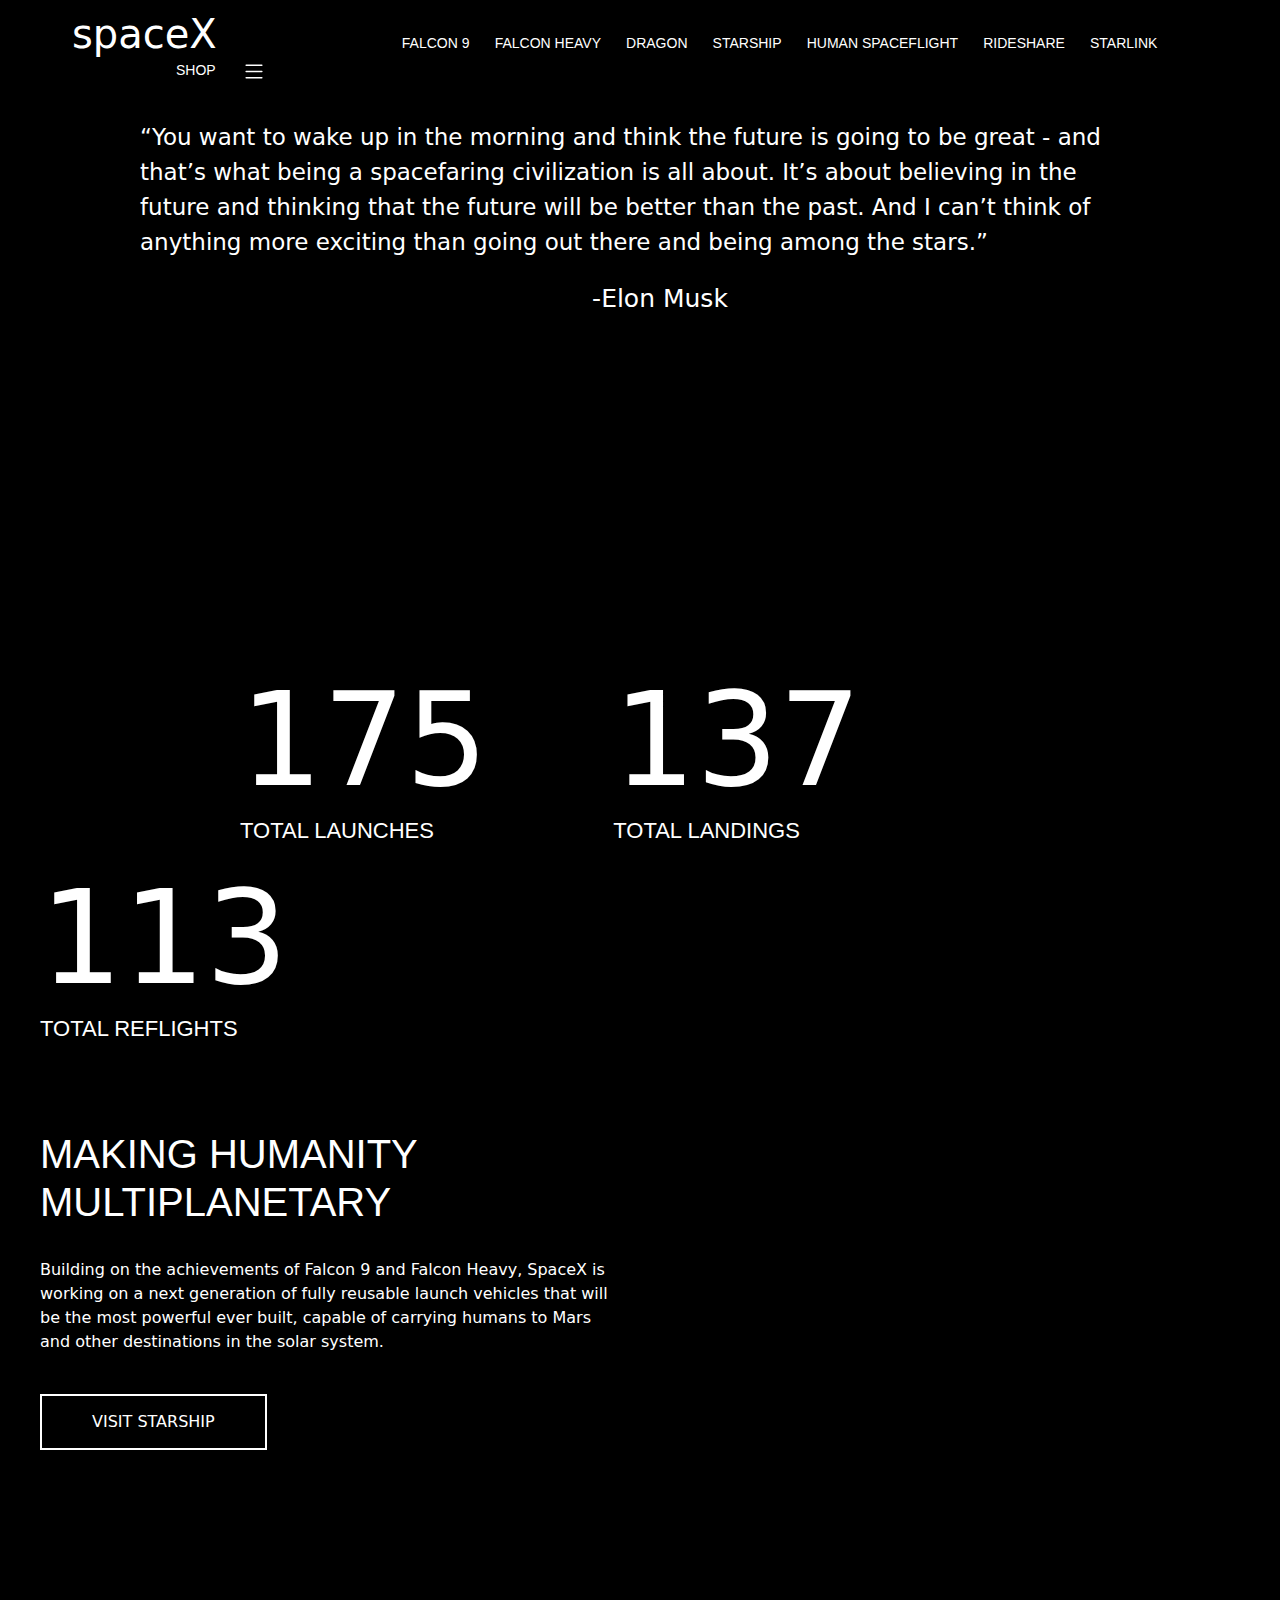
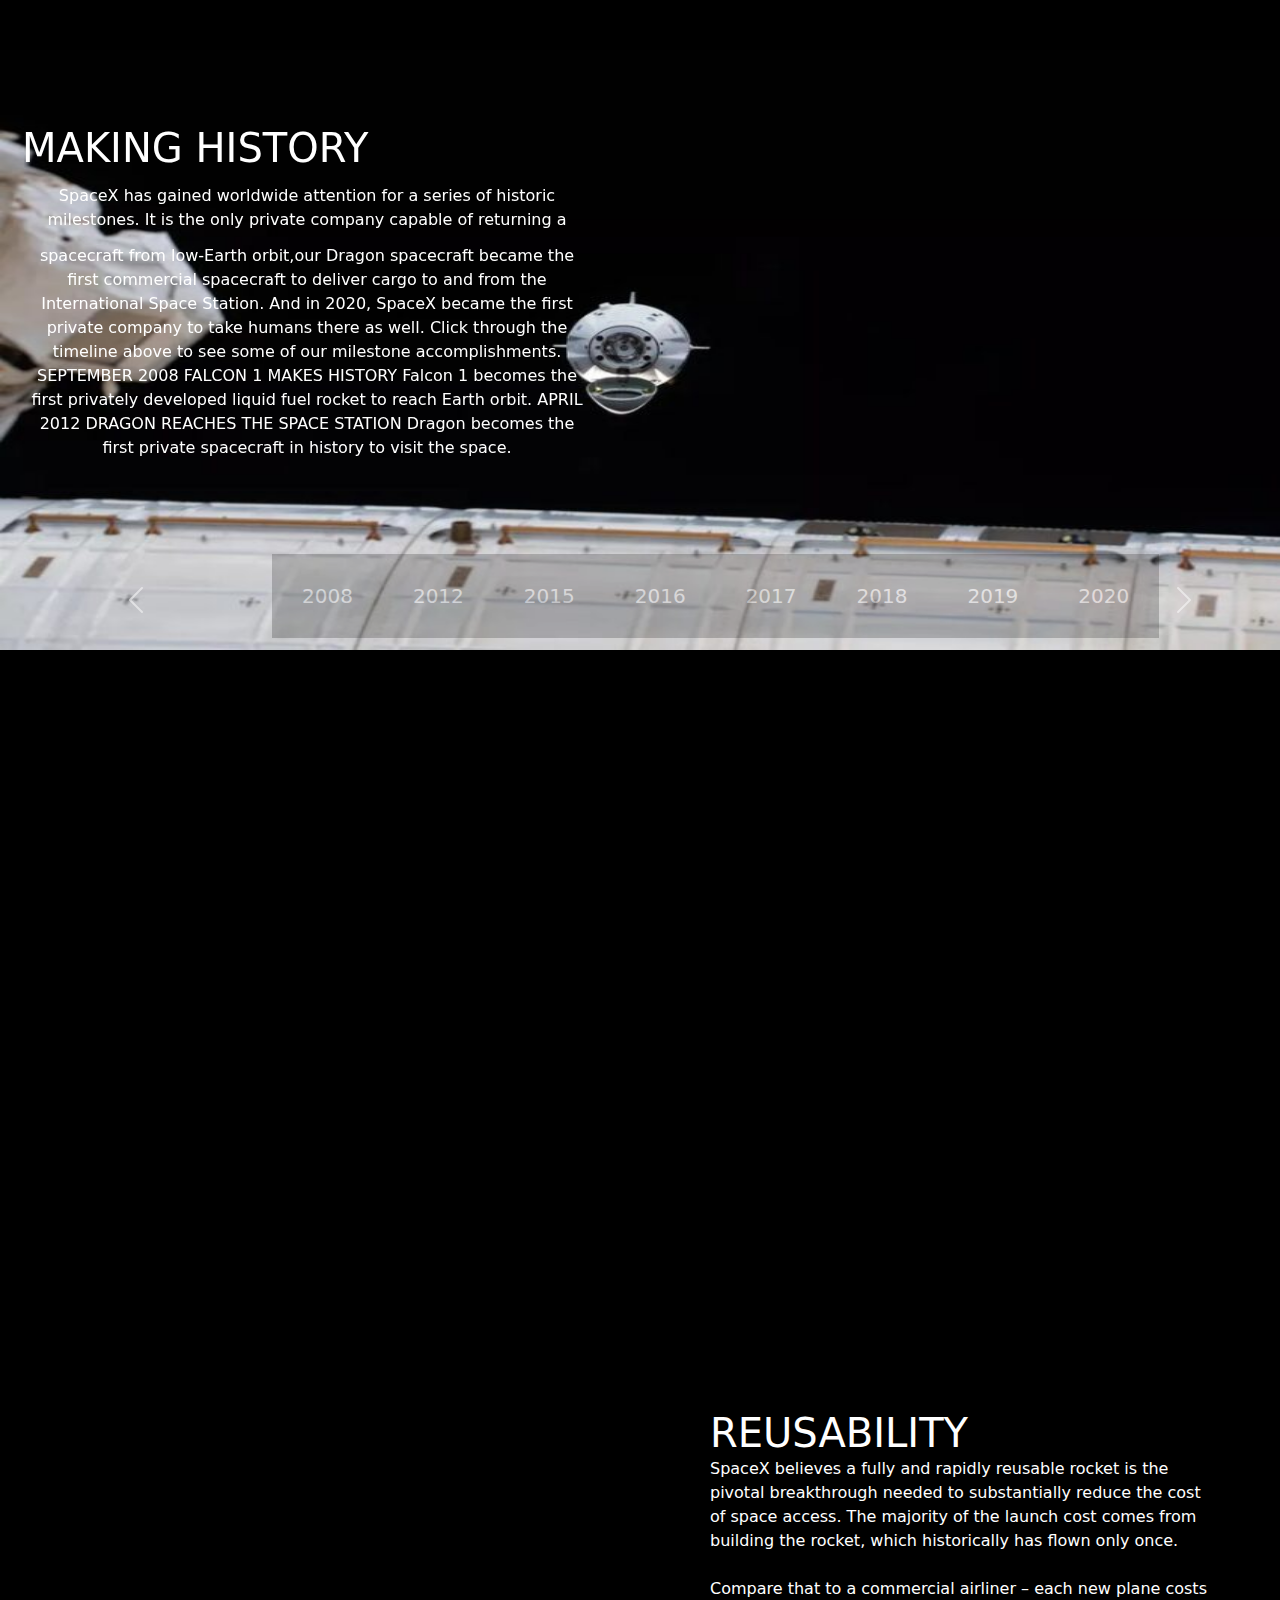
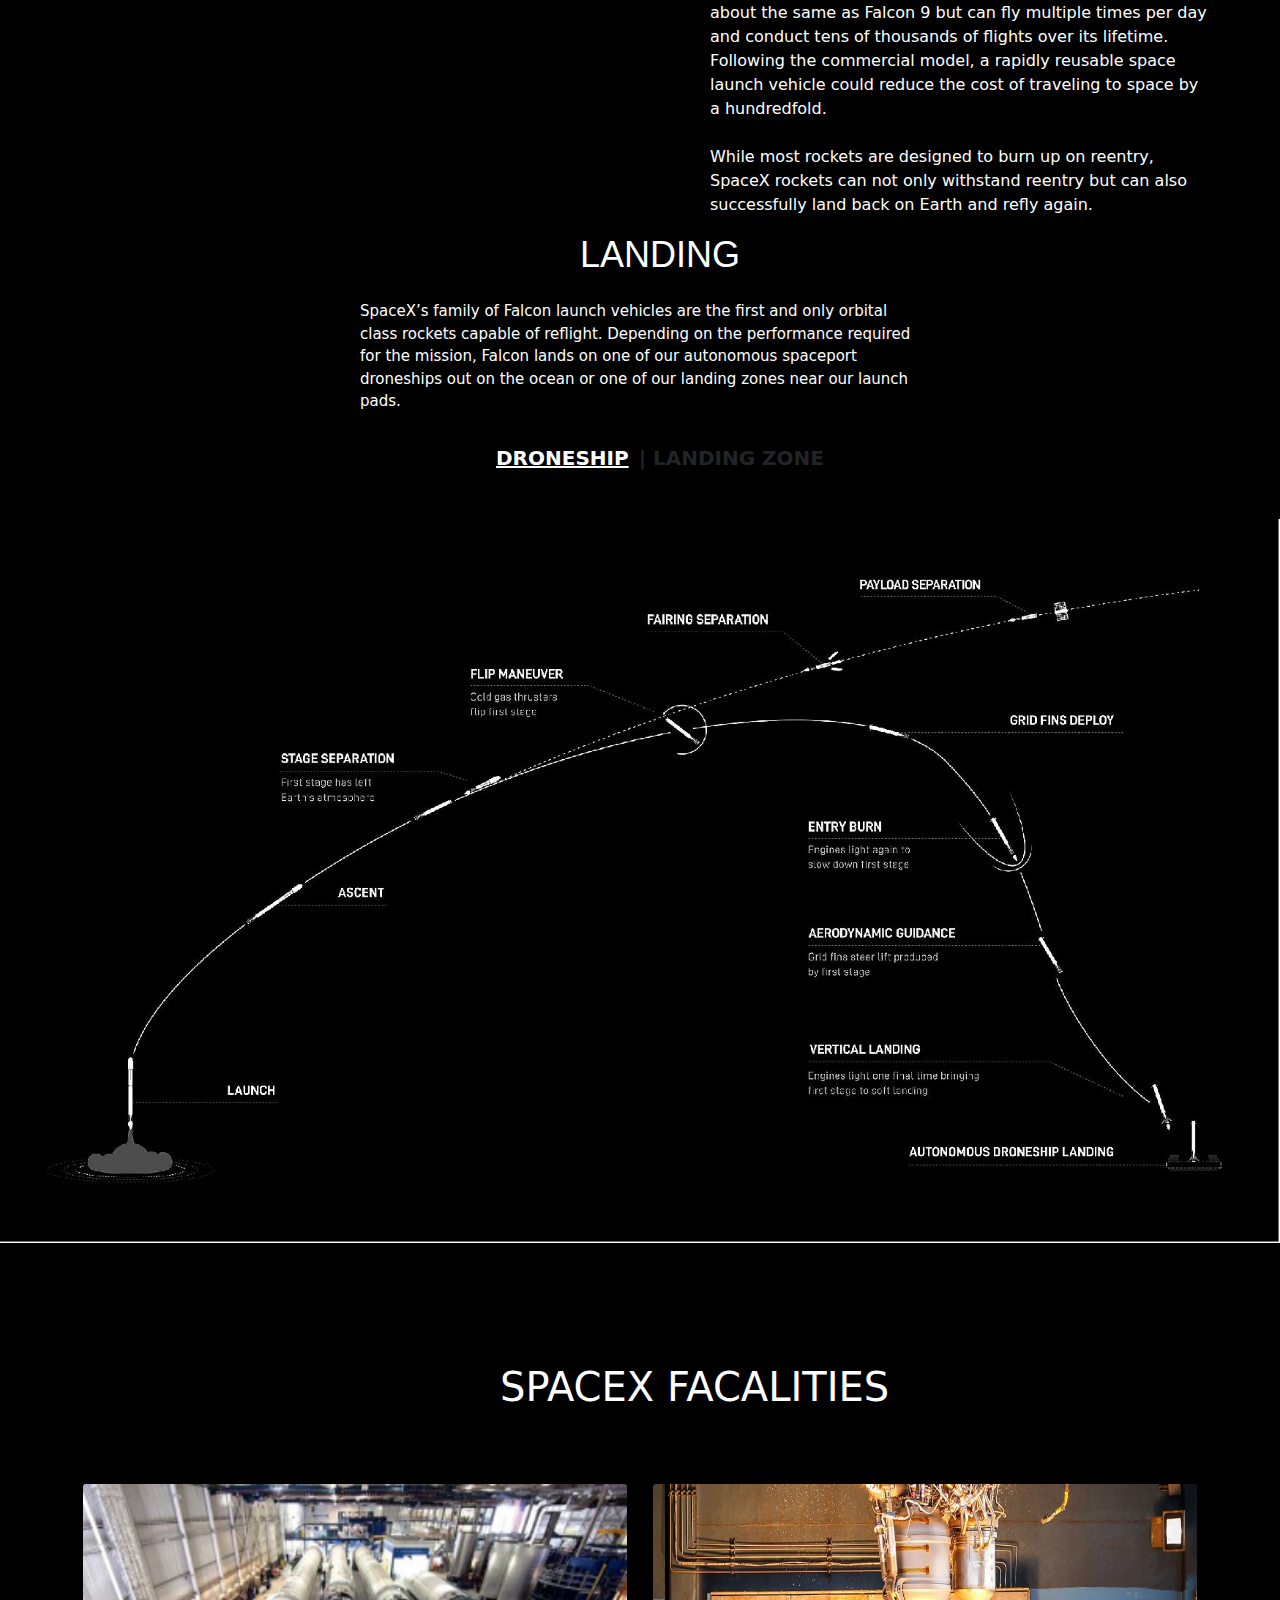
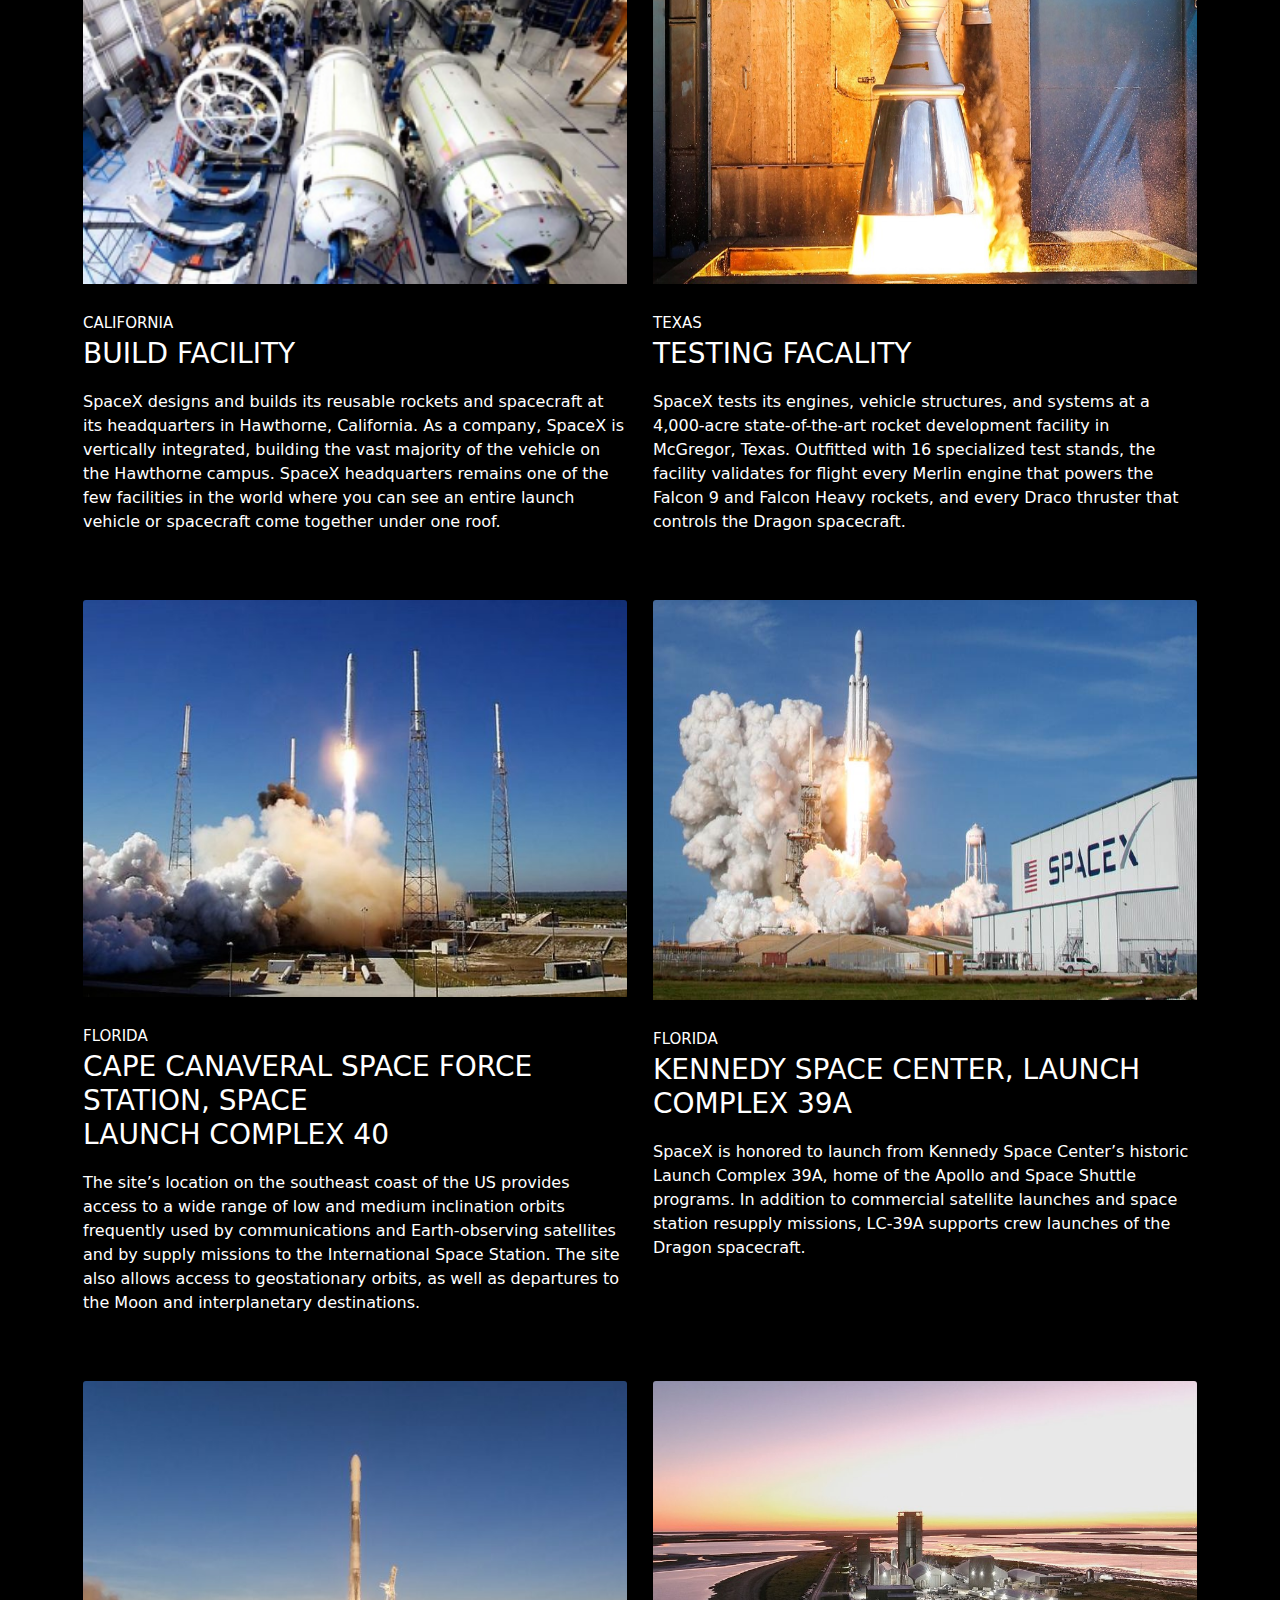
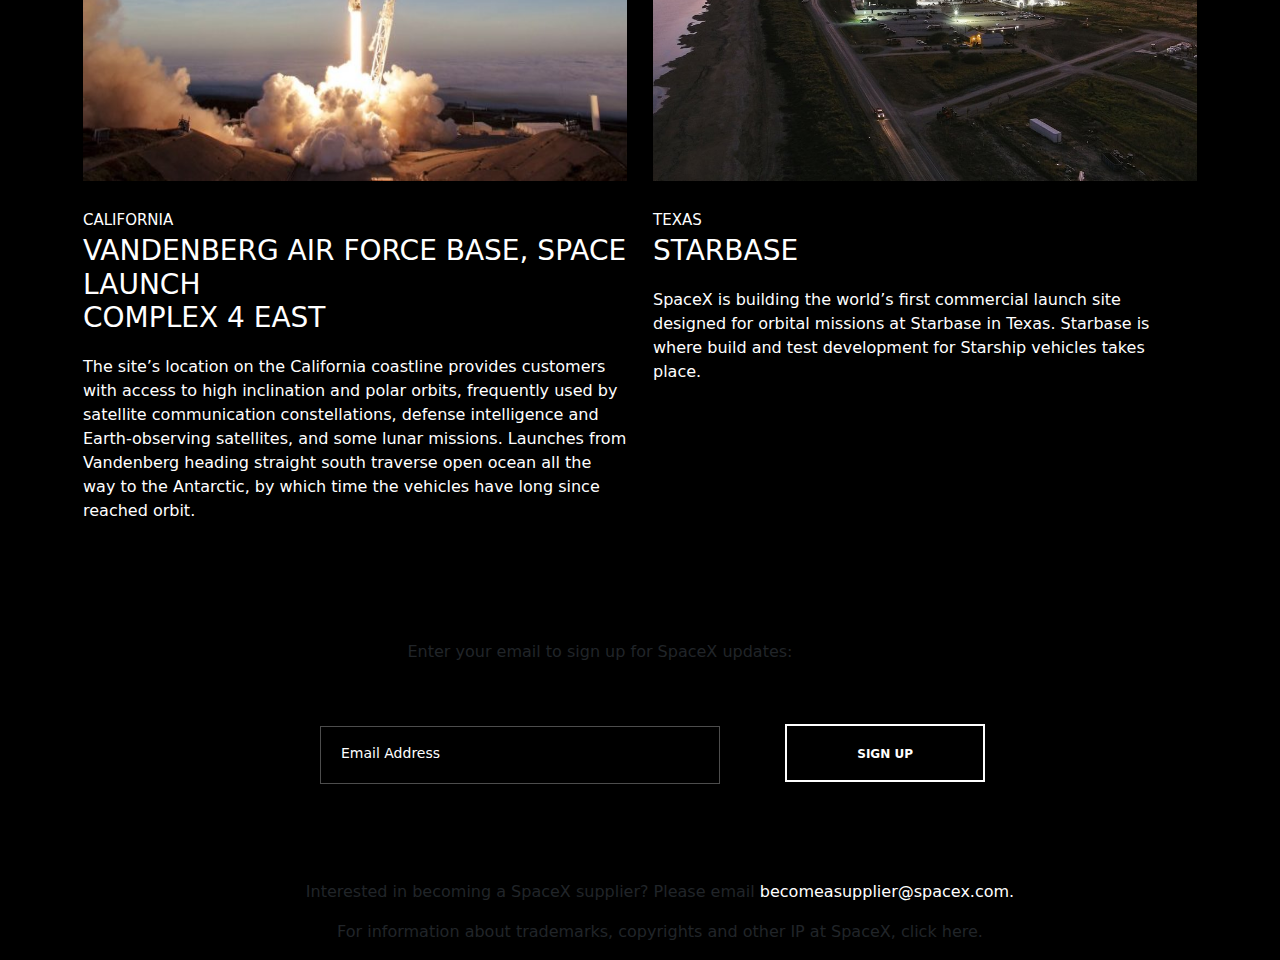
==== space.html @ 30f92484 "add Mission Page" ====
<!DOCTYPE html>
<html lang="en">

<head>
    <meta charset="UTF-8">
    <meta http-equiv="X-UA-Compatible" content="IE=edge">
    <meta name="viewport" content="width=device-width, initial-scale=1.0">
    <title>SpaceX-Mission</title>
    <link rel="stylesheet" href="./css/bootstrap.css">
    <link rel="stylesheet" href="css/styles.css">
    <link rel="icon" href="./img/moon landing.jpg">
    <script src="./js/bootstrap.bundle.js"></script>
</head>

<body class="bla">
    <ul class="sp">
        <h2><a href="./index.html" id="spack">spaceX</a></h2>
        <li>FALCON 9</li>
        <li>FALCON HEAVY</li>
        <li>DRAGON</li>
        <li>STARSHIP</li>
        <li>HUMAN SPACEFLIGHT</li>
        <li>RIDESHARE</li>
        <li>STARLINK</li>
        <li id="me">SHOP</li>
        <li>
        <li id="dropdownMenuButton2" data-bs-toggle="dropdown" aria-expanded="false">
            <svg xmlns="http://www.w3.org/2000/svg" width="16" height="16" fill="currentColor" class="bi bi-list"
                viewBox="0 0 16 16" id="list">
                <path fill-rule="evenodd"
                    d="M2.5 12a.5.5 0 0 1 .5-.5h10a.5.5 0 0 1 0 1H3a.5.5 0 0 1-.5-.5zm0-4a.5.5 0 0 1 .5-.5h10a.5.5 0 0 1 0 1H3a.5.5 0 0 1-.5-.5zm0-4a.5.5 0 0 1 .5-.5h10a.5.5 0 0 1 0 1H3a.5.5 0 0 1-.5-.5z" />
            </svg>
            <div class="dropdown">
        </li>
        <ul class="dropdown-menu dropdown-menu-dark" aria-labelledby="dropdownMenuButton2">
            <li><a class="dropdown-item active" href="space.html">MISSION</a></li>
            <li><a class="dropdown-item" href="#">LAUNNCH</a></li>
            <li><a class="dropdown-item" href="#">CAREER</a></li>
            <li>
                <hr class="dropdown-divider">
            </li>
            <li><a class="dropdown-item" href="#">UPDATED</a></li>
            <li><a class="dropdown-item" href="#">SHOP</a></li>
        </ul>
        </div>
        </li>
    </ul><br><br><br>
    <div class="aa">
        <br><br>
        <h1>“You want to wake up in the morning and think the future is going to be great - and that’s what being a
            spacefaring civilization is all about. It’s about believing in the future and thinking that the future will
            be better than the past. And I can’t think of anything more exciting than going out there and being among
            the stars.”</h1>
        <p>-Elon Musk</p>
        <br><br><br><br><br><br>
    </div>
    <div class="aba">
        <div class="ac" id="left">
            <h2>175</h2>
            <p>TOTAL LAUNCHES</p>
        </div>
        <div class="ac">
            <h2>137</h2>
            <p>TOTAL LANDINGS</p>
        </div>
        <div class="ac">
            <h2>113</h2>
            <p>TOTAL REFLIGHTS</p>
        </div>
    </div>
    <div class="ab">
        <br><br><br>
        <h3 class="ad">MAKING HUMANITY<br>MULTIPLANETARY </h3>
        <br>
        <p class="ae">Building on the achievements of Falcon 9 and Falcon Heavy, SpaceX is working on a next generation
            of fully reusable launch vehicles that will be the most powerful ever built, capable of carrying humans to
            Mars and other destinations in the solar system.</p><br>
        <button>VISIT STARSHIP</button>
    </div>
    <div id="carouselExampleFade" class="carousel slide carousel-fade" data-bs-ride="carousel">
        <div class="carousel-inner">
            <div class="carousel-item active">
                <img src="./img/empty-caro.jpg" class="d-block w-100" alt="..." height="600px">
                <div class="carousel-caption d-none d-md-block">
                    <h2 class="h man">MAKING HISTORY</h2>
                    <p class="ae af">SpaceX has gained worldwide attention for a series of historic milestones. It is
                        the only private company capable of returning a spacecraft from low-Earth orbit,our Dragon
                        spacecraft became the first commercial spacecraft to deliver cargo to and from the International
                        Space Station. And in 2020, SpaceX became the first private company to take humans there as
                        well. Click through the timeline above to see some of our milestone accomplishments.

                        SEPTEMBER 2008
                        FALCON 1 MAKES HISTORY
                        Falcon 1 becomes the first privately developed liquid fuel rocket to reach Earth orbit.

                        APRIL 2012
                        DRAGON REACHES THE SPACE STATION
                        Dragon becomes the first private spacecraft in history to visit the space.
                    </p>
                    <div class="ye">
                        <h5 class="ah">2008</h5>
                        <h5 class="ah">2012</h5>
                        <h5 class="ah">2015</h5>
                        <h5 class="ah">2016</h5>
                        <h5 class="ah">2017</h5>
                        <h5 class="ah">2018</h5>
                        <h5 class="ah">2019</h5>
                        <h5 class="ah">2020</h5>
                    </div>
                </div>
            </div>
            <div class="carousel-item fb">
                <img src="./img/fbcaro.jpg" class="d-block w-100" alt="..." height="600px">
                <div class="carousel-caption d-none d-md-block">
                    <p class="ak">SEPTEMBER 2008</p>
                    <h2 class="ai">FALCON 1 MAKES <br> <span class="aj">HISTORY</span></h2>
                    <p class="ae al">Falcon 1 becomes the first privately developed liquid fuel rocket to <br> reach
                        Earth orbit.</p>
                    <div class="ye">
                        <h5 class="ag">2008</h5>
                        <h5 class="ah">2012</h5>
                        <h5 class="ah">2015</h5>
                        <h5 class="ah">2016</h5>
                        <h5 class="ah">2017</h5>
                        <h5 class="ah">2018</h5>
                        <h5 class="ah">2019</h5>
                        <h5 class="ah">2020</h5>
                    </div>
                </div>
            </div>
            <div class="carousel-item">
                <img src="./img/sbcaro.webp" class="d-block w-100" alt="..." height="600px
            ">
                <div class="carousel-caption d-none d-md-block">
                    <p class="ak" id="ak">APRIL 2012</p>
                    <h2 class="ai">DRAGON REACHES THE <br><span class="aj aja">SPACE STATION</span></h2>
                    <p class="ae al" id="ajb">Dragon becomes the first private spacecraft in history to visit <br> space
                        station.</p>
                    <div class="ye">
                        <h5 class="ah">2008</h5>
                        <h5 class="ag">2012</h5>
                        <h5 class="ah">2015</h5>
                        <h5 class="ah">2016</h5>
                        <h5 class="ah">2017</h5>
                        <h5 class="ah">2018</h5>
                        <h5 class="ah">2019</h5>
                        <h5 class="ah">2020</h5>
                    </div>
                </div>
            </div>
            <div class="carousel-item">
                <img src="./img/tbcaro.jpg" class="d-block w-100" alt="..." height="600px
            ">
                <div class="carousel-caption d-none d-md-block">
                    <p class="ak">DECEMBER 2015</p>
                    <h2 class="ai">FIRST LAND LANDING</h2>
                    <p class="ae al" id="ajc">On December 21, 2015, the Falcon 9 rocket delivered 11 communications
                        satellites to orbit, and the first stage returned and landed at Landing Zone 1 — the first-ever
                        orbital class rocket landing.</p>
                    <div class="ye">
                        <h5 class="ah">2008</h5>
                        <h5 class="ah">2012</h5>
                        <h5 class="ag">2015</h5>
                        <h5 class="ah">2016</h5>
                        <h5 class="ah">2017</h5>
                        <h5 class="ah">2018</h5>
                        <h5 class="ah">2019</h5>
                        <h5 class="ah">2020</h5>
                    </div>
                </div>
            </div>
            <div class="carousel-item">
                <img src="./img/uni.jpg" class="d-block w-100" alt="..." height="600px ">
                <div class="carousel-caption d-none d-md-block">
                    <p class="ak aka">APRIL 2016</p>
                    <h2 class="ai">STUDY AND DISCOVER <br><span class="aj ajd">THE SEEN AND UNSEEN</span><br>world</h2>
                    <p class="ae al aje">APRIL 2016
                        DRONESHIP LANDING
                        On April 8, 2016, the Falcon 9 rocket launched the Dragon spacecraft to the International Space
                        Station, and the first stage returned and landed on the “Of Course I Still Love You” droneship,
                        and discovered the unseen world of star capturing image of a star dying.</p>
                    <div class="ye">
                        <h5 class="ah">2008</h5>
                        <h5 class="ah">2012</h5>
                        <h5 class="ah">2015</h5>
                        <h5 class="ag">2016</h5>
                        <h5 class="ah">2017</h5>
                        <h5 class="ah">2018</h5>
                        <h5 class="ah">2019</h5>
                        <h5 class="ah">2020</h5>
                    </div>
                </div>
            </div>
            <div class="carousel-item">
                <img src="./img/scaro.webp" class="d-block w-100" alt="..." height="600px">
                <div class="carousel-caption d-none d-md-block">
                    <p class="ak aka">MARCH 2017</p>
                    <h2 class="ai">FIRST REFLIGHT</h2>
                    <p class="ae al aje" id="aje">MARCH 2017
                        FIRST REFLIGHT
                        On March 30, 2017, SpaceX achieved the world’s first reflight of an orbital class rocket.
                        Following delivery of the payload, the Falcon 9 first stage returned to Earth for the second
                        time.</p>
                    <div class="ye">
                        <h5 class="ah">2008</h5>
                        <h5 class="ah">2012</h5>
                        <h5 class="ah">2015</h5>
                        <h5 class="ah">2016</h5>
                        <h5 class="ag">2017</h5>
                        <h5 class="ah">2018</h5>
                        <h5 class="ah">2019</h5>
                        <h5 class="ah">2020</h5>
                    </div>
                </div>
            </div>
            <div class="carousel-item">
                <img src="./img/ebcaro.jpg" class="d-block w-100" alt="..." height="600px">
                <div class="carousel-caption d-none d-md-block">
                    <p class="ak akb">FEBRUARY 2018</p>
                    <h2 class="ai">FALCON HEAVY FIRST <br><span class="aj ajf">FLIGHT</span></h2>
                    <p class="ae al aje ajee">Falcon Heavy is the world’s most powerful operational rocket by a factor
                        of two, capable of carrying large payloads to orbit and supporting missions as far as the Moon
                        or Mars. On February 7, 2018, Falcon Heavy made its first launch to orbit, successfully landing
                        2 of its 3 boosters and launching its payload to space.</p>
                    <div class="ye">
                        <h5 class="ah">2008</h5>
                        <h5 class="ah">2012</h5>
                        <h5 class="ah">2015</h5>
                        <h5 class="ah">2016</h5>
                        <h5 class="ah">2017</h5>
                        <h5 class="ag">2018</h5>
                        <h5 class="ah">2019</h5>
                        <h5 class="ah">2020</h5>
                    </div>
                </div>
            </div>
            <div class="carousel-item">
                <img src="./img/tebcaro.jpg" class="d-block w-100" alt="..." height="600px">
                <div class="carousel-caption d-none d-md-block">
                    <p class="ak akb">MARCH 2019</p>
                    <h2 class="ai">DRAGON DOCKS WITH <br><span class="aj aji">ISS</span></h2>
                    <p class="ae al aje ajee">Dragon docked with the International Space Station on March 3 at 3:02 a.m.
                        <br> PST, becoming the first American spacecraft to autonomously dock with the orbiting
                        laboratory.
                    </p>
                    <div class="ye">
                        <h5 class="ah">2008</h5>
                        <h5 class="ah">2012</h5>
                        <h5 class="ah">2015</h5>
                        <h5 class="ah">2016</h5>
                        <h5 class="ah">2017</h5>
                        <h5 class="ah">2018</h5>
                        <h5 class="ag">2019</h5>
                        <h5 class="ah">2020</h5>
                    </div>
                </div>
            </div>
            <div class="carousel-item">
                <img src="./img/astronaunt.jpg" class="d-block w-100" alt="..." height="600px">
                <div class="carousel-caption d-none d-md-block">
                    <p class="ak aka">MAY 2020</p>
                    <h2 class="ai aii ">SPACEX RETURNS <br><span class="aj ajj">HUMAN SPACEFLIGHT</span>
                        <br><span class="aj ajj">TO THE UNITED STATES</span>
                    </h2>
                    <p class="ae al ala">Launched atop Falcon 9 on May 30, 2020, Dragon's second demonstration mission
                        to and from the International Space Station, with NASA astronauts onboard the spacecraft,
                        restored human spaceflight to the United States. Later that year, NASA certified SpaceX’s Falcon
                        9 and Crew Dragon human spaceflight system for crew missions to and from the space station –
                        becoming the first commercial system in history to achieve such designation.</p>
                    <div class="ye">
                        <h5 class="ah">2008</h5>
                        <h5 class="ah">2012</h5>
                        <h5 class="ah">2015</h5>
                        <h5 class="ah">2016</h5>
                        <h5 class="ah">2017</h5>
                        <h5 class="ah">2018</h5>
                        <h5 class="ah">2019</h5>
                        <h5 class="ag">2020</h5>
                    </div>
                </div>
            </div>
            <button class="carousel-control-prev to" type="button" data-bs-target="#carouselExampleFade"
                data-bs-slide="prev">
                <span class="carousel-control-prev-icon" aria-hidden="true"></span>
                <span class="visually-hidden">Previous</span>
            </button>
            <button class="carousel-control-next to" type="button" data-bs-target="#carouselExampleFade"
                data-bs-slide="next">
                <span class="carousel-control-next-icon" aria-hidden="true"></span>
                <span class="visually-hidden">Next</span>
            </button>
        </div>
        <iframe src="./img/mission_reusability.webm" frameborder="0" class="br"></iframe>
        <div class="bu"><br><br><br>
            <h2 class="bs">REUSABILITY</h2>
            <p class="bt">SpaceX believes a fully and rapidly reusable rocket is the pivotal breakthrough needed to
                substantially reduce the cost of space access. The majority of the launch cost comes from building the
                rocket, which historically has flown only once. <br><br>

                Compare that to a commercial airliner – each new plane costs about the same as Falcon 9 but can fly
                multiple times per day and conduct tens of thousands of flights over its lifetime. Following the
                commercial model, a rapidly reusable space launch vehicle could reduce the cost of traveling to space by
                a hundredfold. <br><br>

                While most rockets are designed to burn up on reentry, SpaceX rockets can not only withstand reentry but
                can also successfully land back on Earth and refly again.</p></div>
            <br><br><br>
            <h2 class="bl">LANDING</h2><br><br>
            <p class="bm">SpaceX’s family of Falcon launch vehicles are the first and only orbital class rockets capable
                of
                reflight. Depending on the performance required for the mission, Falcon lands on one of our autonomous
                spaceport droneships out on the ocean or one of our landing zones near our launch pads.</p>
    
        <div class="bo">
            <p class="bp">DRONESHIP</p>
            <p class="bq">| LANDING ZONE</p>
        </div>
        <img src="./img/land.jpeg" alt="" class="bn">
    </div><br><br><br><br><br>
    <h2 class="bb">SPACEX FACALITIES</h2><br><br><br><br>
    <div class="container">
        <div class="row"><br><br>
            <div class="col-6">
                <div class="card ba">
                    <img src="./img/Fac.jpg" alt="" class="card-img-top" height="400px">
                    <h5 class="bc">CALIFORNIA</h5>
                    <h3 class="bd">BUILD FACILITY</h3>
                    <p class="be">SpaceX designs and builds its reusable rockets and spacecraft at its headquarters in
                        Hawthorne, California. As a company, SpaceX is vertically integrated, building the vast majority
                        of the vehicle on the Hawthorne campus. SpaceX headquarters remains one of the few facilities in
                        the world where you can see an entire launch vehicle or spacecraft come together under one roof.
                    </p>
                </div>
            </div>
            <div class="col-6">
                <div class="card ba">
                    <img src="./img/FIRE.jpg" alt="" class="card-img-top" height="400px">
                    <h5 class="bc">TEXAS</h5>
                    <h3 class="bd">TESTING FACALITY</h3>
                    <p class="be">SpaceX tests its engines, vehicle structures, and systems at a 4,000-acre
                        state-of-the-art rocket development facility in McGregor, Texas. Outfitted with 16 specialized
                        test stands, the facility validates for flight every Merlin engine that powers the Falcon 9 and
                        Falcon Heavy rockets, and every Draco thruster that controls the Dragon spacecraft.</p>
                </div>
            </div>
        </div>
    </div><br><br>
    <div class="container">
        <div class="row">
            <div class="col-6">
                <div class="card ba">
                    <img src="./img/CAPE.jpg" alt="..." class="card-img-top">
                    <h5 class="bc">FLORIDA</h5>
                    <h3 class="bd">CAPE CANAVERAL SPACE FORCE STATION, SPACE <br>LAUNCH COMPLEX 40</h3>
                    <p class="be">The site’s location on the southeast coast of the US provides access to a wide range
                        of low and medium inclination orbits frequently used by communications and Earth-observing
                        satellites and by supply missions to the International Space Station. The site also allows
                        access to geostationary orbits, as well as departures to the Moon and interplanetary
                        destinations.</p>
                </div>
            </div>
            <div class="col-6">
                <div class="card ba">
                    <img src="./img/spaceX1.jpg" alt="" class="card-img-top" height="400px">
                    <h5 class="bc">FLORIDA</h5>
                    <h3 class="bd">KENNEDY SPACE CENTER, LAUNCH COMPLEX 39A</h3>
                    <p class="be">SpaceX is honored to launch from Kennedy Space Center’s historic Launch Complex 39A,
                        home of the Apollo and Space Shuttle programs. In addition to commercial satellite launches and
                        space station resupply missions, LC-39A supports crew launches of the Dragon spacecraft.</p>
                </div>
            </div>
        </div>
    </div><br><br>
    <div class="container">
        <div class="row">
            <div class="col-6">
                <div class="card ba">
                    <img src="./img/VANDEN.jpg" alt="" class="card-img-top" height="400px">
                    <h5 class="bc">CALIFORNIA</h5>
                    <h3 class="bd">VANDENBERG AIR FORCE BASE, SPACE LAUNCH <br>COMPLEX 4 EAST</h3>
                    <p class="be">The site’s location on the California coastline provides customers with access to high
                        inclination and polar orbits, frequently used by satellite communication constellations, defense
                        intelligence and Earth-observing satellites, and some lunar missions. Launches from Vandenberg
                        heading straight south traverse open ocean all the way to the Antarctic, by which time the
                        vehicles have long since reached orbit.</p>
                </div>
            </div>
            <div class="col-6">
                <div class="card ba">
                    <img src="./img/STARB.jpg" alt="" class="card-img-top" height="400px">
                    <h5 class="bc">TEXAS</h5>
                    <h3 class="bd">STARBASE</h3>
                    <p class="be">SpaceX is building the world’s first commercial launch site designed for orbital
                        missions at Starbase in Texas. Starbase is where build and test development for Starship
                        vehicles takes place.</p>
                </div>
            </div>
        </div>
    </div>
    <div class="bf">
        <p id="bk">Enter your email to sign up for SpaceX updates:</p>
        <div class="bg">
            <input type="text" value="Email Address" class="bh">
            <input type="text" value="SIGN UP" class="bii"><br><br><br><br><br>
            <p>Interested in becoming a SpaceX supplier? Please email <span class="bji">
                    becomeasupplier@spacex.com.</span></p>
            <p>For information about trademarks, copyrights and other IP at SpaceX, click here.</p>
        </div>
    </div>
</body>

</html>
---- css/styles.css ----
/*FirstPage*/
.hav {
    position: absolute;
    top: 0px;
    bottom: 0px;
    left: 0px;
    right: 0px;
}

.fir {
    background-image: url(../img/space3.jpg);
    background-repeat: no-repeat;
    background-size: cover;
    padding-bottom: 100px;
    height: 20cm;
}

.sp {
    background-color: black;
    width: 100%;
    height: 2.6cm;
    position: fixed;
    top: 0px;
    right: 0px;
    left: 0px;
    padding-top: 10px;
    z-index: 2;
}

li,
h2 {
    display: inline;
}

h2 {
    color: white;
    font-style: var();
    font-size: 40px;
    margin-right: 180px;
    text-decoration: none;
}

li {
    color: white;
    font-size: 14px;
    margin-right: 20px;
    font-family: 'Franklin Gothic Medium', 'Arial Narrow', Arial, sans-serif;
}

.m {
    width: 20px;
    height: 2px;
    background-color: white;
    margin: 6px 0;
    display: flex;
    margin-left: 92%;
    margin-top: -4px;
    align-items: center;
}

#me {
    margin-left: 1.5in;
    margin-right: -2px;
}

#list {
    width: 30px;
    height: 25px;
}

.p {
    color: white;
    font-size: 20px;
    margin-bottom: 5px;
    margin-top: 12cm;
}

.h {
    color: white;
    font-size: 40px;
    margin-top: 0%;
    margin-bottom: 20px;
    top: 0px;
}

.ha {
    font-size: 40px;
    margin-left: 40px;
    color: white;
}

button {
    background-color: transparent;
    padding: 14px 50px;
    border: 2px solid white;
    color: white;
    display: block;
}

button:hover {
    background-color: white;
    color: black;
}

p,
h2,
button {
    margin-left: 40px;
}

/*SecondPage*/
.da {
    background-image: url(../img/spaceX1.jpg);
    background-repeat: no-repeat;
    background-size: cover;
}

.pa {
    margin-top: 10cm;
    font-family: 'Franklin Gothic Medium', 'Arial Narrow', Arial, sans-serif;
    color: white;
    font-size: 40px;
    margin-left: 40px;
}

/*ThirdPage*/
.dav {
    background-image: url(../img/mars\ landing.jpeg);
}

/*FourthPage*/
.davi {
    background-image: url(../img/nasa.jpg);
    background-repeat: no-repeat;
    background-size: cover;
}

h5 {
    color: white;
    opacity: 0.2;
    margin-left: 200px;
}

h5,
.url {
    display: inline;
}

.footer {
    background-color: black;
    font-family: 'Franklin Gothic Medium', 'Arial Narrow', Arial, sans-serif;
}

.url {
    margin-right: 40px;
    font-size: 12px;
}

/*dropdown section*/
.mem {
    background-color: white;
    width: 10%;
}

#ma {
    margin-left: 91%;
    background-color: yellow;
    display: none;
}

.m:hover #ma {
    display: block;
    position: absolute;
    right: 0px;
    background-color: red;
}

/* Mission Page */
.bla{
    background-color: black;
    background-size: cover;
}
#spack {
    color: white;
    text-decoration: none;
}

.aa {
    background-image: url("https://www.spacex.com/static/images/backgrounds/mission_feature.webp");
    background-size: cover;
}

.aa h1 {
    margin-bottom: 15px;
    width: 1000px;
    font-size: 23px;
    margin: auto;
    line-height: 35px;
    color: white;
}

.aa p {
    font-size: 25px;
    text-align: center;
    margin-top: 20px;
    margin-bottom: 200px;
    color: white;
}

.ab {
    background-image: url(https://www.spacex.com/static/images/backgrounds/mission_humans.webp);
    background-size: cover;
    margin-top: -75px;
    padding-bottom: 200px;
}

.aba {
    background-color: black;
    background-size: cover;
}

.ac {
    display: inline-block;
    margin-right: -100px;
}

#left {
    margin-left: 200px;
}

.ac h2 {
    font-size: 130px;
    color: white;
}

.ac p {
    font: 22px D-DIN-Medium, Arial, Verdana, sans-serif;
    font-weight: 400;
    color: white;
}

.ad {
    margin-top: 2cm;
    font-family: 'Franklin Gothic Medium', 'Arial Narrow', Arial, sans-serif;
    color: white;
    font-size: 40px;
    margin-left: 40px;
}

.ae {
    color: white;
    width: 570px;
}

.fb {
    background-image: url(../img/fbcaro.jpg);
    background-size: cover;
}

.man {
    margin-top: -120px;
    float: left;
    margin-left: -170px;
}

.to {
    margin-top: 500px;
    background-color: transparent;
}

.af {
    margin-left: -170px;
    margin-top: -60px;
}

.ye {
    width: 800px;
    display: flex;
    height: 80px;
    align-items: center;
    margin-bottom: -30px;
    margin-left: 80px;
    margin-top: 100px;
}

.ag {
    margin-left: 0px;
    background-color: black;
    padding: 30px;
    opacity: 1;
}

.ah {
    background-color: black;
    color: white;
    opacity: 0.2;
    margin-left: 0px;
    padding: 30px;
}

.ai {
    float: left;
    margin-top: -250px;
    margin-left: -170px;
}
.aj{
    margin-left: -160px;
}
.aja{
    margin-left: -150px;
}
.ak{
    margin-bottom: 250px;
    margin-left: -1110px;
    font-size: 22px;
}
#ak{
    margin-left: -1165px;
}
.al{
    margin-left: -220px;
    margin-top: -150px;
}
#ajb{
    margin-left: -240px; 
}
#ajc{
    margin-left: -190px;
    margin-top: -190px;
}
.ajd{
    margin-left: 10px;
}
.aka{
    margin-left: -1145px; 
}
.aje{
  margin-left: -180px;
  padding-top: 50px;
}
#aje{
    margin-left: -180px;
    margin-top: -250px; 
}
.akb{
    margin-left: -1130px; 
}
.ajf{
    margin-left: -270px;
}
.ajee{
    margin-top: -200px;
}
.aji{
    margin-left: -360px;
}
.aii::first-letter{
    margin-left: -80px;
}
.ajj{
    margin-left: 10px;
}
.ala{
    margin-top: -70px;
    margin-left: -170px;
}
.ba{
    background-color: black;
}
.bb{
    margin-left: 500px;
}
.bc{
    margin-left: 0px;
    opacity: 1;
    font-size: 15px;
    margin-top: 30px;
    font-weight: 300;
    margin-bottom: 5px;
}
.bd{
    margin-left: 0px;
    opacity: 1;
    color: white;
    margin-bottom: 20px;
}
.be{
    opacity: 1;
    color: white;
    margin-left: 0px;
}
.bf{
    display: flex;
    flex-direction: column;
    margin-top: 100px;
}
.bf p{
    text-align: center;
}
.bh{
    font-size: 14px;
    width: 400px;
    background: none;
    padding: 16px 20px 19px;
    color: white;
    border: 1px solid rgba(255,255,255,.3);
    box-sizing: border-box;
    margin-left: 25%;
}
.bii{
    background-color: transparent;
    border: 2px solid white;
    font-weight: 600;
    text-transform: uppercase;
    padding: 19px 25px 17px;
    color: #ffffff;
    font-size: 12px;
    width: 200px;
    text-align: center;
    margin-left: 60px;
}
.bji{
    color: white;
}
.bi:hover{
    background-color: white;
    border: transparent;
    cursor: pointer;
    caret-color: yellow;
    color: black;
    text-align: center;
}
#bk{
    margin-left: -80px;
    margin-bottom: 60px;
}
.bl{
    opacity: 1;
    visibility: visible;
    font-size: 36px;
    font-family: D-DIN-Bold,Arial,Verdana,sans-serif;
    margin-left: 580px;
    margin-bottom: 20px;
}
.bm{
    color: white;
    width: 560px;
    margin: auto;
    font-size: 15px;
}
.bn{
    width: 100%;
}
.bo{
  display: flex;
  flex-direction: row;
  justify-content: center;
  margin-top: 30px;
  margin-bottom: 30px;
}
.bp{
    font-size: 20px;
    font-weight: 800;
    color: white;
    text-decoration: underline;
}
.bq{
    font-size: 20px;
    font-weight: 800;
    margin-left: 10px;
}
.br{
 height: 600px;
 width: 700px;
 margin-top: 80px;
}
.bt{
    color: white;
    width: 500px;
}
.bu{
    float: right;
    margin-right: 70px;
}
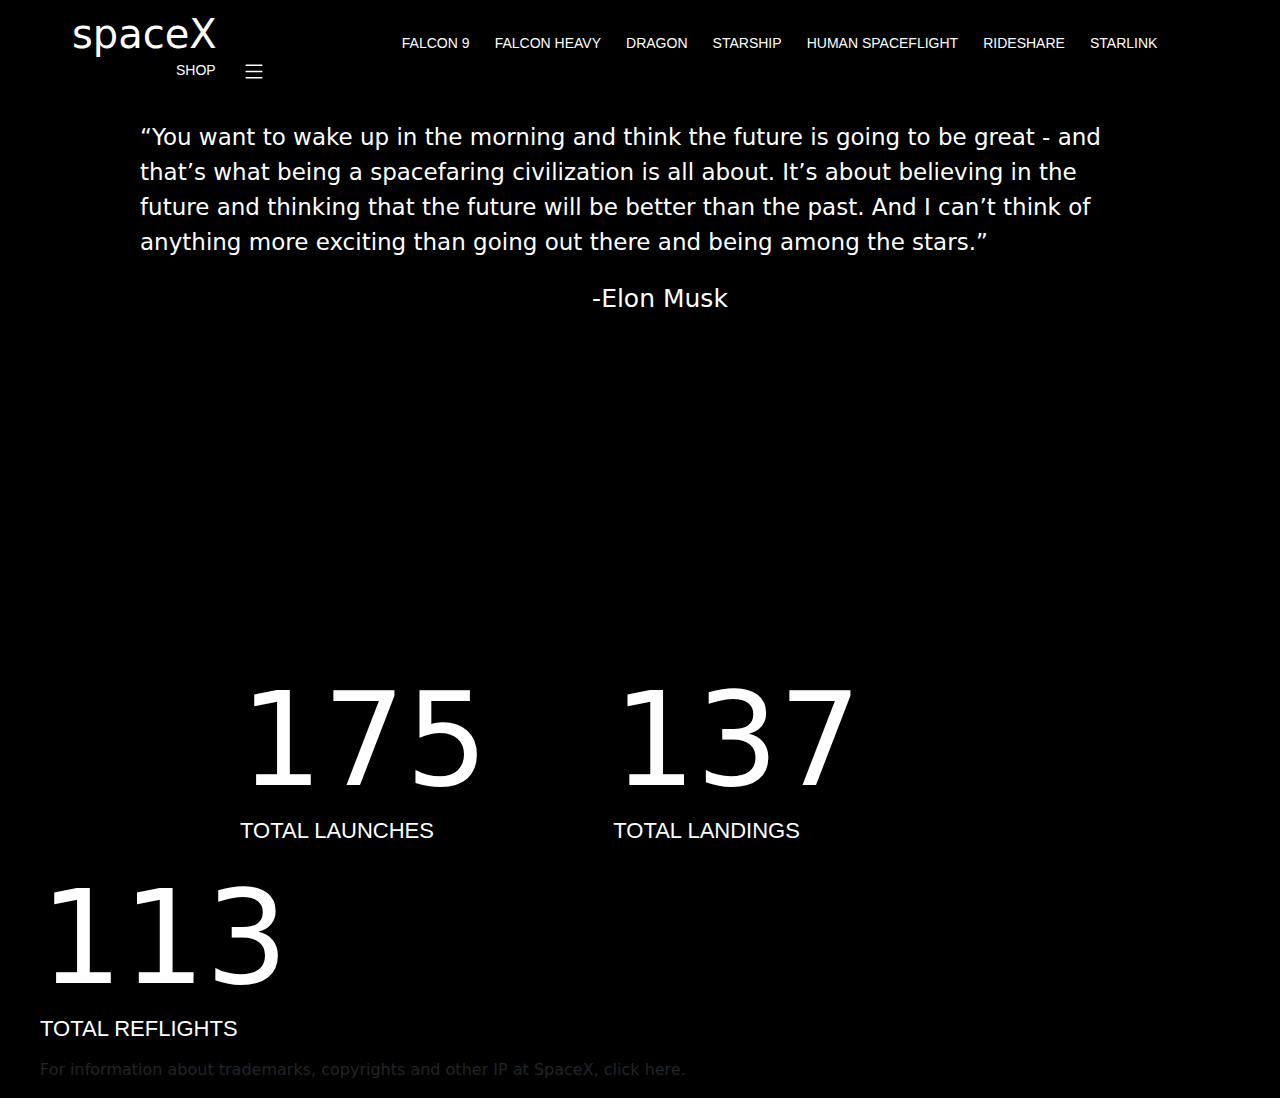
==== commit 2a083c60: "add motivation launches" ====
--- a/space.html
+++ b/space.html
@@ -68,342 +68,7 @@
             <p>TOTAL REFLIGHTS</p>
         </div>
     </div>
-    <div class="ab">
-        <br><br><br>
-        <h3 class="ad">MAKING HUMANITY<br>MULTIPLANETARY </h3>
-        <br>
-        <p class="ae">Building on the achievements of Falcon 9 and Falcon Heavy, SpaceX is working on a next generation
-            of fully reusable launch vehicles that will be the most powerful ever built, capable of carrying humans to
-            Mars and other destinations in the solar system.</p><br>
-        <button>VISIT STARSHIP</button>
-    </div>
-    <div id="carouselExampleFade" class="carousel slide carousel-fade" data-bs-ride="carousel">
-        <div class="carousel-inner">
-            <div class="carousel-item active">
-                <img src="./img/empty-caro.jpg" class="d-block w-100" alt="..." height="600px">
-                <div class="carousel-caption d-none d-md-block">
-                    <h2 class="h man">MAKING HISTORY</h2>
-                    <p class="ae af">SpaceX has gained worldwide attention for a series of historic milestones. It is
-                        the only private company capable of returning a spacecraft from low-Earth orbit,our Dragon
-                        spacecraft became the first commercial spacecraft to deliver cargo to and from the International
-                        Space Station. And in 2020, SpaceX became the first private company to take humans there as
-                        well. Click through the timeline above to see some of our milestone accomplishments.
-
-                        SEPTEMBER 2008
-                        FALCON 1 MAKES HISTORY
-                        Falcon 1 becomes the first privately developed liquid fuel rocket to reach Earth orbit.
-
-                        APRIL 2012
-                        DRAGON REACHES THE SPACE STATION
-                        Dragon becomes the first private spacecraft in history to visit the space.
-                    </p>
-                    <div class="ye">
-                        <h5 class="ah">2008</h5>
-                        <h5 class="ah">2012</h5>
-                        <h5 class="ah">2015</h5>
-                        <h5 class="ah">2016</h5>
-                        <h5 class="ah">2017</h5>
-                        <h5 class="ah">2018</h5>
-                        <h5 class="ah">2019</h5>
-                        <h5 class="ah">2020</h5>
-                    </div>
-                </div>
-            </div>
-            <div class="carousel-item fb">
-                <img src="./img/fbcaro.jpg" class="d-block w-100" alt="..." height="600px">
-                <div class="carousel-caption d-none d-md-block">
-                    <p class="ak">SEPTEMBER 2008</p>
-                    <h2 class="ai">FALCON 1 MAKES <br> <span class="aj">HISTORY</span></h2>
-                    <p class="ae al">Falcon 1 becomes the first privately developed liquid fuel rocket to <br> reach
-                        Earth orbit.</p>
-                    <div class="ye">
-                        <h5 class="ag">2008</h5>
-                        <h5 class="ah">2012</h5>
-                        <h5 class="ah">2015</h5>
-                        <h5 class="ah">2016</h5>
-                        <h5 class="ah">2017</h5>
-                        <h5 class="ah">2018</h5>
-                        <h5 class="ah">2019</h5>
-                        <h5 class="ah">2020</h5>
-                    </div>
-                </div>
-            </div>
-            <div class="carousel-item">
-                <img src="./img/sbcaro.webp" class="d-block w-100" alt="..." height="600px
-            ">
-                <div class="carousel-caption d-none d-md-block">
-                    <p class="ak" id="ak">APRIL 2012</p>
-                    <h2 class="ai">DRAGON REACHES THE <br><span class="aj aja">SPACE STATION</span></h2>
-                    <p class="ae al" id="ajb">Dragon becomes the first private spacecraft in history to visit <br> space
-                        station.</p>
-                    <div class="ye">
-                        <h5 class="ah">2008</h5>
-                        <h5 class="ag">2012</h5>
-                        <h5 class="ah">2015</h5>
-                        <h5 class="ah">2016</h5>
-                        <h5 class="ah">2017</h5>
-                        <h5 class="ah">2018</h5>
-                        <h5 class="ah">2019</h5>
-                        <h5 class="ah">2020</h5>
-                    </div>
-                </div>
-            </div>
-            <div class="carousel-item">
-                <img src="./img/tbcaro.jpg" class="d-block w-100" alt="..." height="600px
-            ">
-                <div class="carousel-caption d-none d-md-block">
-                    <p class="ak">DECEMBER 2015</p>
-                    <h2 class="ai">FIRST LAND LANDING</h2>
-                    <p class="ae al" id="ajc">On December 21, 2015, the Falcon 9 rocket delivered 11 communications
-                        satellites to orbit, and the first stage returned and landed at Landing Zone 1 — the first-ever
-                        orbital class rocket landing.</p>
-                    <div class="ye">
-                        <h5 class="ah">2008</h5>
-                        <h5 class="ah">2012</h5>
-                        <h5 class="ag">2015</h5>
-                        <h5 class="ah">2016</h5>
-                        <h5 class="ah">2017</h5>
-                        <h5 class="ah">2018</h5>
-                        <h5 class="ah">2019</h5>
-                        <h5 class="ah">2020</h5>
-                    </div>
-                </div>
-            </div>
-            <div class="carousel-item">
-                <img src="./img/uni.jpg" class="d-block w-100" alt="..." height="600px ">
-                <div class="carousel-caption d-none d-md-block">
-                    <p class="ak aka">APRIL 2016</p>
-                    <h2 class="ai">STUDY AND DISCOVER <br><span class="aj ajd">THE SEEN AND UNSEEN</span><br>world</h2>
-                    <p class="ae al aje">APRIL 2016
-                        DRONESHIP LANDING
-                        On April 8, 2016, the Falcon 9 rocket launched the Dragon spacecraft to the International Space
-                        Station, and the first stage returned and landed on the “Of Course I Still Love You” droneship,
-                        and discovered the unseen world of star capturing image of a star dying.</p>
-                    <div class="ye">
-                        <h5 class="ah">2008</h5>
-                        <h5 class="ah">2012</h5>
-                        <h5 class="ah">2015</h5>
-                        <h5 class="ag">2016</h5>
-                        <h5 class="ah">2017</h5>
-                        <h5 class="ah">2018</h5>
-                        <h5 class="ah">2019</h5>
-                        <h5 class="ah">2020</h5>
-                    </div>
-                </div>
-            </div>
-            <div class="carousel-item">
-                <img src="./img/scaro.webp" class="d-block w-100" alt="..." height="600px">
-                <div class="carousel-caption d-none d-md-block">
-                    <p class="ak aka">MARCH 2017</p>
-                    <h2 class="ai">FIRST REFLIGHT</h2>
-                    <p class="ae al aje" id="aje">MARCH 2017
-                        FIRST REFLIGHT
-                        On March 30, 2017, SpaceX achieved the world’s first reflight of an orbital class rocket.
-                        Following delivery of the payload, the Falcon 9 first stage returned to Earth for the second
-                        time.</p>
-                    <div class="ye">
-                        <h5 class="ah">2008</h5>
-                        <h5 class="ah">2012</h5>
-                        <h5 class="ah">2015</h5>
-                        <h5 class="ah">2016</h5>
-                        <h5 class="ag">2017</h5>
-                        <h5 class="ah">2018</h5>
-                        <h5 class="ah">2019</h5>
-                        <h5 class="ah">2020</h5>
-                    </div>
-                </div>
-            </div>
-            <div class="carousel-item">
-                <img src="./img/ebcaro.jpg" class="d-block w-100" alt="..." height="600px">
-                <div class="carousel-caption d-none d-md-block">
-                    <p class="ak akb">FEBRUARY 2018</p>
-                    <h2 class="ai">FALCON HEAVY FIRST <br><span class="aj ajf">FLIGHT</span></h2>
-                    <p class="ae al aje ajee">Falcon Heavy is the world’s most powerful operational rocket by a factor
-                        of two, capable of carrying large payloads to orbit and supporting missions as far as the Moon
-                        or Mars. On February 7, 2018, Falcon Heavy made its first launch to orbit, successfully landing
-                        2 of its 3 boosters and launching its payload to space.</p>
-                    <div class="ye">
-                        <h5 class="ah">2008</h5>
-                        <h5 class="ah">2012</h5>
-                        <h5 class="ah">2015</h5>
-                        <h5 class="ah">2016</h5>
-                        <h5 class="ah">2017</h5>
-                        <h5 class="ag">2018</h5>
-                        <h5 class="ah">2019</h5>
-                        <h5 class="ah">2020</h5>
-                    </div>
-                </div>
-            </div>
-            <div class="carousel-item">
-                <img src="./img/tebcaro.jpg" class="d-block w-100" alt="..." height="600px">
-                <div class="carousel-caption d-none d-md-block">
-                    <p class="ak akb">MARCH 2019</p>
-                    <h2 class="ai">DRAGON DOCKS WITH <br><span class="aj aji">ISS</span></h2>
-                    <p class="ae al aje ajee">Dragon docked with the International Space Station on March 3 at 3:02 a.m.
-                        <br> PST, becoming the first American spacecraft to autonomously dock with the orbiting
-                        laboratory.
-                    </p>
-                    <div class="ye">
-                        <h5 class="ah">2008</h5>
-                        <h5 class="ah">2012</h5>
-                        <h5 class="ah">2015</h5>
-                        <h5 class="ah">2016</h5>
-                        <h5 class="ah">2017</h5>
-                        <h5 class="ah">2018</h5>
-                        <h5 class="ag">2019</h5>
-                        <h5 class="ah">2020</h5>
-                    </div>
-                </div>
-            </div>
-            <div class="carousel-item">
-                <img src="./img/astronaunt.jpg" class="d-block w-100" alt="..." height="600px">
-                <div class="carousel-caption d-none d-md-block">
-                    <p class="ak aka">MAY 2020</p>
-                    <h2 class="ai aii ">SPACEX RETURNS <br><span class="aj ajj">HUMAN SPACEFLIGHT</span>
-                        <br><span class="aj ajj">TO THE UNITED STATES</span>
-                    </h2>
-                    <p class="ae al ala">Launched atop Falcon 9 on May 30, 2020, Dragon's second demonstration mission
-                        to and from the International Space Station, with NASA astronauts onboard the spacecraft,
-                        restored human spaceflight to the United States. Later that year, NASA certified SpaceX’s Falcon
-                        9 and Crew Dragon human spaceflight system for crew missions to and from the space station –
-                        becoming the first commercial system in history to achieve such designation.</p>
-                    <div class="ye">
-                        <h5 class="ah">2008</h5>
-                        <h5 class="ah">2012</h5>
-                        <h5 class="ah">2015</h5>
-                        <h5 class="ah">2016</h5>
-                        <h5 class="ah">2017</h5>
-                        <h5 class="ah">2018</h5>
-                        <h5 class="ah">2019</h5>
-                        <h5 class="ag">2020</h5>
-                    </div>
-                </div>
-            </div>
-            <button class="carousel-control-prev to" type="button" data-bs-target="#carouselExampleFade"
-                data-bs-slide="prev">
-                <span class="carousel-control-prev-icon" aria-hidden="true"></span>
-                <span class="visually-hidden">Previous</span>
-            </button>
-            <button class="carousel-control-next to" type="button" data-bs-target="#carouselExampleFade"
-                data-bs-slide="next">
-                <span class="carousel-control-next-icon" aria-hidden="true"></span>
-                <span class="visually-hidden">Next</span>
-            </button>
-        </div>
-        <iframe src="./img/mission_reusability.webm" frameborder="0" class="br"></iframe>
-        <div class="bu"><br><br><br>
-            <h2 class="bs">REUSABILITY</h2>
-            <p class="bt">SpaceX believes a fully and rapidly reusable rocket is the pivotal breakthrough needed to
-                substantially reduce the cost of space access. The majority of the launch cost comes from building the
-                rocket, which historically has flown only once. <br><br>
-
-                Compare that to a commercial airliner – each new plane costs about the same as Falcon 9 but can fly
-                multiple times per day and conduct tens of thousands of flights over its lifetime. Following the
-                commercial model, a rapidly reusable space launch vehicle could reduce the cost of traveling to space by
-                a hundredfold. <br><br>
-
-                While most rockets are designed to burn up on reentry, SpaceX rockets can not only withstand reentry but
-                can also successfully land back on Earth and refly again.</p></div>
-            <br><br><br>
-            <h2 class="bl">LANDING</h2><br><br>
-            <p class="bm">SpaceX’s family of Falcon launch vehicles are the first and only orbital class rockets capable
-                of
-                reflight. Depending on the performance required for the mission, Falcon lands on one of our autonomous
-                spaceport droneships out on the ocean or one of our landing zones near our launch pads.</p>
     
-        <div class="bo">
-            <p class="bp">DRONESHIP</p>
-            <p class="bq">| LANDING ZONE</p>
-        </div>
-        <img src="./img/land.jpeg" alt="" class="bn">
-    </div><br><br><br><br><br>
-    <h2 class="bb">SPACEX FACALITIES</h2><br><br><br><br>
-    <div class="container">
-        <div class="row"><br><br>
-            <div class="col-6">
-                <div class="card ba">
-                    <img src="./img/Fac.jpg" alt="" class="card-img-top" height="400px">
-                    <h5 class="bc">CALIFORNIA</h5>
-                    <h3 class="bd">BUILD FACILITY</h3>
-                    <p class="be">SpaceX designs and builds its reusable rockets and spacecraft at its headquarters in
-                        Hawthorne, California. As a company, SpaceX is vertically integrated, building the vast majority
-                        of the vehicle on the Hawthorne campus. SpaceX headquarters remains one of the few facilities in
-                        the world where you can see an entire launch vehicle or spacecraft come together under one roof.
-                    </p>
-                </div>
-            </div>
-            <div class="col-6">
-                <div class="card ba">
-                    <img src="./img/FIRE.jpg" alt="" class="card-img-top" height="400px">
-                    <h5 class="bc">TEXAS</h5>
-                    <h3 class="bd">TESTING FACALITY</h3>
-                    <p class="be">SpaceX tests its engines, vehicle structures, and systems at a 4,000-acre
-                        state-of-the-art rocket development facility in McGregor, Texas. Outfitted with 16 specialized
-                        test stands, the facility validates for flight every Merlin engine that powers the Falcon 9 and
-                        Falcon Heavy rockets, and every Draco thruster that controls the Dragon spacecraft.</p>
-                </div>
-            </div>
-        </div>
-    </div><br><br>
-    <div class="container">
-        <div class="row">
-            <div class="col-6">
-                <div class="card ba">
-                    <img src="./img/CAPE.jpg" alt="..." class="card-img-top">
-                    <h5 class="bc">FLORIDA</h5>
-                    <h3 class="bd">CAPE CANAVERAL SPACE FORCE STATION, SPACE <br>LAUNCH COMPLEX 40</h3>
-                    <p class="be">The site’s location on the southeast coast of the US provides access to a wide range
-                        of low and medium inclination orbits frequently used by communications and Earth-observing
-                        satellites and by supply missions to the International Space Station. The site also allows
-                        access to geostationary orbits, as well as departures to the Moon and interplanetary
-                        destinations.</p>
-                </div>
-            </div>
-            <div class="col-6">
-                <div class="card ba">
-                    <img src="./img/spaceX1.jpg" alt="" class="card-img-top" height="400px">
-                    <h5 class="bc">FLORIDA</h5>
-                    <h3 class="bd">KENNEDY SPACE CENTER, LAUNCH COMPLEX 39A</h3>
-                    <p class="be">SpaceX is honored to launch from Kennedy Space Center’s historic Launch Complex 39A,
-                        home of the Apollo and Space Shuttle programs. In addition to commercial satellite launches and
-                        space station resupply missions, LC-39A supports crew launches of the Dragon spacecraft.</p>
-                </div>
-            </div>
-        </div>
-    </div><br><br>
-    <div class="container">
-        <div class="row">
-            <div class="col-6">
-                <div class="card ba">
-                    <img src="./img/VANDEN.jpg" alt="" class="card-img-top" height="400px">
-                    <h5 class="bc">CALIFORNIA</h5>
-                    <h3 class="bd">VANDENBERG AIR FORCE BASE, SPACE LAUNCH <br>COMPLEX 4 EAST</h3>
-                    <p class="be">The site’s location on the California coastline provides customers with access to high
-                        inclination and polar orbits, frequently used by satellite communication constellations, defense
-                        intelligence and Earth-observing satellites, and some lunar missions. Launches from Vandenberg
-                        heading straight south traverse open ocean all the way to the Antarctic, by which time the
-                        vehicles have long since reached orbit.</p>
-                </div>
-            </div>
-            <div class="col-6">
-                <div class="card ba">
-                    <img src="./img/STARB.jpg" alt="" class="card-img-top" height="400px">
-                    <h5 class="bc">TEXAS</h5>
-                    <h3 class="bd">STARBASE</h3>
-                    <p class="be">SpaceX is building the world’s first commercial launch site designed for orbital
-                        missions at Starbase in Texas. Starbase is where build and test development for Starship
-                        vehicles takes place.</p>
-                </div>
-            </div>
-        </div>
-    </div>
-    <div class="bf">
-        <p id="bk">Enter your email to sign up for SpaceX updates:</p>
-        <div class="bg">
-            <input type="text" value="Email Address" class="bh">
-            <input type="text" value="SIGN UP" class="bii"><br><br><br><br><br>
-            <p>Interested in becoming a SpaceX supplier? Please email <span class="bji">
-                    becomeasupplier@spacex.com.</span></p>
             <p>For information about trademarks, copyrights and other IP at SpaceX, click here.</p>
         </div>
     </div>
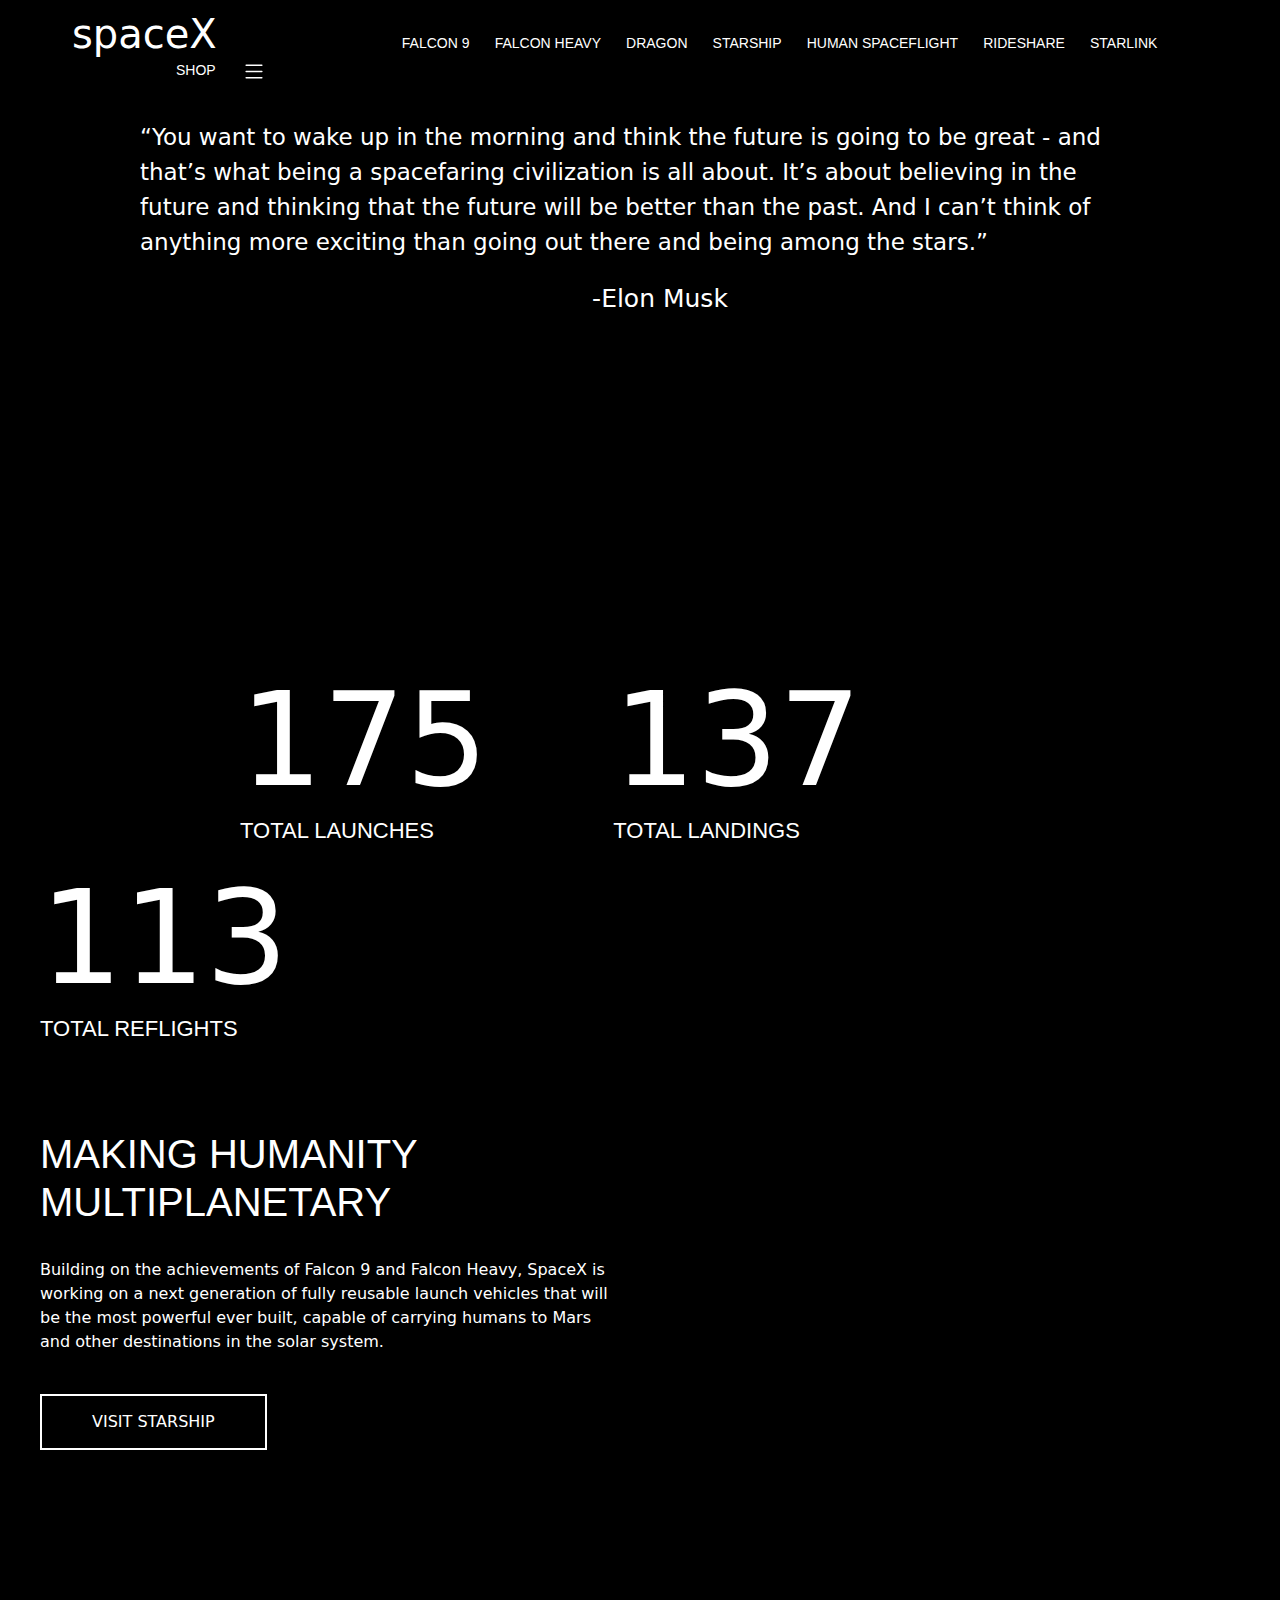
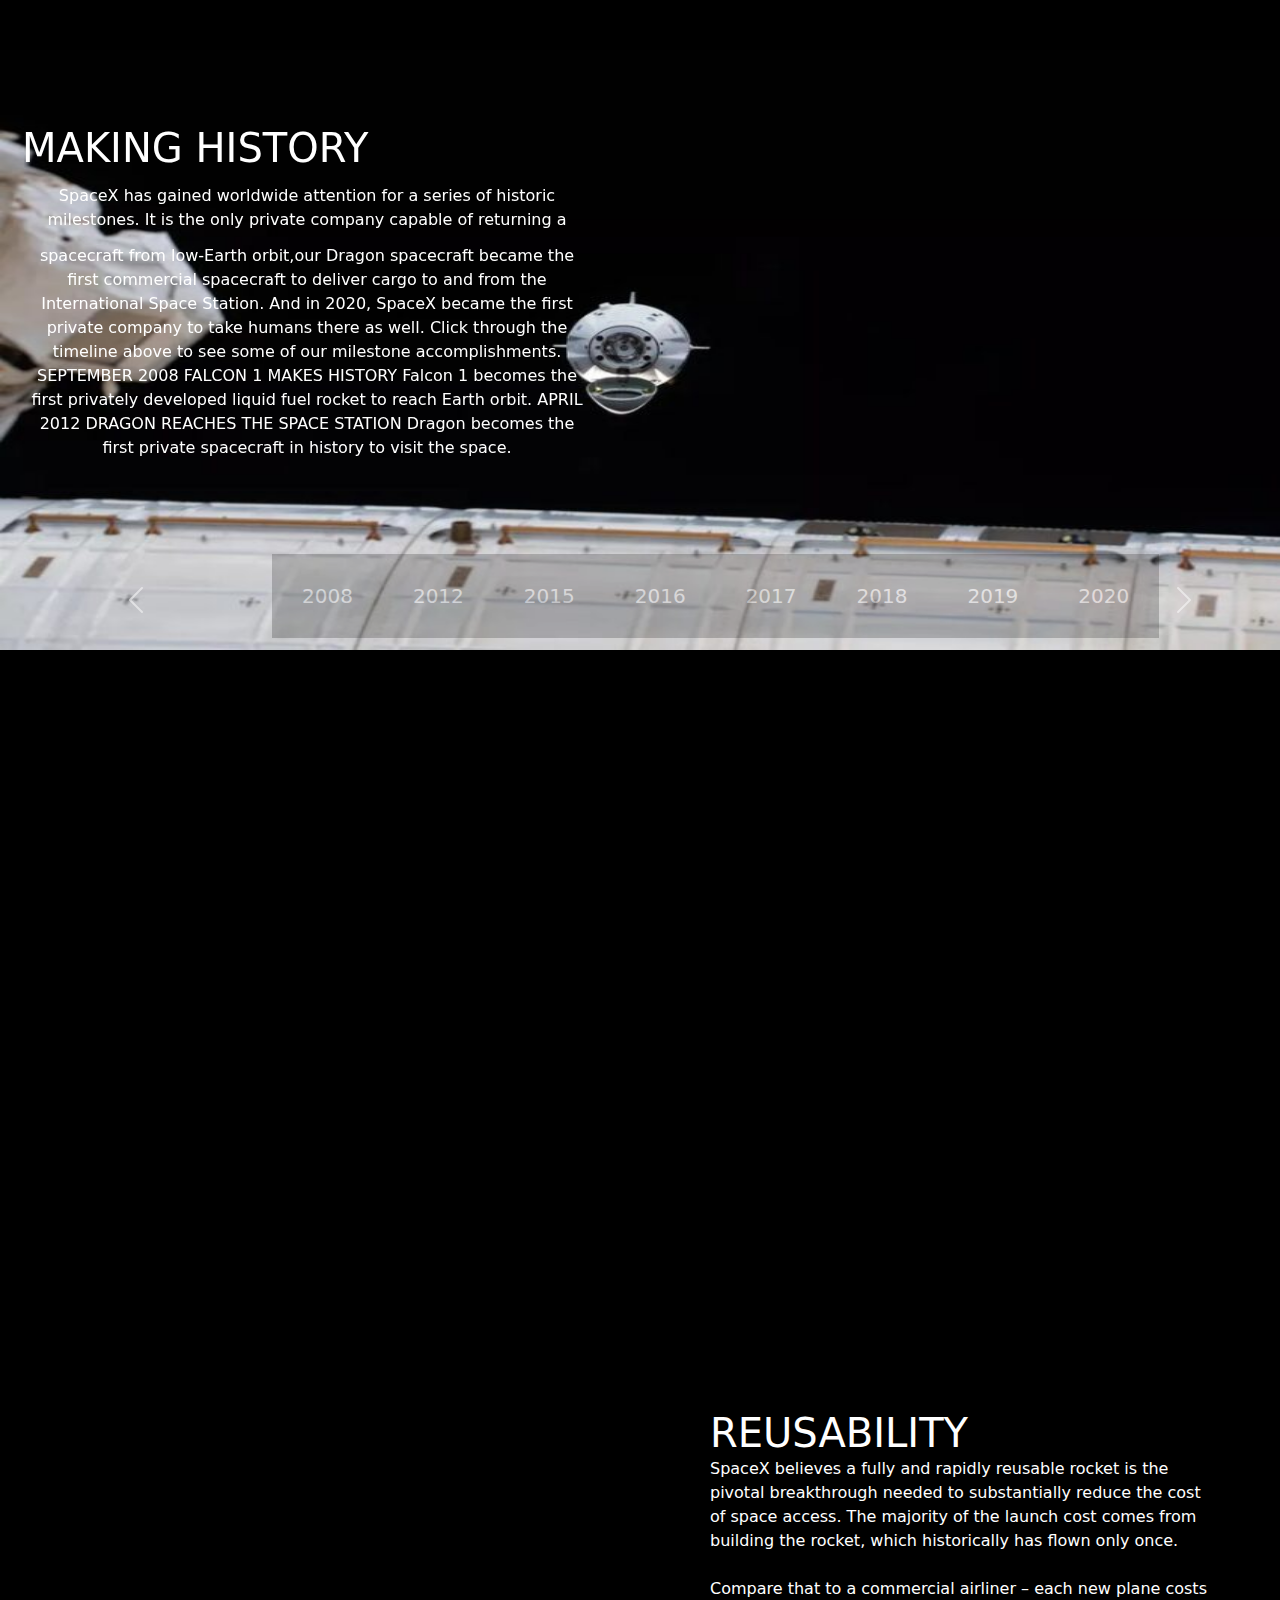
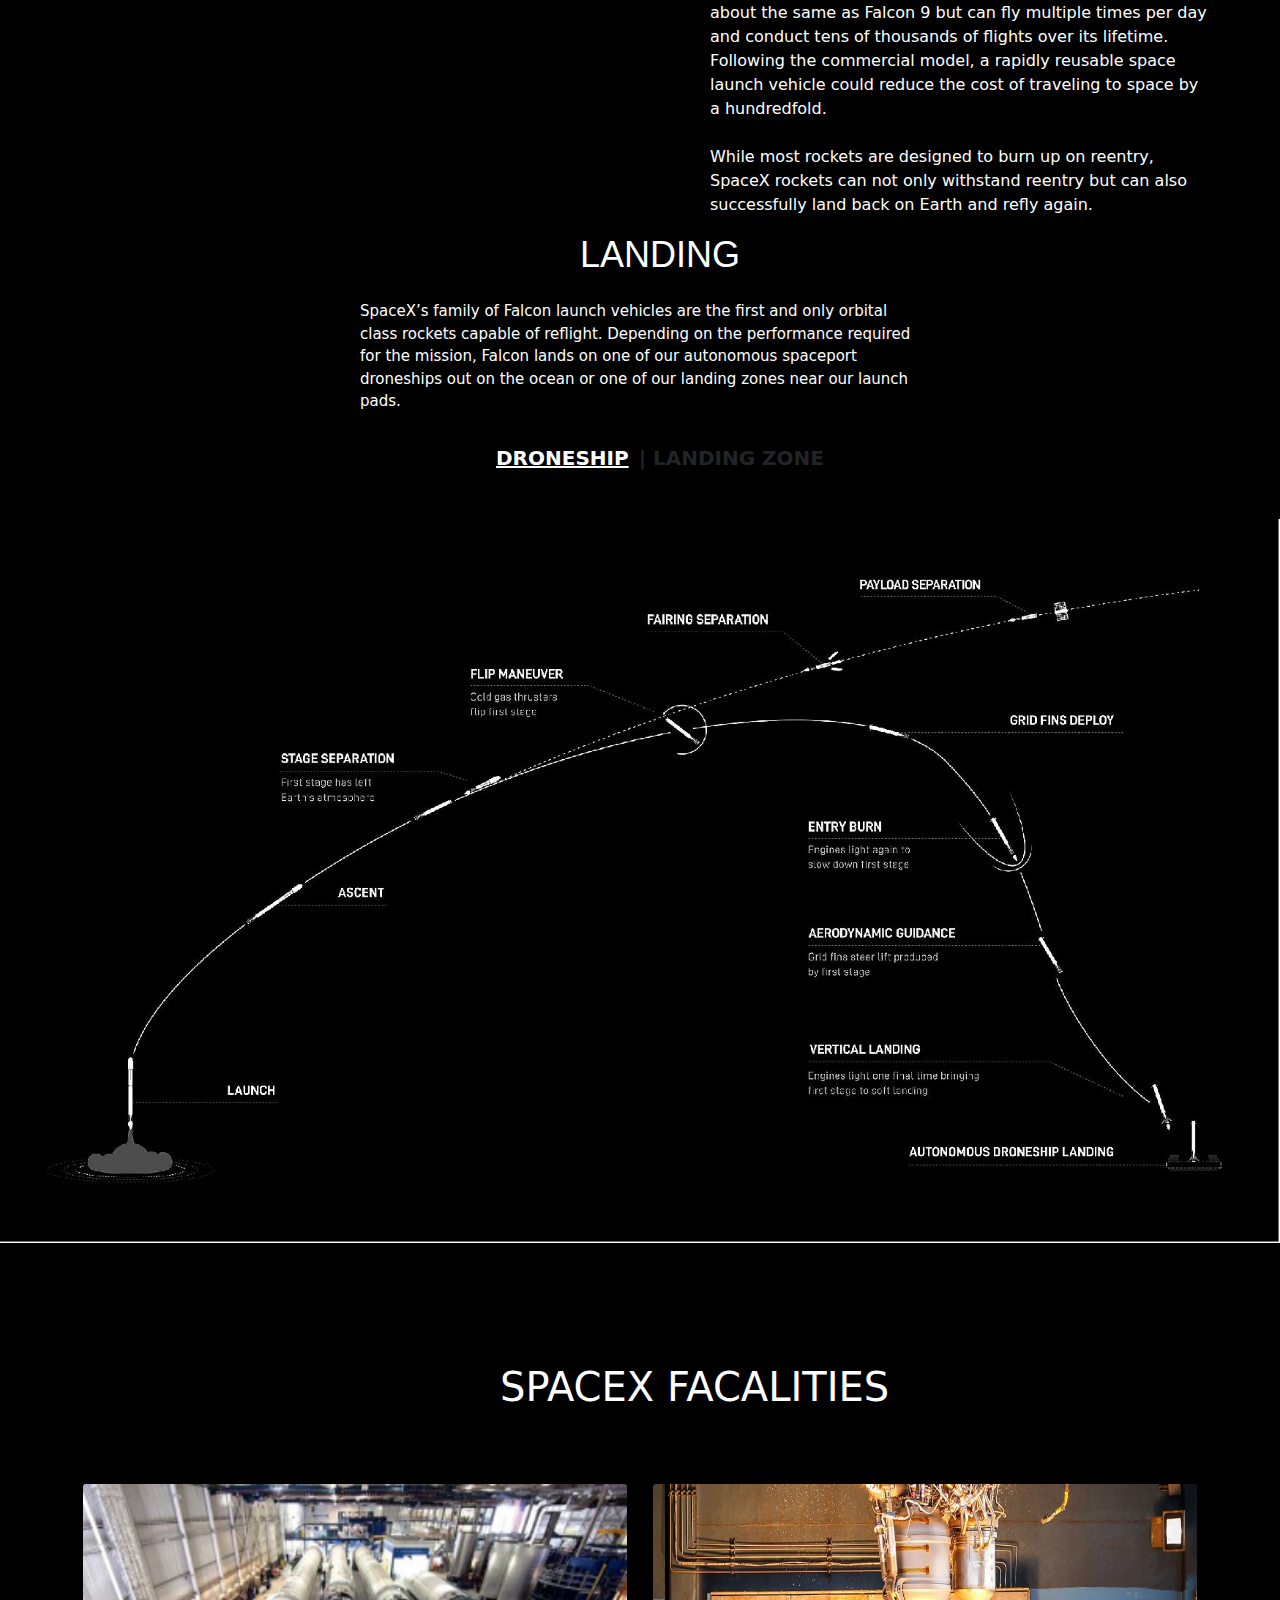
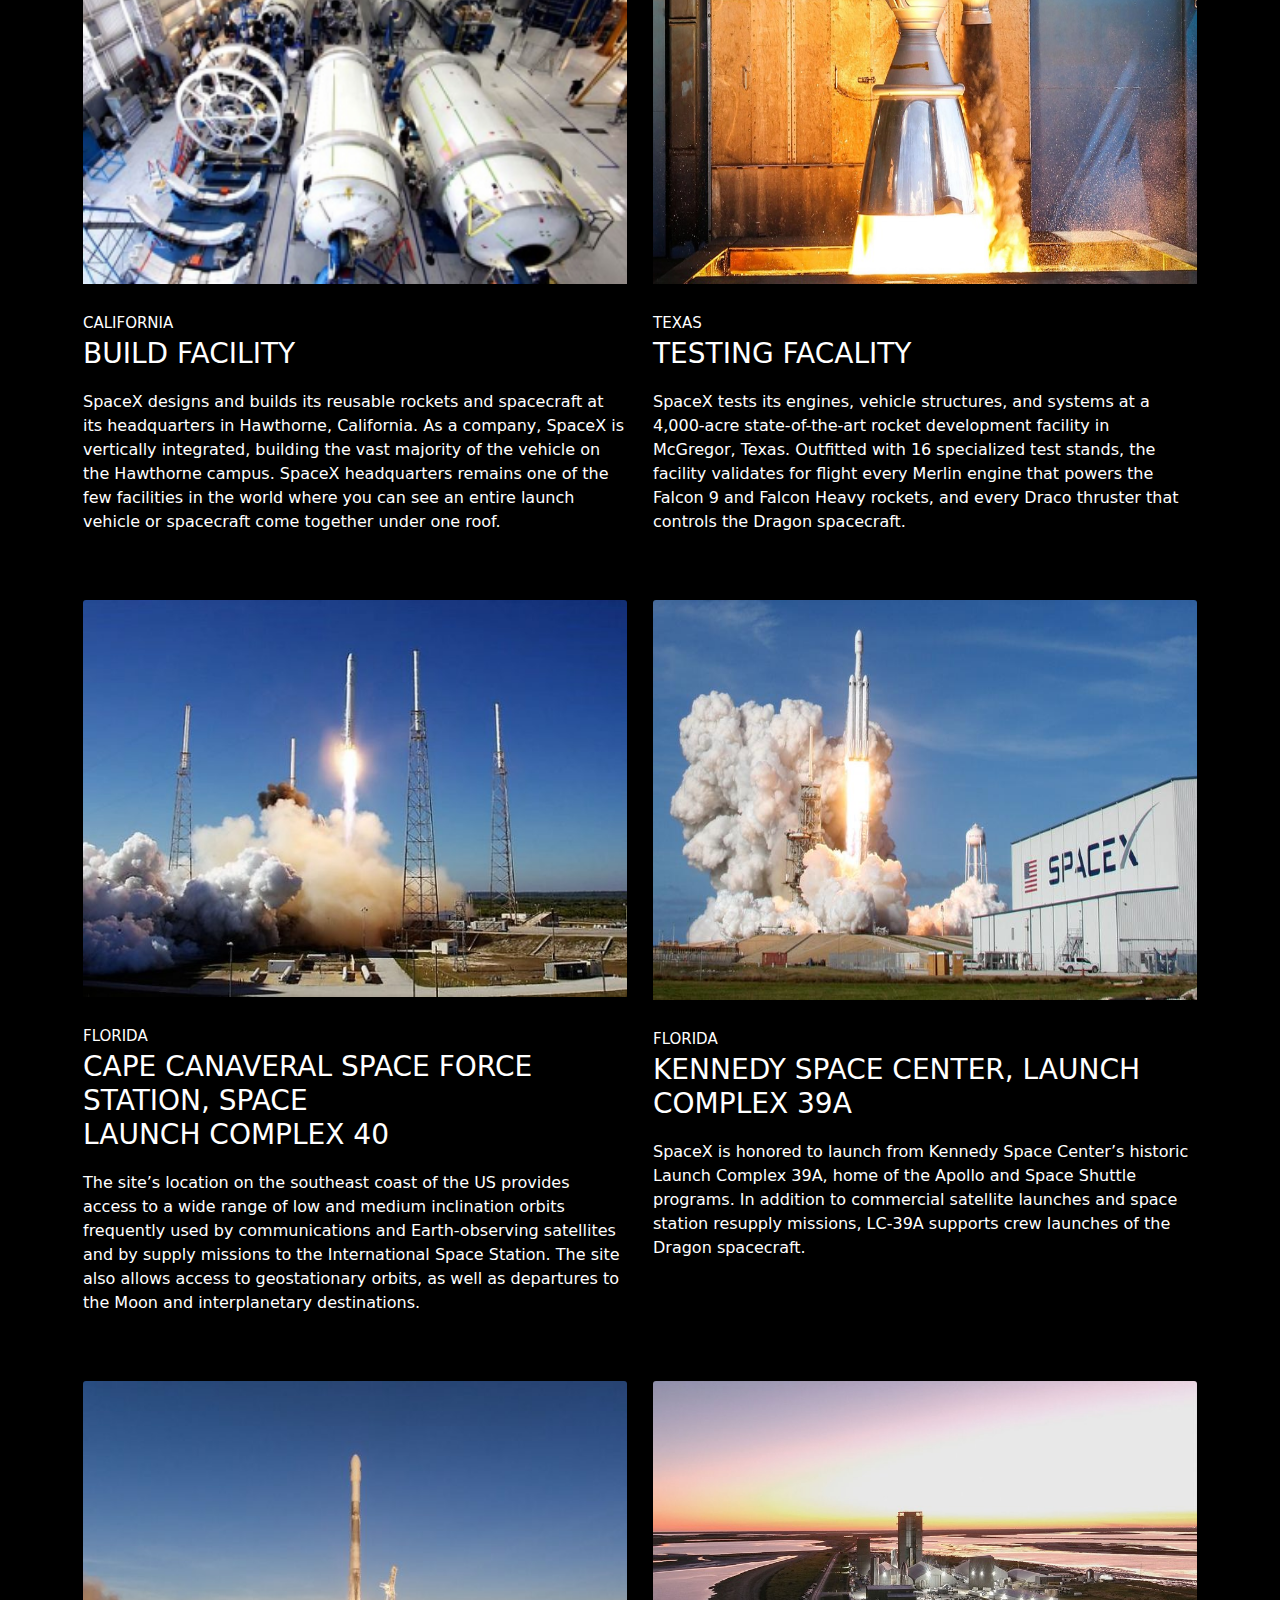
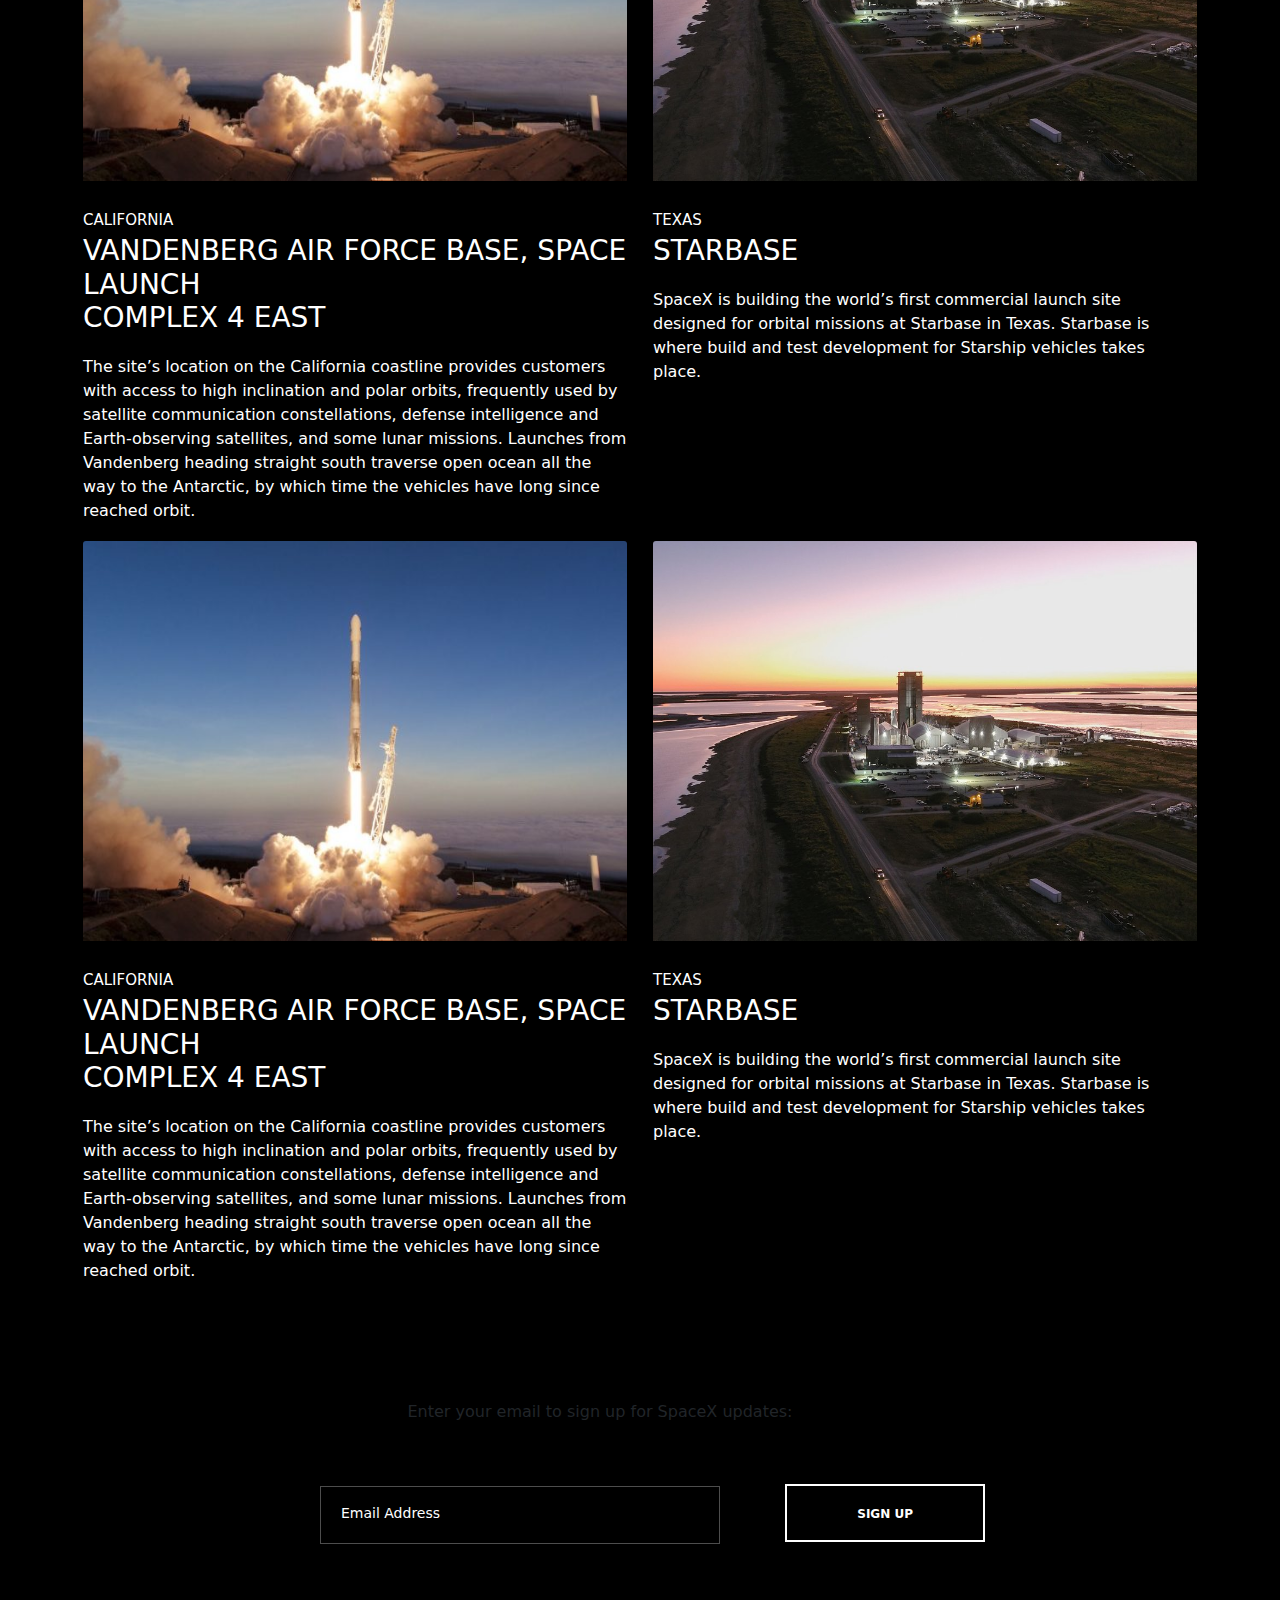
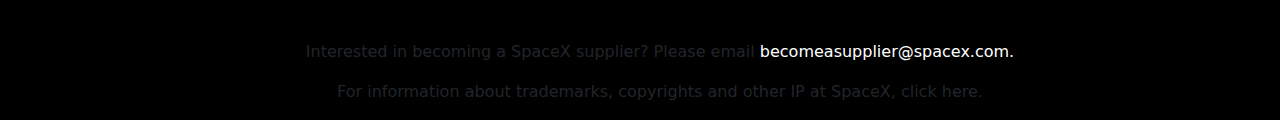
==== commit d616d48c: "add carousel" ====
--- a/space.html
+++ b/space.html
@@ -68,7 +68,368 @@
             <p>TOTAL REFLIGHTS</p>
         </div>
     </div>
+    <div class="ab">
+        <br><br><br>
+        <h3 class="ad">MAKING HUMANITY<br>MULTIPLANETARY </h3>
+        <br>
+        <p class="ae">Building on the achievements of Falcon 9 and Falcon Heavy, SpaceX is working on a next generation
+            of fully reusable launch vehicles that will be the most powerful ever built, capable of carrying humans to
+            Mars and other destinations in the solar system.</p><br>
+        <button>VISIT STARSHIP</button>
+    </div>
+    <div id="carouselExampleFade" class="carousel slide carousel-fade" data-bs-ride="carousel">
+        <div class="carousel-inner">
+            <div class="carousel-item active">
+                <img src="./img/empty-caro.jpg" class="d-block w-100" alt="..." height="600px">
+                <div class="carousel-caption d-none d-md-block">
+                    <h2 class="h man">MAKING HISTORY</h2>
+                    <p class="ae af">SpaceX has gained worldwide attention for a series of historic milestones. It is
+                        the only private company capable of returning a spacecraft from low-Earth orbit,our Dragon
+                        spacecraft became the first commercial spacecraft to deliver cargo to and from the International
+                        Space Station. And in 2020, SpaceX became the first private company to take humans there as
+                        well. Click through the timeline above to see some of our milestone accomplishments.
+
+                        SEPTEMBER 2008
+                        FALCON 1 MAKES HISTORY
+                        Falcon 1 becomes the first privately developed liquid fuel rocket to reach Earth orbit.
+
+                        APRIL 2012
+                        DRAGON REACHES THE SPACE STATION
+                        Dragon becomes the first private spacecraft in history to visit the space.
+                    </p>
+                    <div class="ye">
+                        <h5 class="ah">2008</h5>
+                        <h5 class="ah">2012</h5>
+                        <h5 class="ah">2015</h5>
+                        <h5 class="ah">2016</h5>
+                        <h5 class="ah">2017</h5>
+                        <h5 class="ah">2018</h5>
+                        <h5 class="ah">2019</h5>
+                        <h5 class="ah">2020</h5>
+                    </div>
+                </div>
+            </div>
+            <div class="carousel-item fb">
+                <img src="./img/fbcaro.jpg" class="d-block w-100" alt="..." height="600px">
+                <div class="carousel-caption d-none d-md-block">
+                    <p class="ak">SEPTEMBER 2008</p>
+                    <h2 class="ai">FALCON 1 MAKES <br> <span class="aj">HISTORY</span></h2>
+                    <p class="ae al">Falcon 1 becomes the first privately developed liquid fuel rocket to <br> reach
+                        Earth orbit.</p>
+                    <div class="ye">
+                        <h5 class="ag">2008</h5>
+                        <h5 class="ah">2012</h5>
+                        <h5 class="ah">2015</h5>
+                        <h5 class="ah">2016</h5>
+                        <h5 class="ah">2017</h5>
+                        <h5 class="ah">2018</h5>
+                        <h5 class="ah">2019</h5>
+                        <h5 class="ah">2020</h5>
+                    </div>
+                </div>
+            </div>
+            <div class="carousel-item">
+                <img src="./img/sbcaro.webp" class="d-block w-100" alt="..." height="600px
+            ">
+                <div class="carousel-caption d-none d-md-block">
+                    <p class="ak" id="ak">APRIL 2012</p>
+                    <h2 class="ai">DRAGON REACHES THE <br><span class="aj aja">SPACE STATION</span></h2>
+                    <p class="ae al" id="ajb">Dragon becomes the first private spacecraft in history to visit <br> space
+                        station.</p>
+                    <div class="ye">
+                        <h5 class="ah">2008</h5>
+                        <h5 class="ag">2012</h5>
+                        <h5 class="ah">2015</h5>
+                        <h5 class="ah">2016</h5>
+                        <h5 class="ah">2017</h5>
+                        <h5 class="ah">2018</h5>
+                        <h5 class="ah">2019</h5>
+                        <h5 class="ah">2020</h5>
+                    </div>
+                </div>
+            </div>
+            <div class="carousel-item">
+                <img src="./img/tbcaro.jpg" class="d-block w-100" alt="..." height="600px
+            ">
+                <div class="carousel-caption d-none d-md-block">
+                    <p class="ak">DECEMBER 2015</p>
+                    <h2 class="ai">FIRST LAND LANDING</h2>
+                    <p class="ae al" id="ajc">On December 21, 2015, the Falcon 9 rocket delivered 11 communications
+                        satellites to orbit, and the first stage returned and landed at Landing Zone 1 — the first-ever
+                        orbital class rocket landing.</p>
+                    <div class="ye">
+                        <h5 class="ah">2008</h5>
+                        <h5 class="ah">2012</h5>
+                        <h5 class="ag">2015</h5>
+                        <h5 class="ah">2016</h5>
+                        <h5 class="ah">2017</h5>
+                        <h5 class="ah">2018</h5>
+                        <h5 class="ah">2019</h5>
+                        <h5 class="ah">2020</h5>
+                    </div>
+                </div>
+            </div>
+            <div class="carousel-item">
+                <img src="./img/uni.jpg" class="d-block w-100" alt="..." height="600px ">
+                <div class="carousel-caption d-none d-md-block">
+                    <p class="ak aka">APRIL 2016</p>
+                    <h2 class="ai">STUDY AND DISCOVER <br><span class="aj ajd">THE SEEN AND UNSEEN</span><br>world</h2>
+                    <p class="ae al aje">APRIL 2016
+                        DRONESHIP LANDING
+                        On April 8, 2016, the Falcon 9 rocket launched the Dragon spacecraft to the International Space
+                        Station, and the first stage returned and landed on the “Of Course I Still Love You” droneship,
+                        and discovered the unseen world of star capturing image of a star dying.</p>
+                    <div class="ye">
+                        <h5 class="ah">2008</h5>
+                        <h5 class="ah">2012</h5>
+                        <h5 class="ah">2015</h5>
+                        <h5 class="ag">2016</h5>
+                        <h5 class="ah">2017</h5>
+                        <h5 class="ah">2018</h5>
+                        <h5 class="ah">2019</h5>
+                        <h5 class="ah">2020</h5>
+                    </div>
+                </div>
+            </div>
+            <div class="carousel-item">
+                <img src="./img/scaro.webp" class="d-block w-100" alt="..." height="600px">
+                <div class="carousel-caption d-none d-md-block">
+                    <p class="ak aka">MARCH 2017</p>
+                    <h2 class="ai">FIRST REFLIGHT</h2>
+                    <p class="ae al aje" id="aje">MARCH 2017
+                        FIRST REFLIGHT
+                        On March 30, 2017, SpaceX achieved the world’s first reflight of an orbital class rocket.
+                        Following delivery of the payload, the Falcon 9 first stage returned to Earth for the second
+                        time.</p>
+                    <div class="ye">
+                        <h5 class="ah">2008</h5>
+                        <h5 class="ah">2012</h5>
+                        <h5 class="ah">2015</h5>
+                        <h5 class="ah">2016</h5>
+                        <h5 class="ag">2017</h5>
+                        <h5 class="ah">2018</h5>
+                        <h5 class="ah">2019</h5>
+                        <h5 class="ah">2020</h5>
+                    </div>
+                </div>
+            </div>
+            <div class="carousel-item">
+                <img src="./img/ebcaro.jpg" class="d-block w-100" alt="..." height="600px">
+                <div class="carousel-caption d-none d-md-block">
+                    <p class="ak akb">FEBRUARY 2018</p>
+                    <h2 class="ai">FALCON HEAVY FIRST <br><span class="aj ajf">FLIGHT</span></h2>
+                    <p class="ae al aje ajee">Falcon Heavy is the world’s most powerful operational rocket by a factor
+                        of two, capable of carrying large payloads to orbit and supporting missions as far as the Moon
+                        or Mars. On February 7, 2018, Falcon Heavy made its first launch to orbit, successfully landing
+                        2 of its 3 boosters and launching its payload to space.</p>
+                    <div class="ye">
+                        <h5 class="ah">2008</h5>
+                        <h5 class="ah">2012</h5>
+                        <h5 class="ah">2015</h5>
+                        <h5 class="ah">2016</h5>
+                        <h5 class="ah">2017</h5>
+                        <h5 class="ag">2018</h5>
+                        <h5 class="ah">2019</h5>
+                        <h5 class="ah">2020</h5>
+                    </div>
+                </div>
+            </div>
+            <div class="carousel-item">
+                <img src="./img/tebcaro.jpg" class="d-block w-100" alt="..." height="600px">
+                <div class="carousel-caption d-none d-md-block">
+                    <p class="ak akb">MARCH 2019</p>
+                    <h2 class="ai">DRAGON DOCKS WITH <br><span class="aj aji">ISS</span></h2>
+                    <p class="ae al aje ajee">Dragon docked with the International Space Station on March 3 at 3:02 a.m.
+                        <br> PST, becoming the first American spacecraft to autonomously dock with the orbiting
+                        laboratory.
+                    </p>
+                    <div class="ye">
+                        <h5 class="ah">2008</h5>
+                        <h5 class="ah">2012</h5>
+                        <h5 class="ah">2015</h5>
+                        <h5 class="ah">2016</h5>
+                        <h5 class="ah">2017</h5>
+                        <h5 class="ah">2018</h5>
+                        <h5 class="ag">2019</h5>
+                        <h5 class="ah">2020</h5>
+                    </div>
+                </div>
+            </div>
+            <div class="carousel-item">
+                <img src="./img/astronaunt.jpg" class="d-block w-100" alt="..." height="600px">
+                <div class="carousel-caption d-none d-md-block">
+                    <p class="ak aka">MAY 2020</p>
+                    <h2 class="ai aii ">SPACEX RETURNS <br><span class="aj ajj">HUMAN SPACEFLIGHT</span>
+                        <br><span class="aj ajj">TO THE UNITED STATES</span>
+                    </h2>
+                    <p class="ae al ala">Launched atop Falcon 9 on May 30, 2020, Dragon's second demonstration mission
+                        to and from the International Space Station, with NASA astronauts onboard the spacecraft,
+                        restored human spaceflight to the United States. Later that year, NASA certified SpaceX’s Falcon
+                        9 and Crew Dragon human spaceflight system for crew missions to and from the space station –
+                        becoming the first commercial system in history to achieve such designation.</p>
+                    <div class="ye">
+                        <h5 class="ah">2008</h5>
+                        <h5 class="ah">2012</h5>
+                        <h5 class="ah">2015</h5>
+                        <h5 class="ah">2016</h5>
+                        <h5 class="ah">2017</h5>
+                        <h5 class="ah">2018</h5>
+                        <h5 class="ah">2019</h5>
+                        <h5 class="ag">2020</h5>
+                    </div>
+                </div>
+            </div>
+            <button class="carousel-control-prev to" type="button" data-bs-target="#carouselExampleFade"
+                data-bs-slide="prev">
+                <span class="carousel-control-prev-icon" aria-hidden="true"></span>
+                <span class="visually-hidden">Previous</span>
+            </button>
+            <button class="carousel-control-next to" type="button" data-bs-target="#carouselExampleFade"
+                data-bs-slide="next">
+                <span class="carousel-control-next-icon" aria-hidden="true"></span>
+                <span class="visually-hidden">Next</span>
+            </button>
+        </div>
+        <iframe src="./img/mission_reusability.webm" frameborder="0" class="br"></iframe>
+        <div class="bu"><br><br><br>
+            <h2 class="bs">REUSABILITY</h2>
+            <p class="bt">SpaceX believes a fully and rapidly reusable rocket is the pivotal breakthrough needed to
+                substantially reduce the cost of space access. The majority of the launch cost comes from building the
+                rocket, which historically has flown only once. <br><br>
+
+                Compare that to a commercial airliner – each new plane costs about the same as Falcon 9 but can fly
+                multiple times per day and conduct tens of thousands of flights over its lifetime. Following the
+                commercial model, a rapidly reusable space launch vehicle could reduce the cost of traveling to space by
+                a hundredfold. <br><br>
+
+                While most rockets are designed to burn up on reentry, SpaceX rockets can not only withstand reentry but
+                can also successfully land back on Earth and refly again.</p></div>
+            <br><br><br>
+            <h2 class="bl">LANDING</h2><br><br>
+            <p class="bm">SpaceX’s family of Falcon launch vehicles are the first and only orbital class rockets capable
+                of
+                reflight. Depending on the performance required for the mission, Falcon lands on one of our autonomous
+                spaceport droneships out on the ocean or one of our landing zones near our launch pads.</p>
     
+        <div class="bo">
+            <p class="bp">DRONESHIP</p>
+            <p class="bq">| LANDING ZONE</p>
+        </div>
+        <img src="./img/land.jpeg" alt="" class="bn">
+    </div><br><br><br><br><br>
+    <h2 class="bb">SPACEX FACALITIES</h2><br><br><br><br>
+    <div class="container">
+        <div class="row"><br><br>
+            <div class="col-6">
+                <div class="card ba">
+                    <img src="./img/Fac.jpg" alt="" class="card-img-top" height="400px">
+                    <h5 class="bc">CALIFORNIA</h5>
+                    <h3 class="bd">BUILD FACILITY</h3>
+                    <p class="be">SpaceX designs and builds its reusable rockets and spacecraft at its headquarters in
+                        Hawthorne, California. As a company, SpaceX is vertically integrated, building the vast majority
+                        of the vehicle on the Hawthorne campus. SpaceX headquarters remains one of the few facilities in
+                        the world where you can see an entire launch vehicle or spacecraft come together under one roof.
+                    </p>
+                </div>
+            </div>
+            <div class="col-6">
+                <div class="card ba">
+                    <img src="./img/FIRE.jpg" alt="" class="card-img-top" height="400px">
+                    <h5 class="bc">TEXAS</h5>
+                    <h3 class="bd">TESTING FACALITY</h3>
+                    <p class="be">SpaceX tests its engines, vehicle structures, and systems at a 4,000-acre
+                        state-of-the-art rocket development facility in McGregor, Texas. Outfitted with 16 specialized
+                        test stands, the facility validates for flight every Merlin engine that powers the Falcon 9 and
+                        Falcon Heavy rockets, and every Draco thruster that controls the Dragon spacecraft.</p>
+                </div>
+            </div>
+        </div>
+    </div><br><br>
+    <div class="container">
+        <div class="row">
+            <div class="col-6">
+                <div class="card ba">
+                    <img src="./img/CAPE.jpg" alt="..." class="card-img-top">
+                    <h5 class="bc">FLORIDA</h5>
+                    <h3 class="bd">CAPE CANAVERAL SPACE FORCE STATION, SPACE <br>LAUNCH COMPLEX 40</h3>
+                    <p class="be">The site’s location on the southeast coast of the US provides access to a wide range
+                        of low and medium inclination orbits frequently used by communications and Earth-observing
+                        satellites and by supply missions to the International Space Station. The site also allows
+                        access to geostationary orbits, as well as departures to the Moon and interplanetary
+                        destinations.</p>
+                </div>
+            </div>
+            <div class="col-6">
+                <div class="card ba">
+                    <img src="./img/spaceX1.jpg" alt="" class="card-img-top" height="400px">
+                    <h5 class="bc">FLORIDA</h5>
+                    <h3 class="bd">KENNEDY SPACE CENTER, LAUNCH COMPLEX 39A</h3>
+                    <p class="be">SpaceX is honored to launch from Kennedy Space Center’s historic Launch Complex 39A,
+                        home of the Apollo and Space Shuttle programs. In addition to commercial satellite launches and
+                        space station resupply missions, LC-39A supports crew launches of the Dragon spacecraft.</p>
+                </div>
+            </div>
+        </div>
+    </div><br><br>
+    <div class="container">
+        <div class="row">
+            <div class="col-6">
+                <div class="card ba">
+                    <img src="./img/VANDEN.jpg" alt="" class="card-img-top" height="400px">
+                    <h5 class="bc">CALIFORNIA</h5>
+                    <h3 class="bd">VANDENBERG AIR FORCE BASE, SPACE LAUNCH <br>COMPLEX 4 EAST</h3>
+                    <p class="be">The site’s location on the California coastline provides customers with access to high
+                        inclination and polar orbits, frequently used by satellite communication constellations, defense
+                        intelligence and Earth-observing satellites, and some lunar missions. Launches from Vandenberg
+                        heading straight south traverse open ocean all the way to the Antarctic, by which time the
+                        vehicles have long since reached orbit.</p>
+                </div>
+            </div>
+            <div class="col-6">
+                <div class="card ba">
+                    <img src="./img/STARB.jpg" alt="" class="card-img-top" height="400px">
+                    <h5 class="bc">TEXAS</h5>
+                    <h3 class="bd">STARBASE</h3>
+                    <p class="be">SpaceX is building the world’s first commercial launch site designed for orbital
+                        missions at Starbase in Texas. Starbase is where build and test development for Starship
+                        vehicles takes place.</p>
+                </div>
+            </div>
+        </div>
+    </div>
+    <div class="container">
+        <div class="row">
+            <div class="col-6">
+                <div class="card ba">
+                    <img src="./img/VANDEN.jpg" alt="" class="card-img-top" height="400px">
+                    <h5 class="bc">CALIFORNIA</h5>
+                    <h3 class="bd">VANDENBERG AIR FORCE BASE, SPACE LAUNCH <br>COMPLEX 4 EAST</h3>
+                    <p class="be">The site’s location on the California coastline provides customers with access to high
+                        inclination and polar orbits, frequently used by satellite communication constellations, defense
+                        intelligence and Earth-observing satellites, and some lunar missions. Launches from Vandenberg
+                        heading straight south traverse open ocean all the way to the Antarctic, by which time the
+                        vehicles have long since reached orbit.</p>
+                </div>
+            </div>
+            <div class="col-6">
+                <div class="card ba">
+                    <img src="./img/STARB.jpg" alt="" class="card-img-top" height="400px">
+                    <h5 class="bc">TEXAS</h5>
+                    <h3 class="bd">STARBASE</h3>
+                    <p class="be">SpaceX is building the world’s first commercial launch site designed for orbital
+                        missions at Starbase in Texas. Starbase is where build and test development for Starship
+                        vehicles takes place.</p>
+                </div>
+            </div>
+        </div>
+    </div>
+    <div class="bf">
+        <p id="bk">Enter your email to sign up for SpaceX updates:</p>
+        <div class="bg">
+            <input type="text" value="Email Address" class="bh">
+            <input type="text" value="SIGN UP" class="bii"><br><br><br><br><br>
+            <p>Interested in becoming a SpaceX supplier? Please email <span class="bji">
+                    becomeasupplier@spacex.com.</span></p>
             <p>For information about trademarks, copyrights and other IP at SpaceX, click here.</p>
         </div>
     </div>
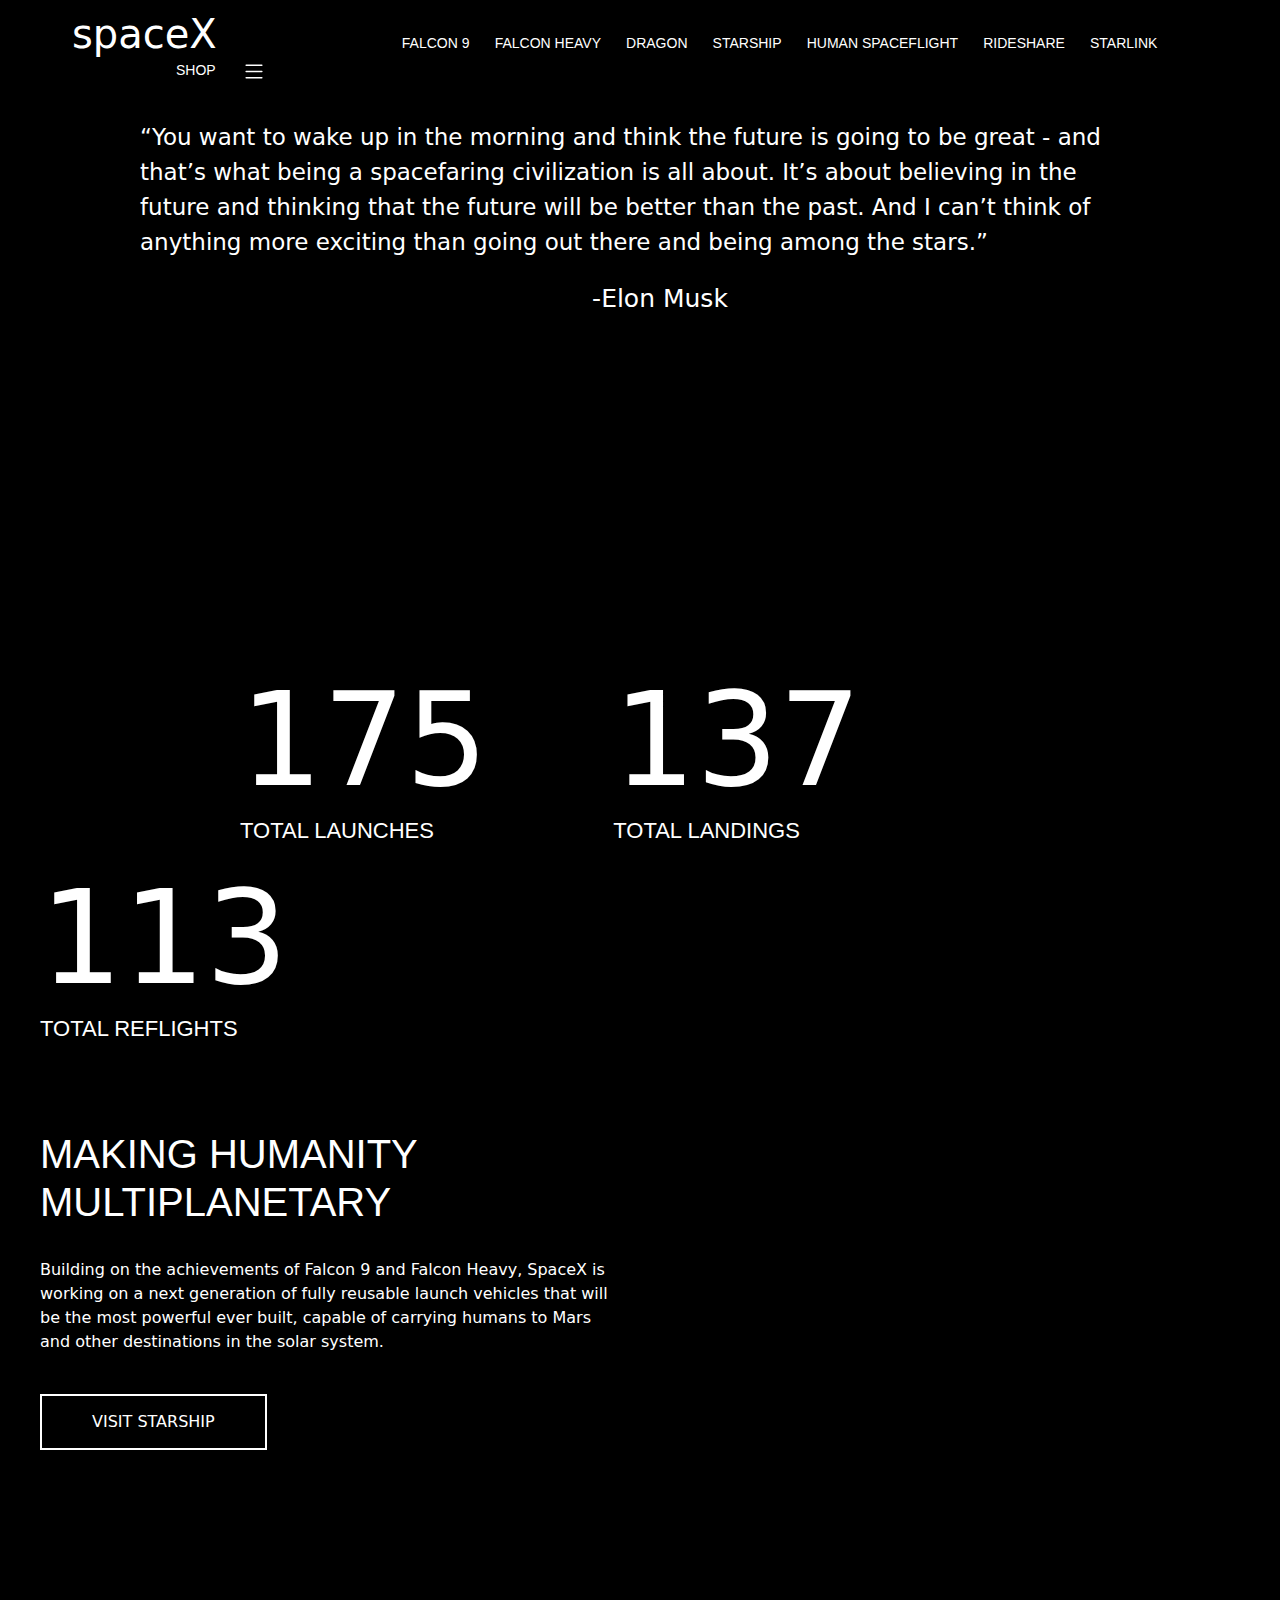
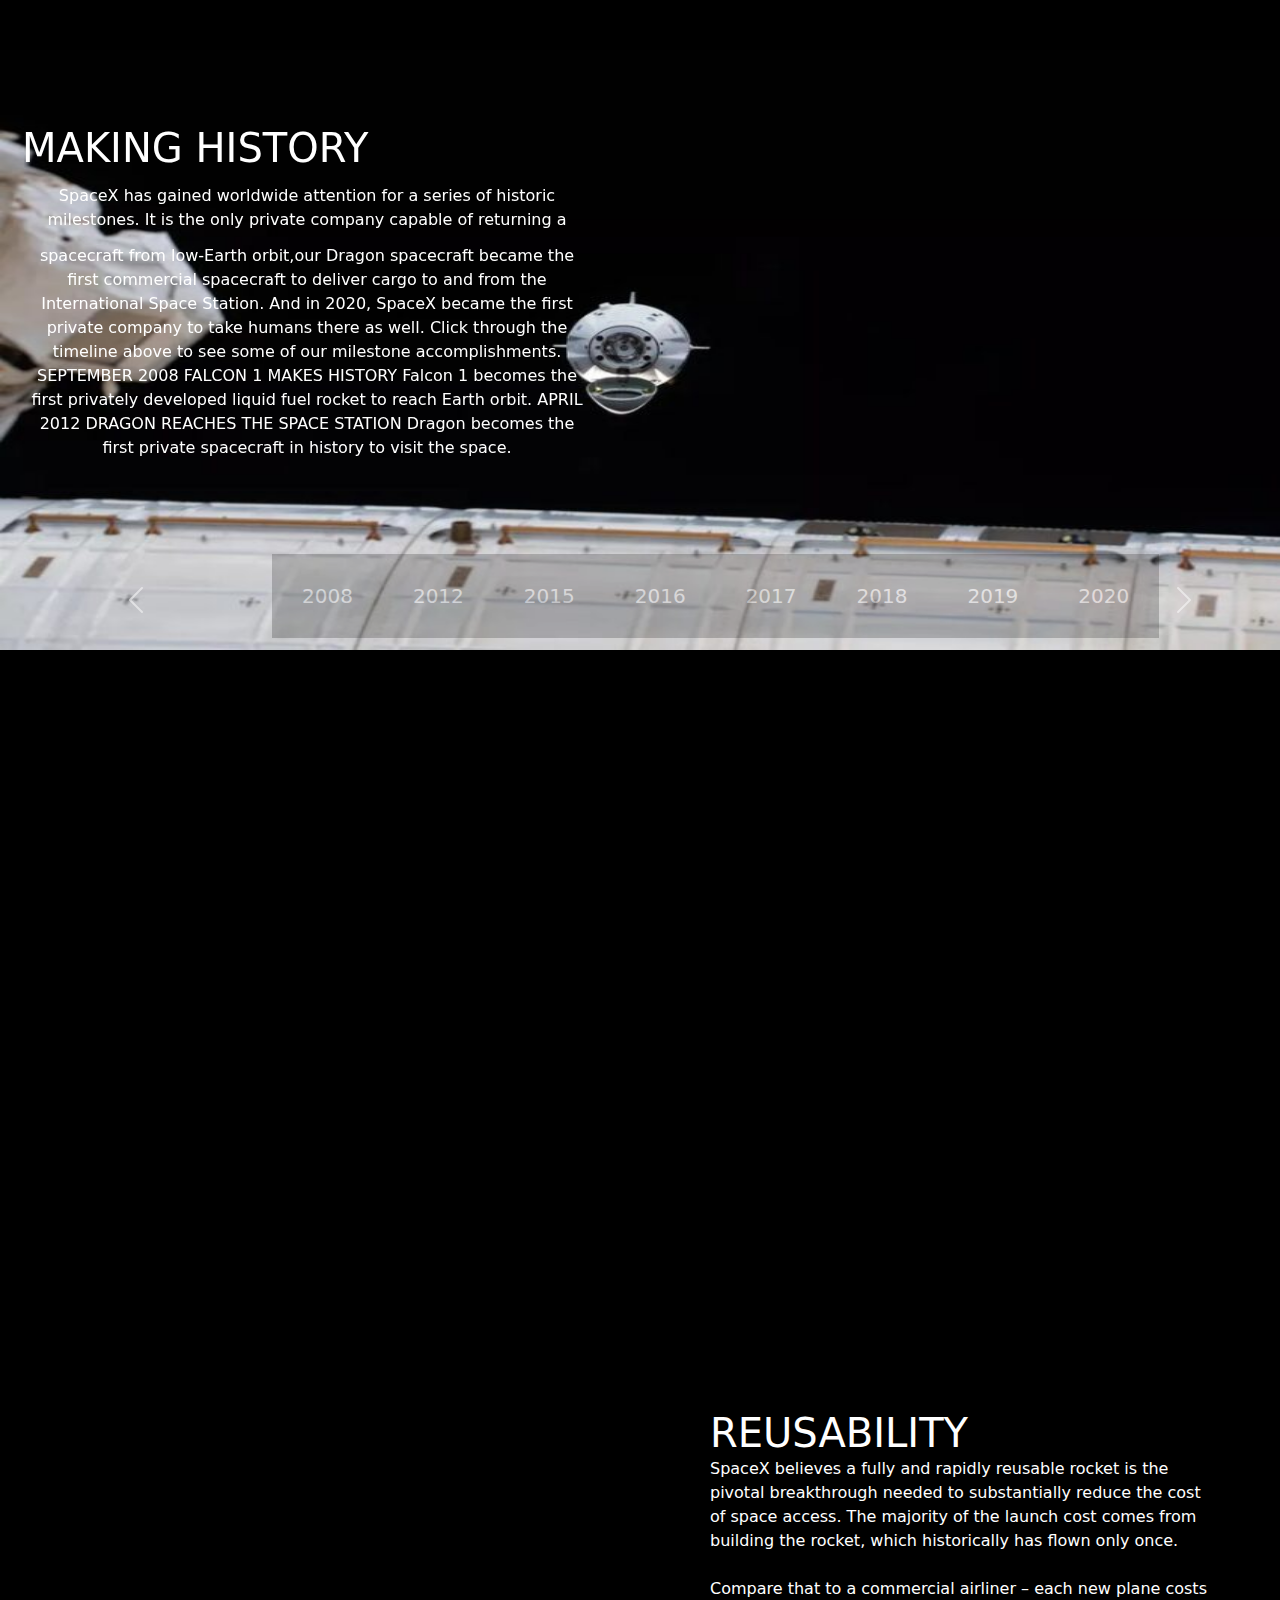
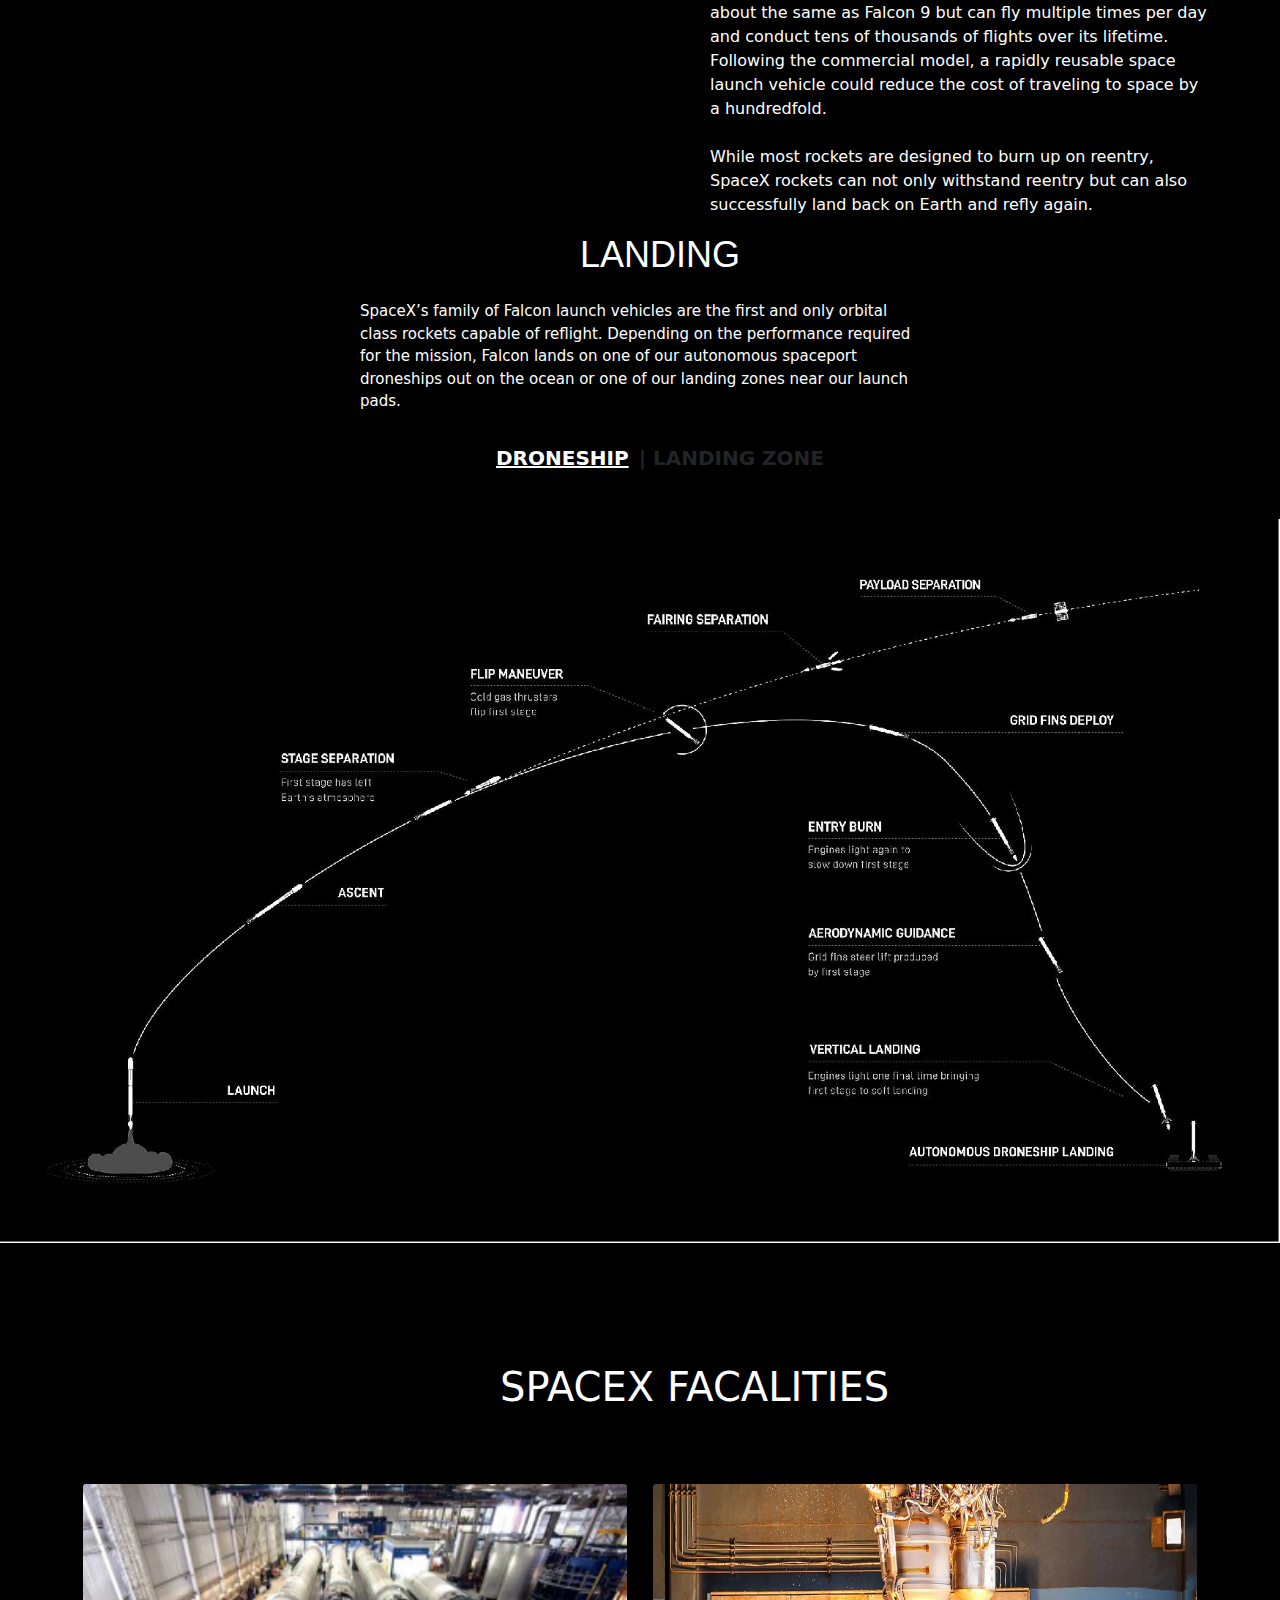
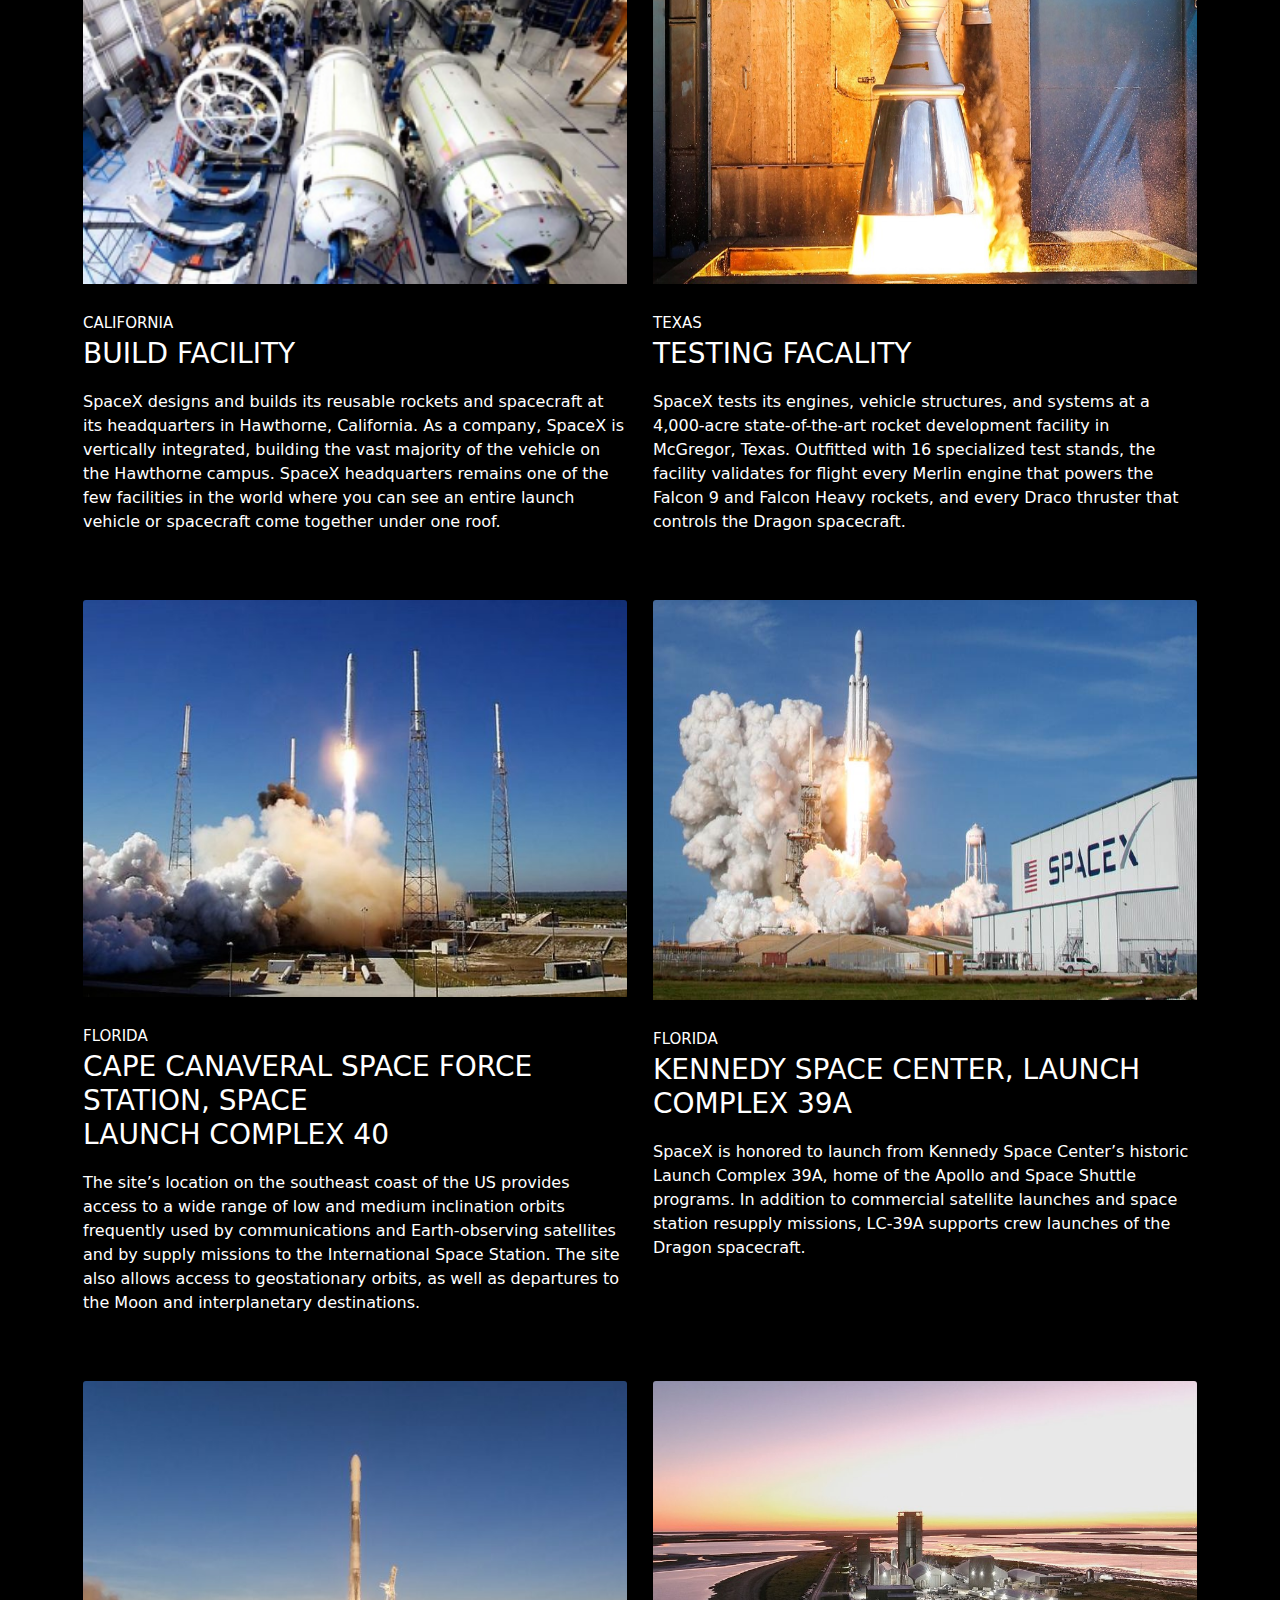
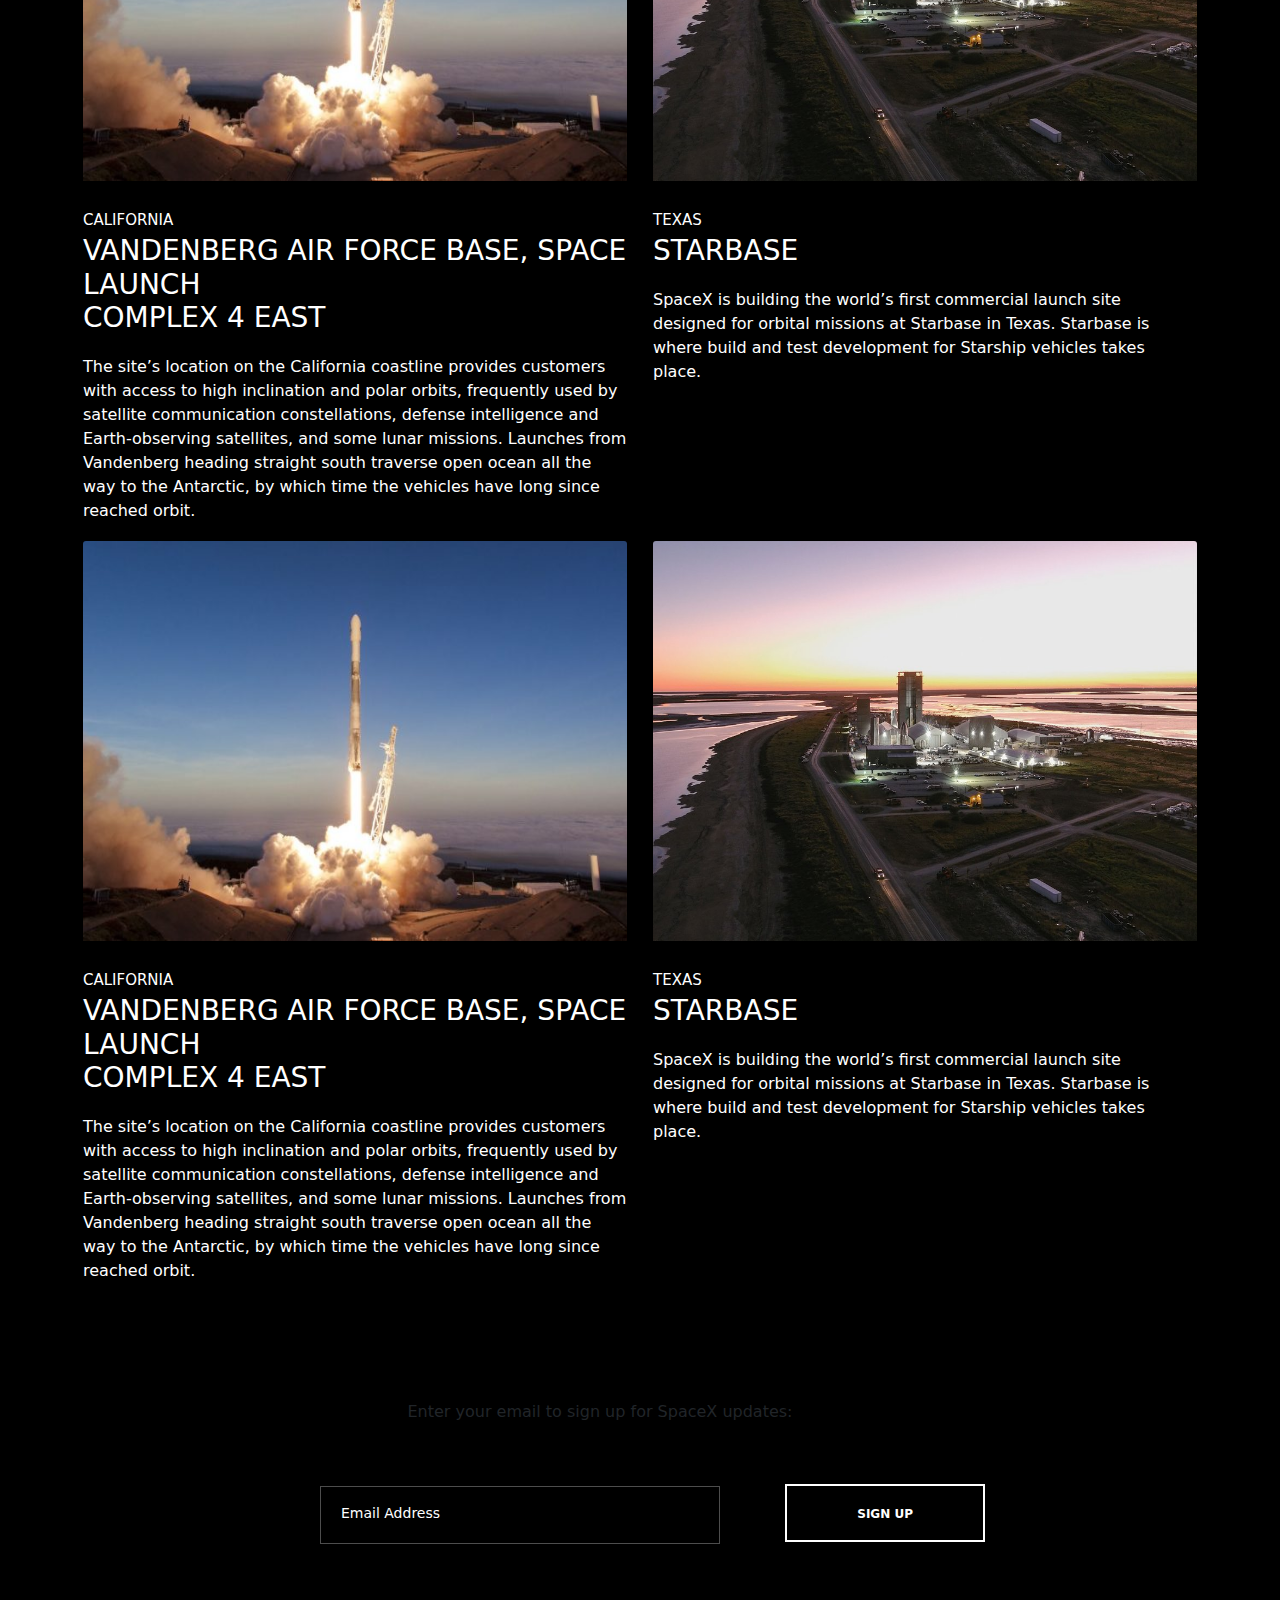
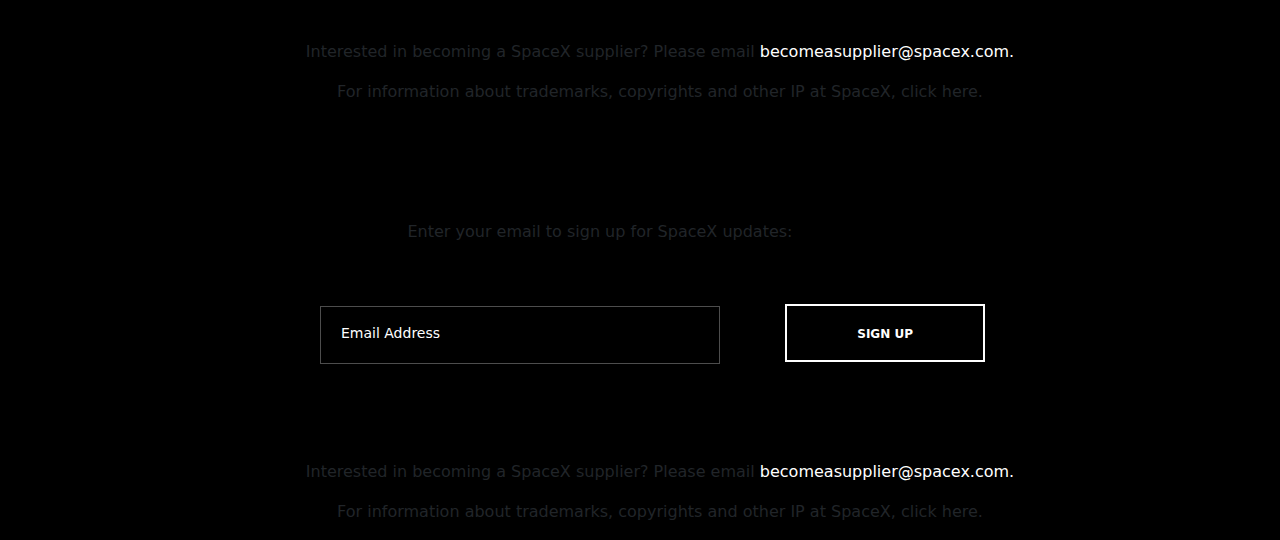
==== commit f0f90e50: "add carousel layout" ====
--- a/space.html
+++ b/space.html
@@ -397,7 +397,7 @@
             </div>
         </div>
     </div>
-    <div class="container">
+     <div class="container">
         <div class="row">
             <div class="col-6">
                 <div class="card ba">
@@ -432,6 +432,15 @@
                     becomeasupplier@spacex.com.</span></p>
             <p>For information about trademarks, copyrights and other IP at SpaceX, click here.</p>
         </div>
+        <div class="bf">
+            <p id="bk">Enter your email to sign up for SpaceX updates:</p>
+            <div class="bg">
+                <input type="text" value="Email Address" class="bh">
+                <input type="text" value="SIGN UP" class="bii"><br><br><br><br><br>
+                <p>Interested in becoming a SpaceX supplier? Please email <span class="bji">
+                        becomeasupplier@spacex.com.</span></p>
+                <p>For information about trademarks, copyrights and other IP at SpaceX, click here.</p>
+            </div>
     </div>
 </body>
 
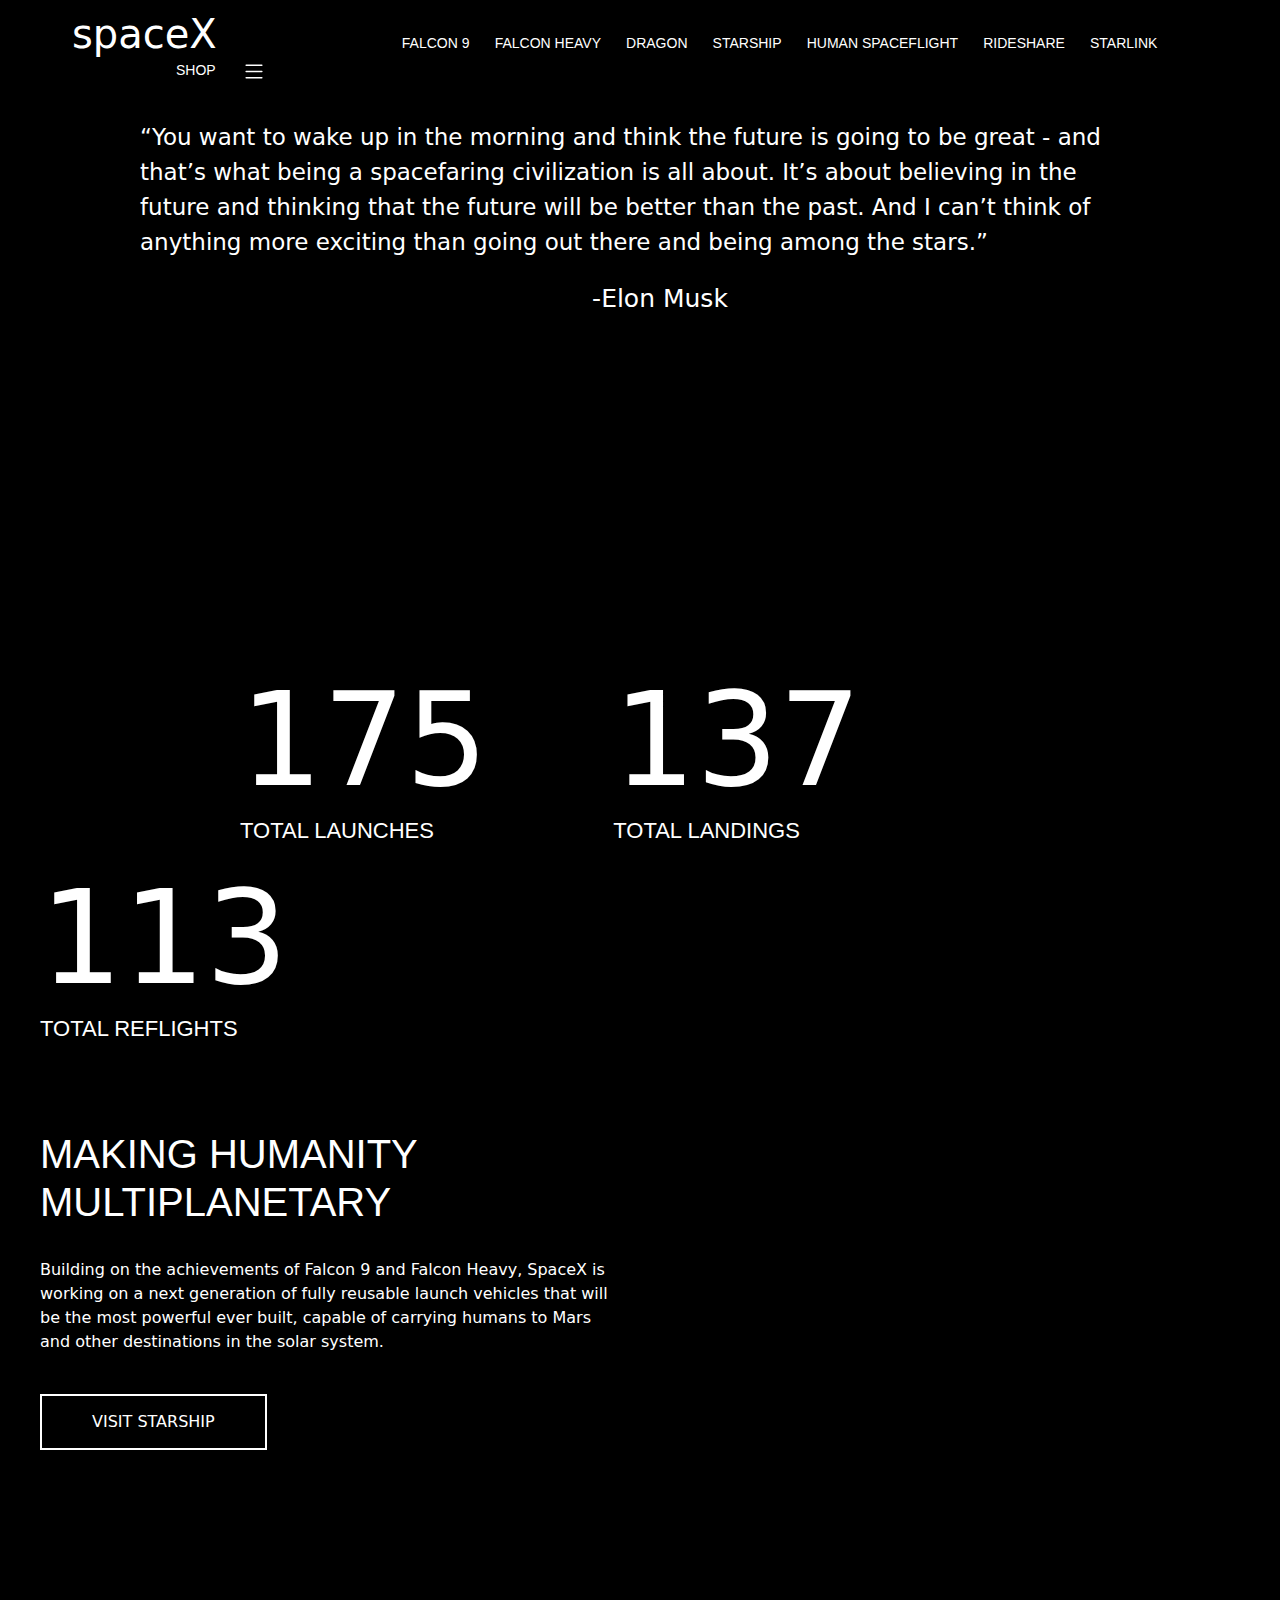
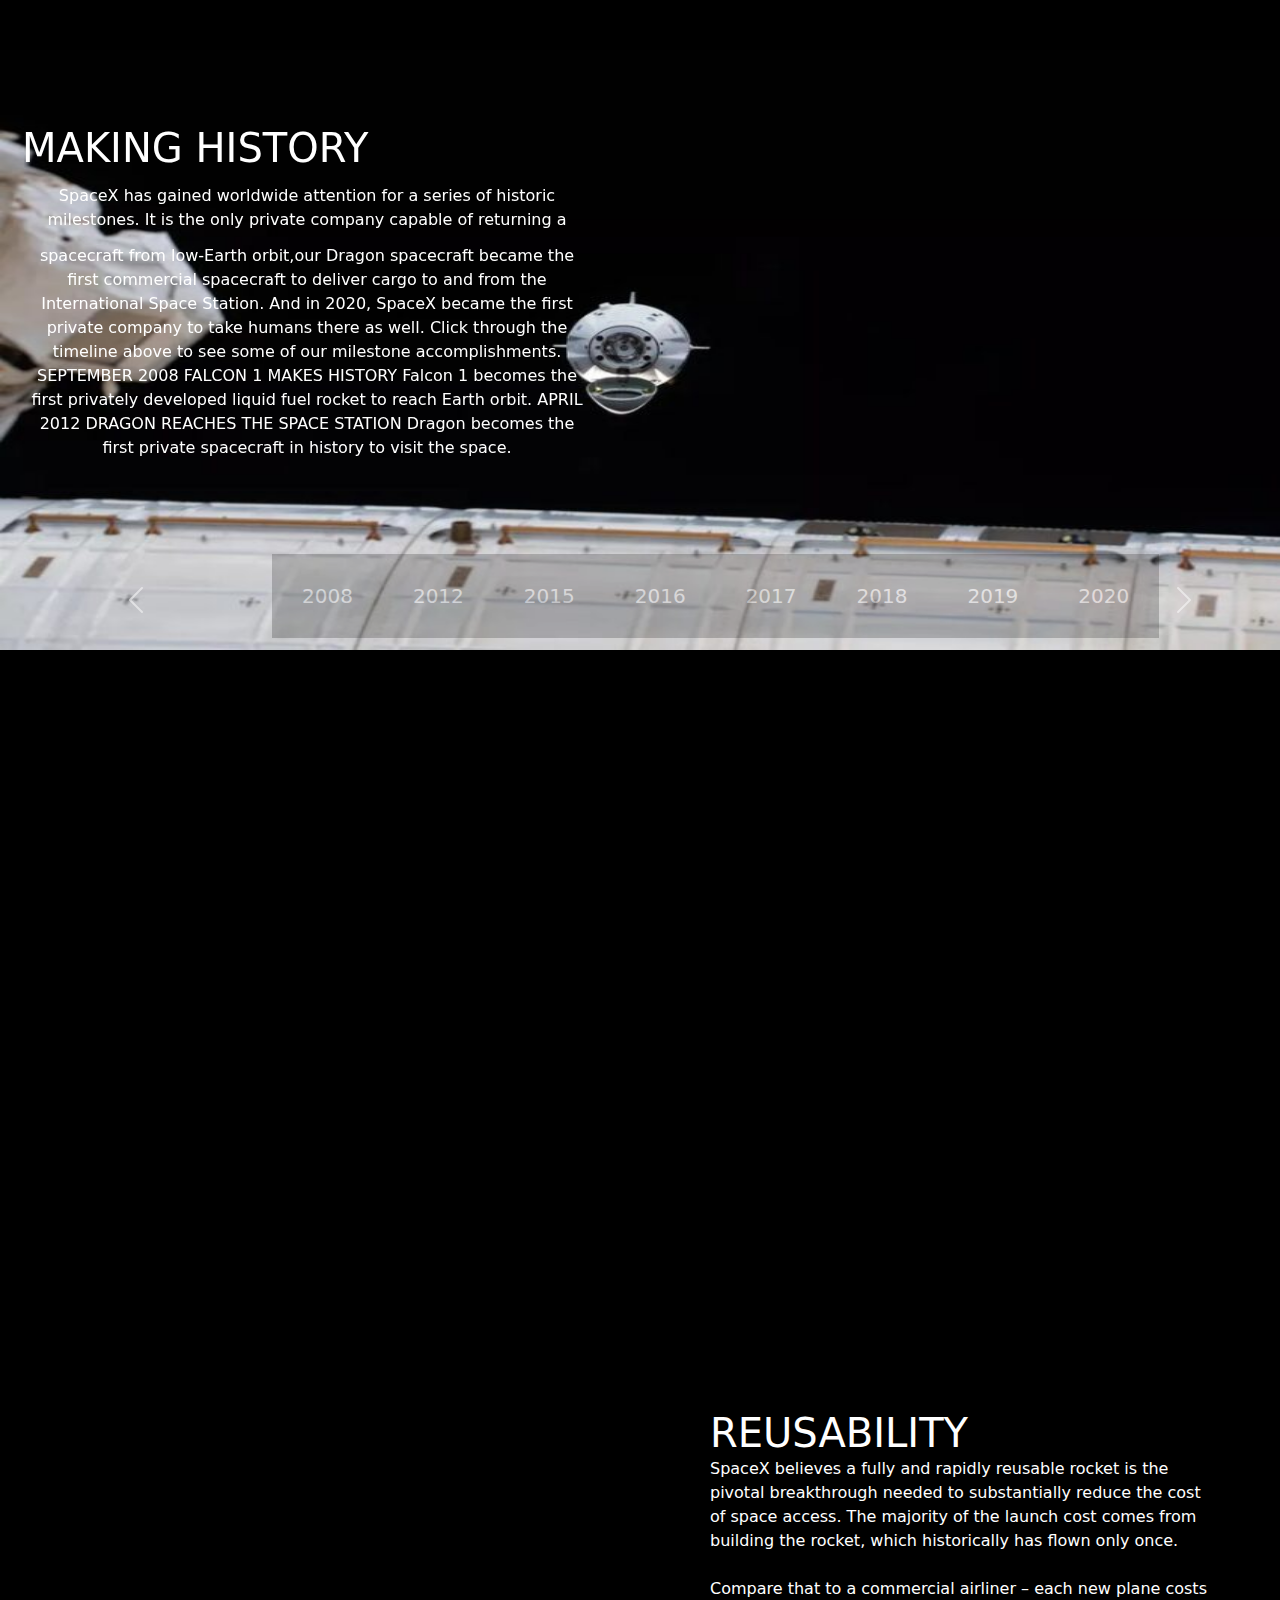
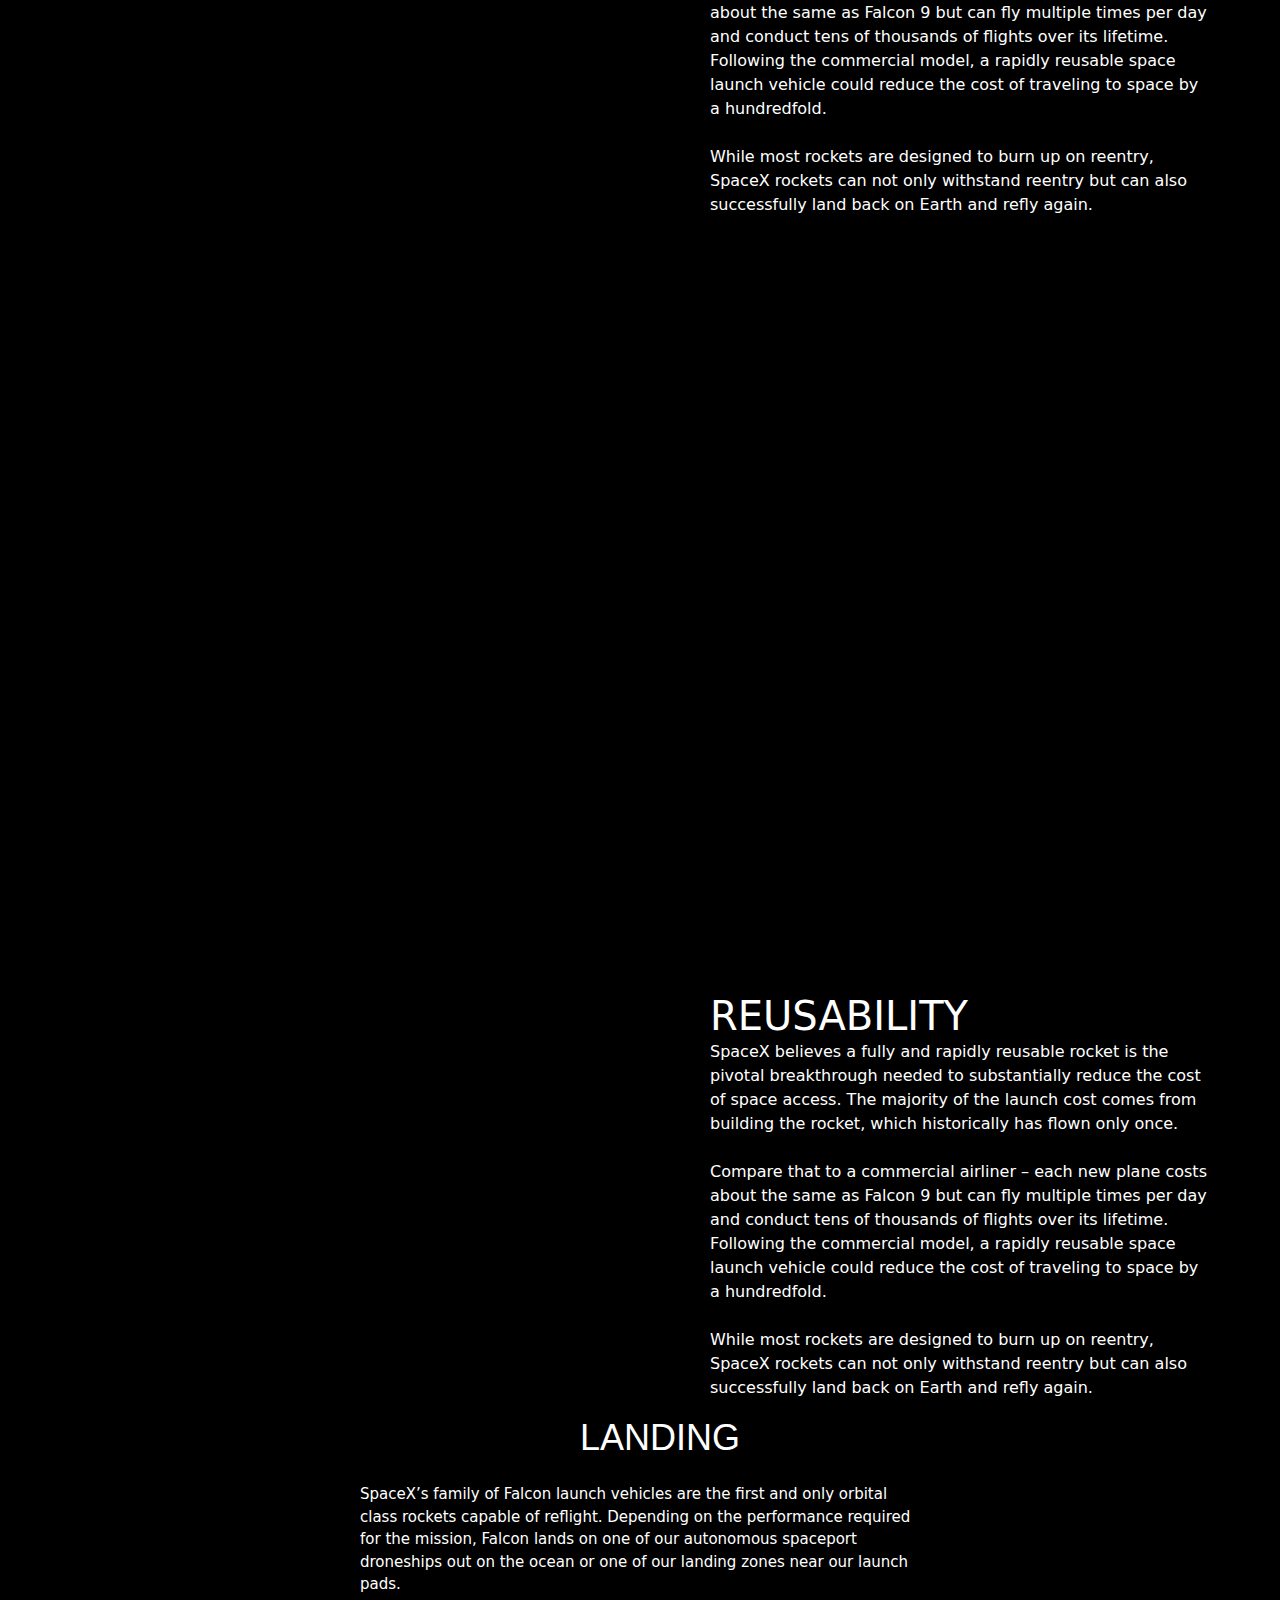
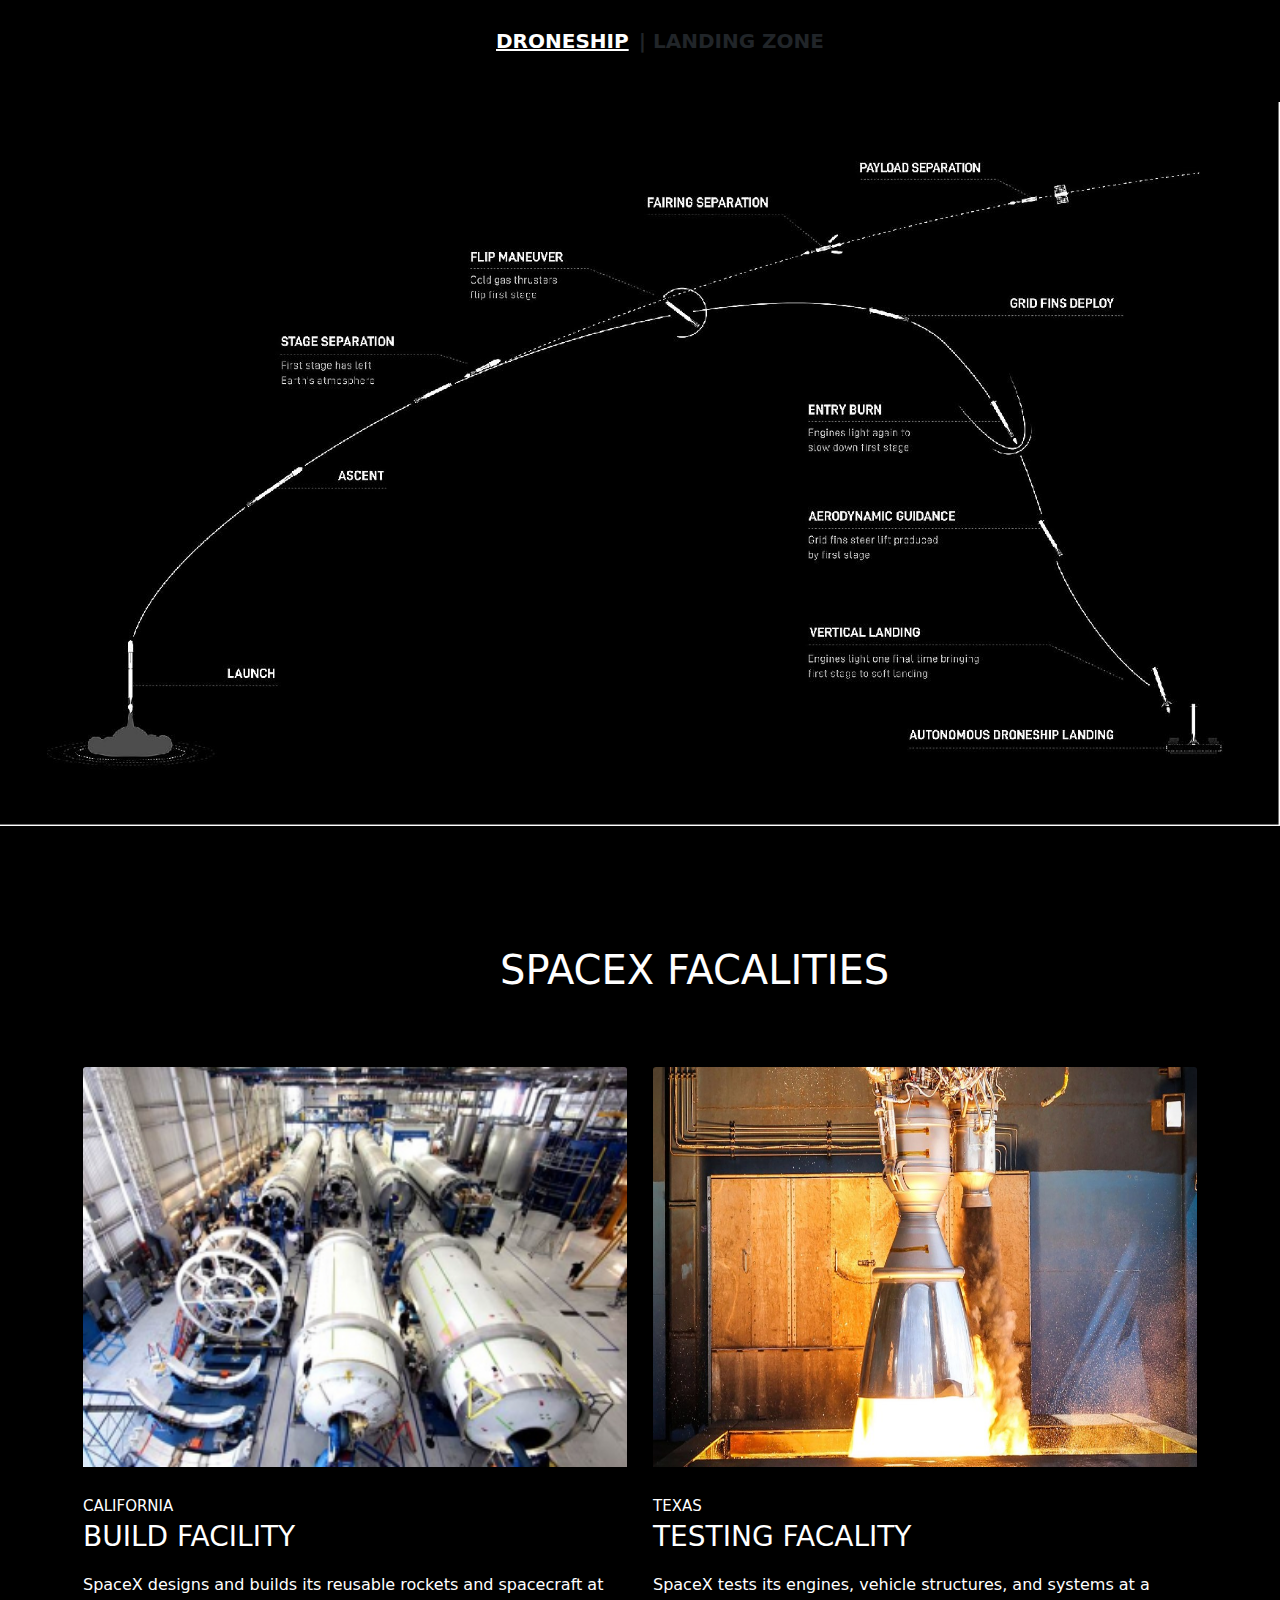
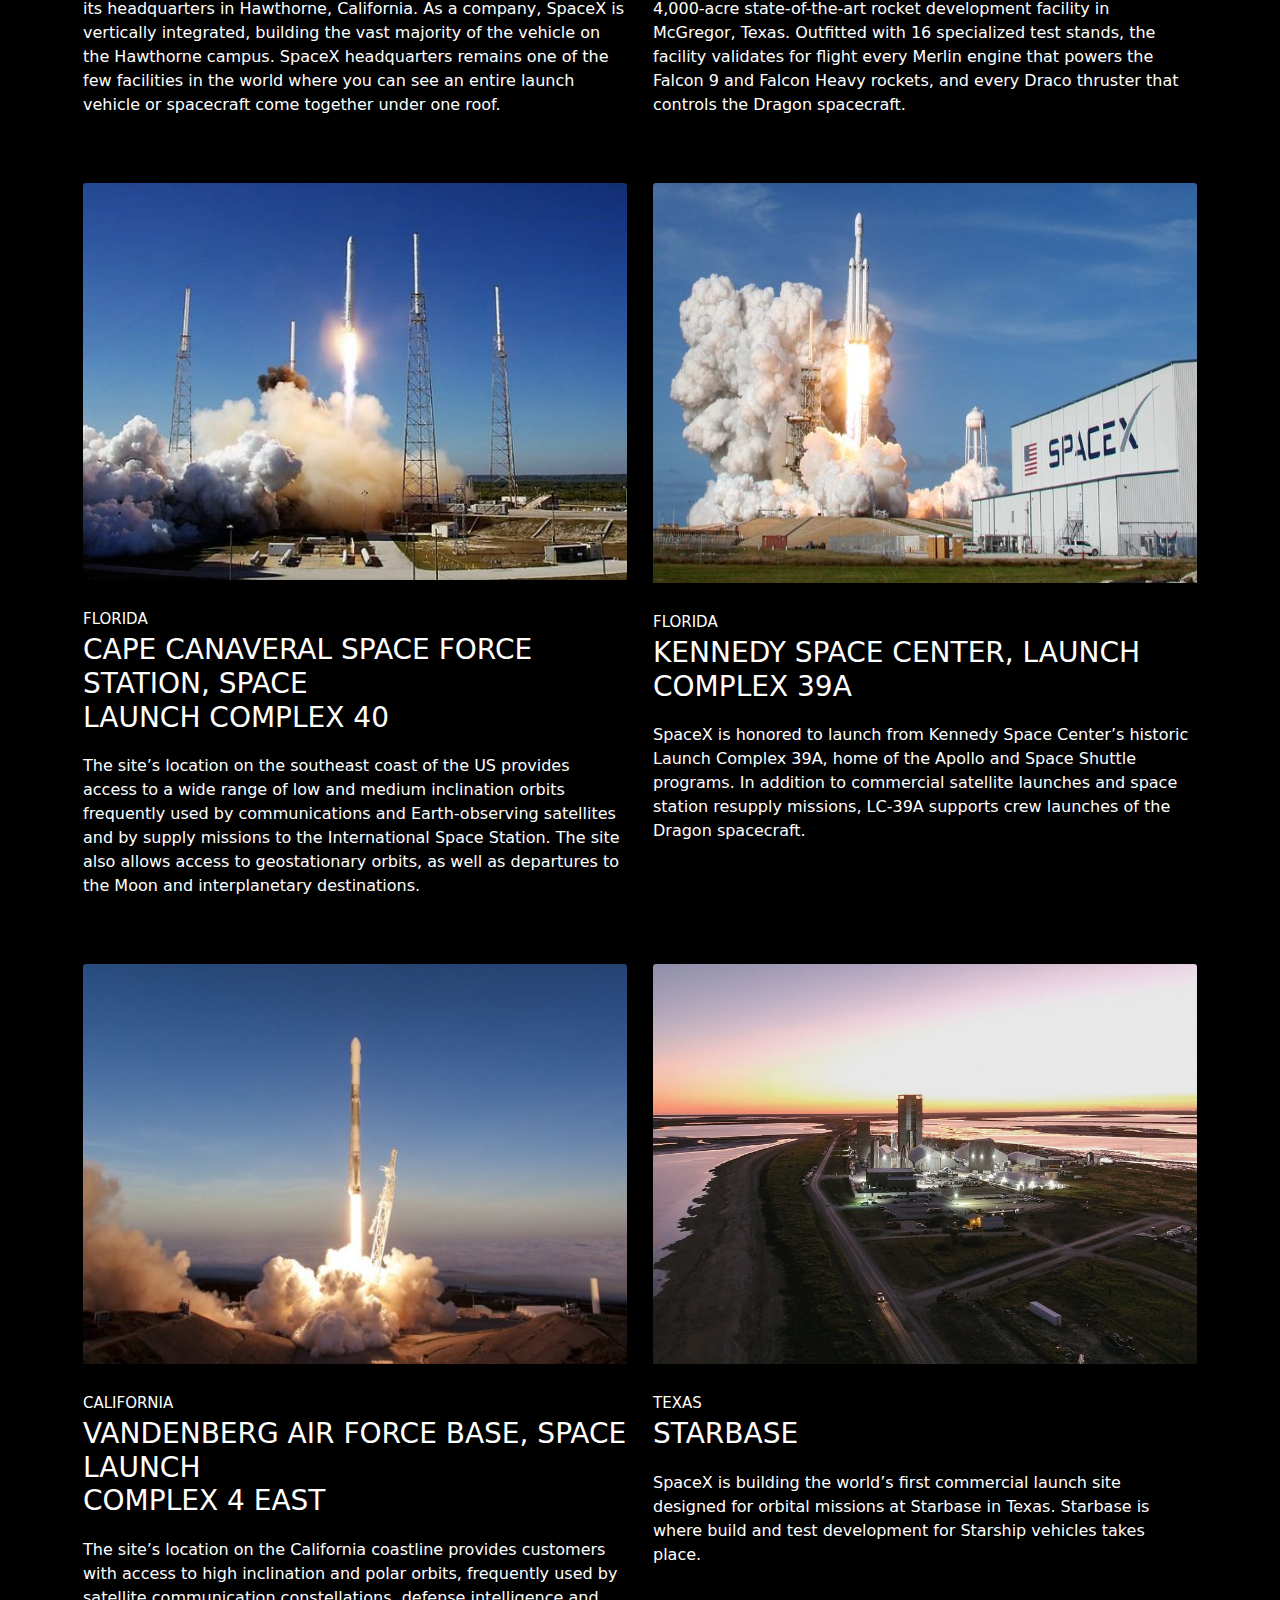
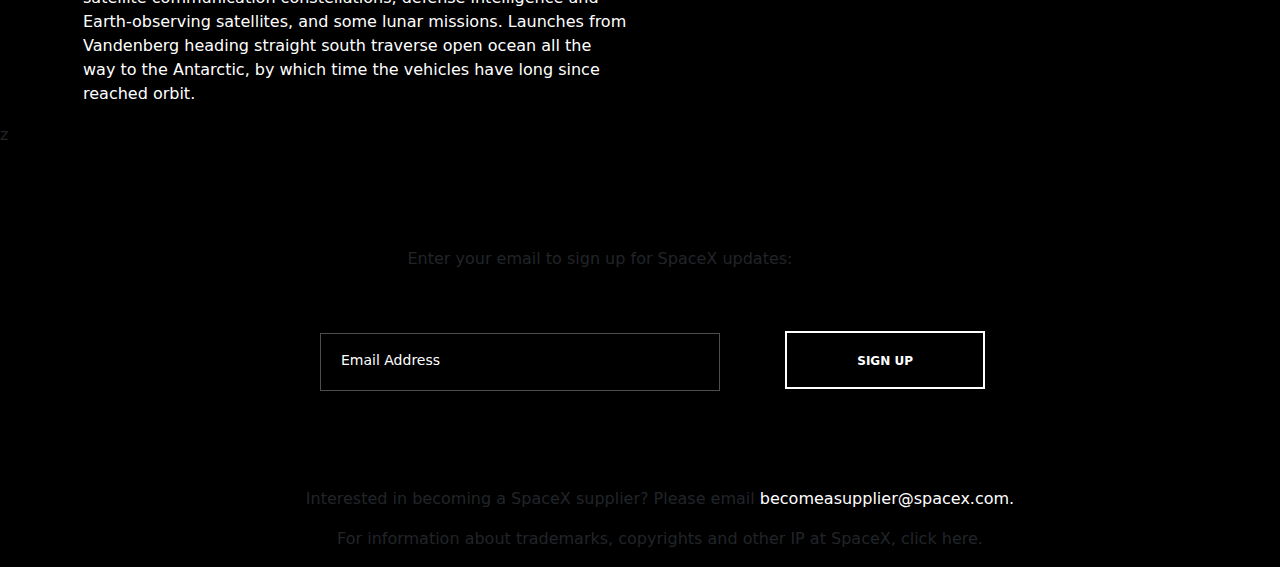
==== commit dfe63349: "add spaceX reuseability" ====
--- a/space.html
+++ b/space.html
@@ -305,6 +305,21 @@
                 While most rockets are designed to burn up on reentry, SpaceX rockets can not only withstand reentry but
                 can also successfully land back on Earth and refly again.</p></div>
             <br><br><br>
+            <iframe src="./img/mission_reusability.webm" frameborder="0" class="br"></iframe>
+        <div class="bu"><br><br><br>
+            <h2 class="bs">REUSABILITY</h2>
+            <p class="bt">SpaceX believes a fully and rapidly reusable rocket is the pivotal breakthrough needed to
+                substantially reduce the cost of space access. The majority of the launch cost comes from building the
+                rocket, which historically has flown only once. <br><br>
+
+                Compare that to a commercial airliner – each new plane costs about the same as Falcon 9 but can fly
+                multiple times per day and conduct tens of thousands of flights over its lifetime. Following the
+                commercial model, a rapidly reusable space launch vehicle could reduce the cost of traveling to space by
+                a hundredfold. <br><br>
+
+                While most rockets are designed to burn up on reentry, SpaceX rockets can not only withstand reentry but
+                can also successfully land back on Earth and refly again.</p></div>
+            <br><br><br>
             <h2 class="bl">LANDING</h2><br><br>
             <p class="bm">SpaceX’s family of Falcon launch vehicles are the first and only orbital class rockets capable
                 of
@@ -396,33 +411,7 @@
                 </div>
             </div>
         </div>
-    </div>
-     <div class="container">
-        <div class="row">
-            <div class="col-6">
-                <div class="card ba">
-                    <img src="./img/VANDEN.jpg" alt="" class="card-img-top" height="400px">
-                    <h5 class="bc">CALIFORNIA</h5>
-                    <h3 class="bd">VANDENBERG AIR FORCE BASE, SPACE LAUNCH <br>COMPLEX 4 EAST</h3>
-                    <p class="be">The site’s location on the California coastline provides customers with access to high
-                        inclination and polar orbits, frequently used by satellite communication constellations, defense
-                        intelligence and Earth-observing satellites, and some lunar missions. Launches from Vandenberg
-                        heading straight south traverse open ocean all the way to the Antarctic, by which time the
-                        vehicles have long since reached orbit.</p>
-                </div>
-            </div>
-            <div class="col-6">
-                <div class="card ba">
-                    <img src="./img/STARB.jpg" alt="" class="card-img-top" height="400px">
-                    <h5 class="bc">TEXAS</h5>
-                    <h3 class="bd">STARBASE</h3>
-                    <p class="be">SpaceX is building the world’s first commercial launch site designed for orbital
-                        missions at Starbase in Texas. Starbase is where build and test development for Starship
-                        vehicles takes place.</p>
-                </div>
-            </div>
-        </div>
-    </div>
+    </div>z
     <div class="bf">
         <p id="bk">Enter your email to sign up for SpaceX updates:</p>
         <div class="bg">
@@ -432,15 +421,6 @@
                     becomeasupplier@spacex.com.</span></p>
             <p>For information about trademarks, copyrights and other IP at SpaceX, click here.</p>
         </div>
-        <div class="bf">
-            <p id="bk">Enter your email to sign up for SpaceX updates:</p>
-            <div class="bg">
-                <input type="text" value="Email Address" class="bh">
-                <input type="text" value="SIGN UP" class="bii"><br><br><br><br><br>
-                <p>Interested in becoming a SpaceX supplier? Please email <span class="bji">
-                        becomeasupplier@spacex.com.</span></p>
-                <p>For information about trademarks, copyrights and other IP at SpaceX, click here.</p>
-            </div>
     </div>
 </body>
 
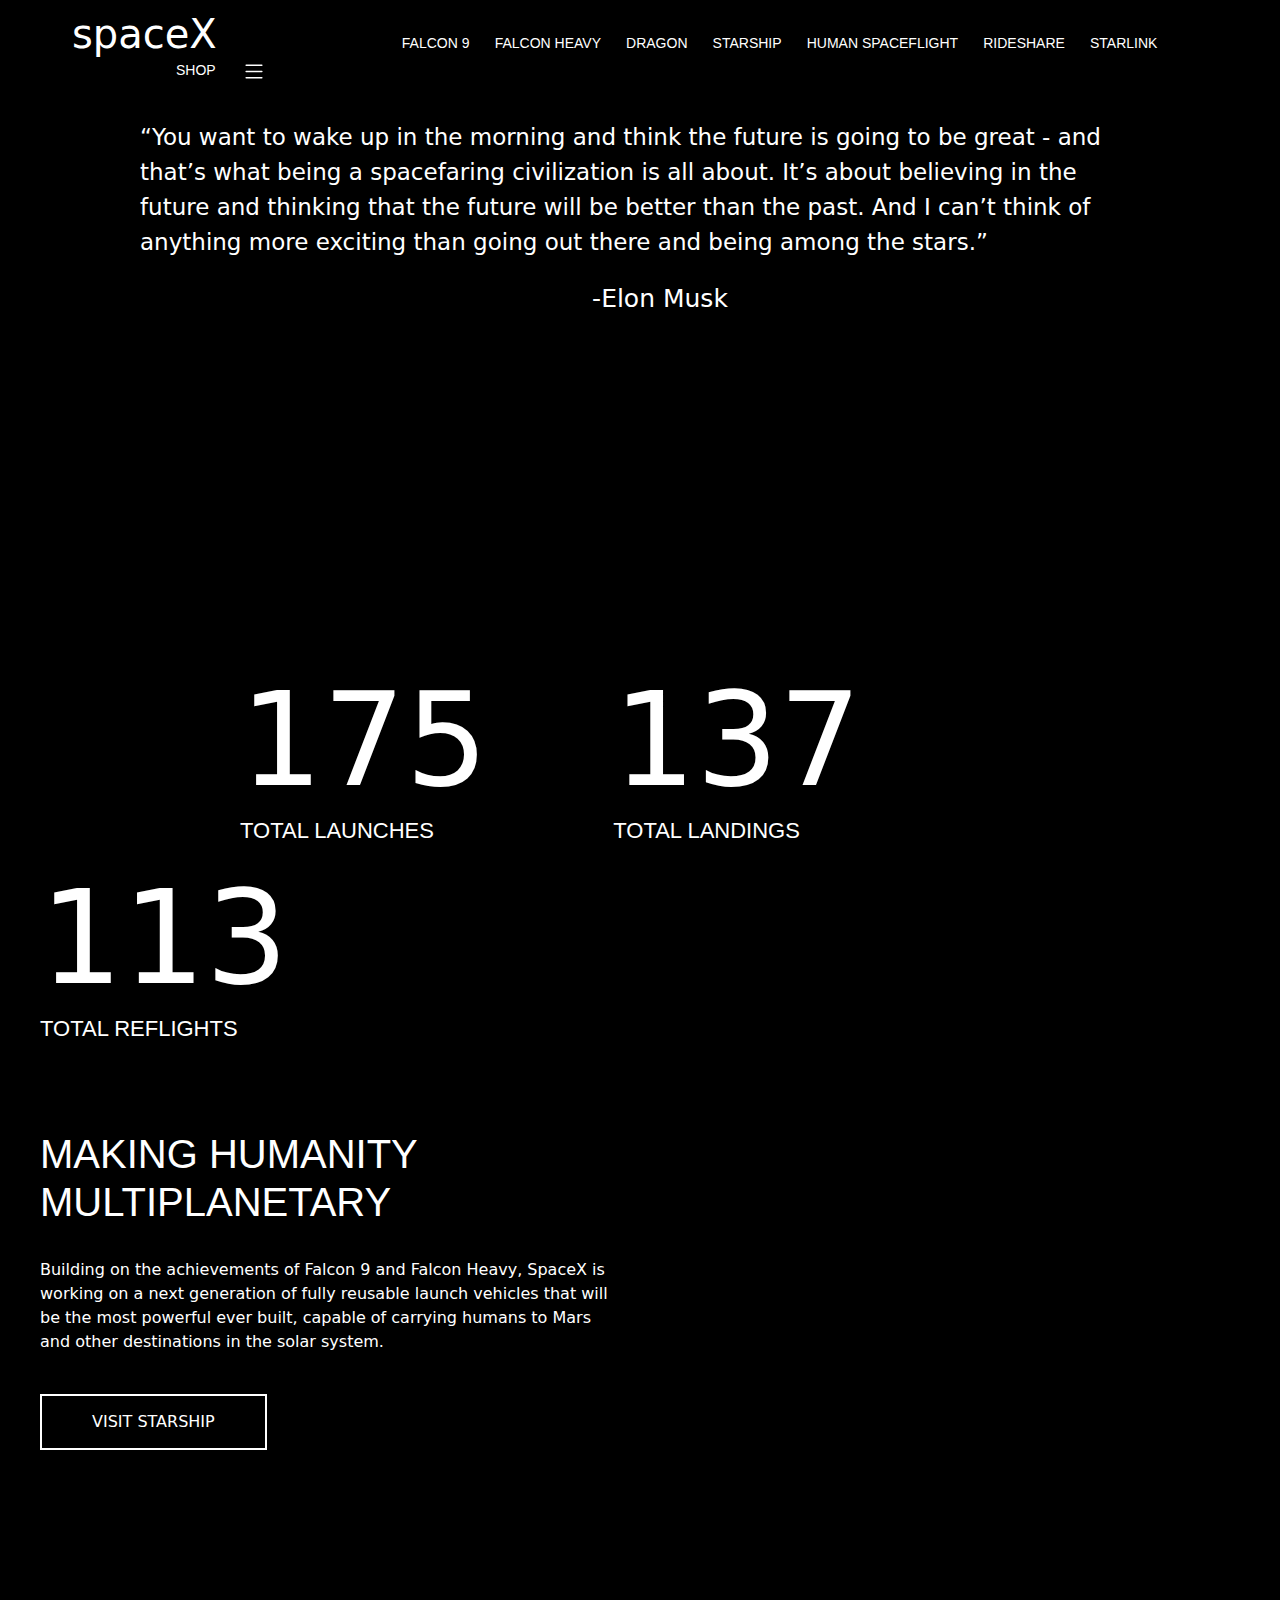
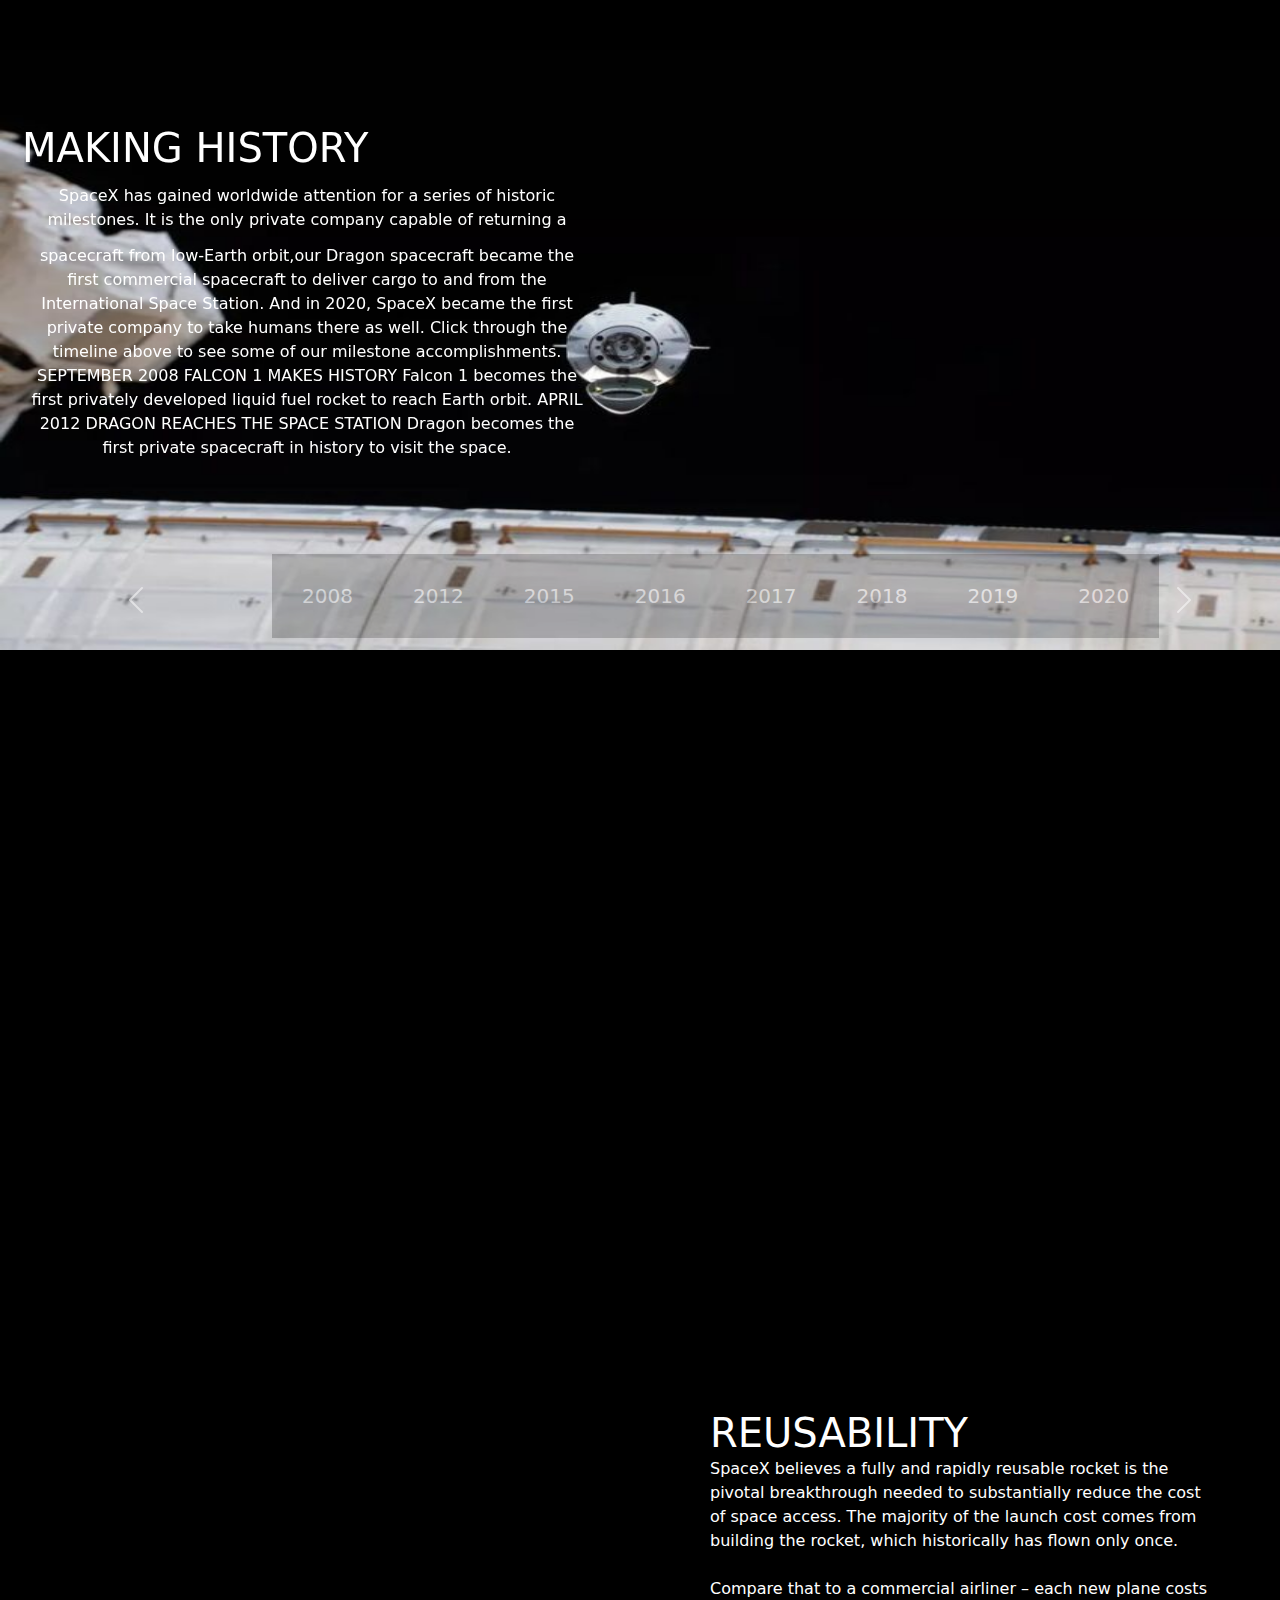
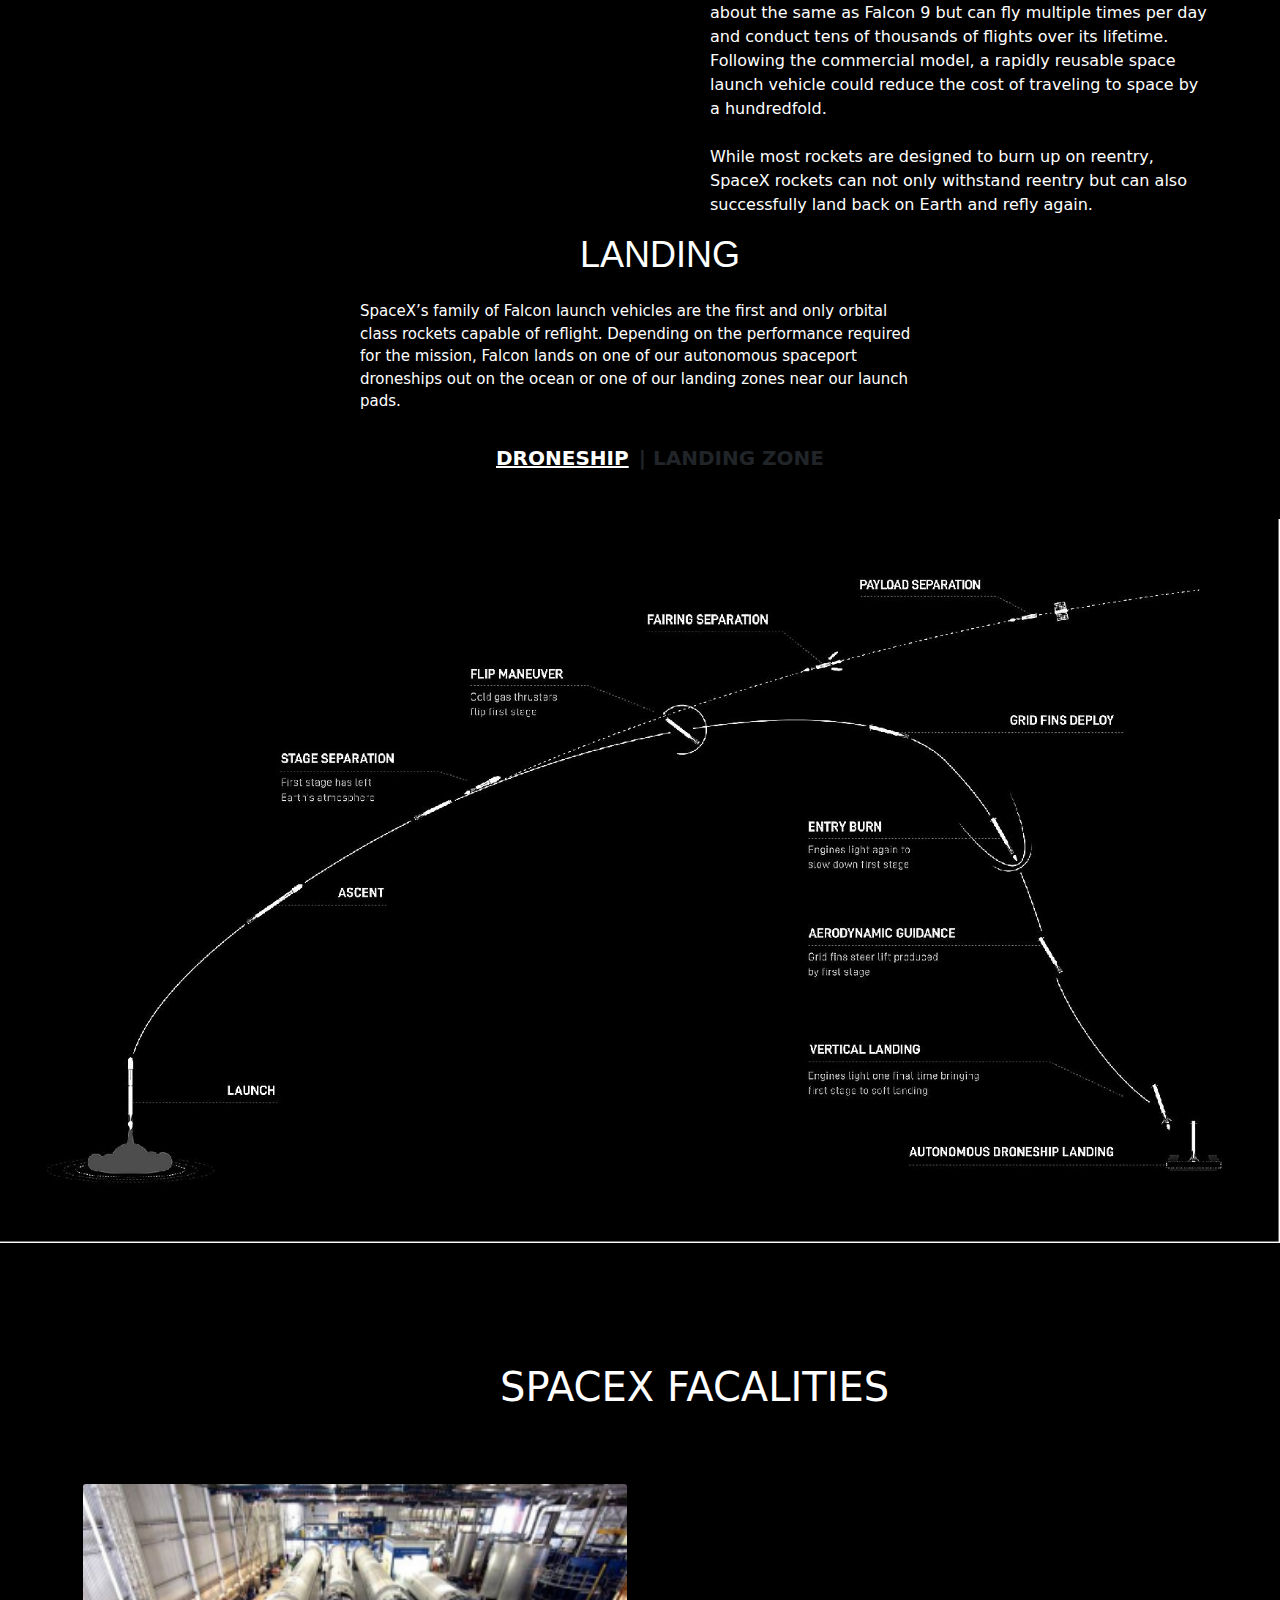
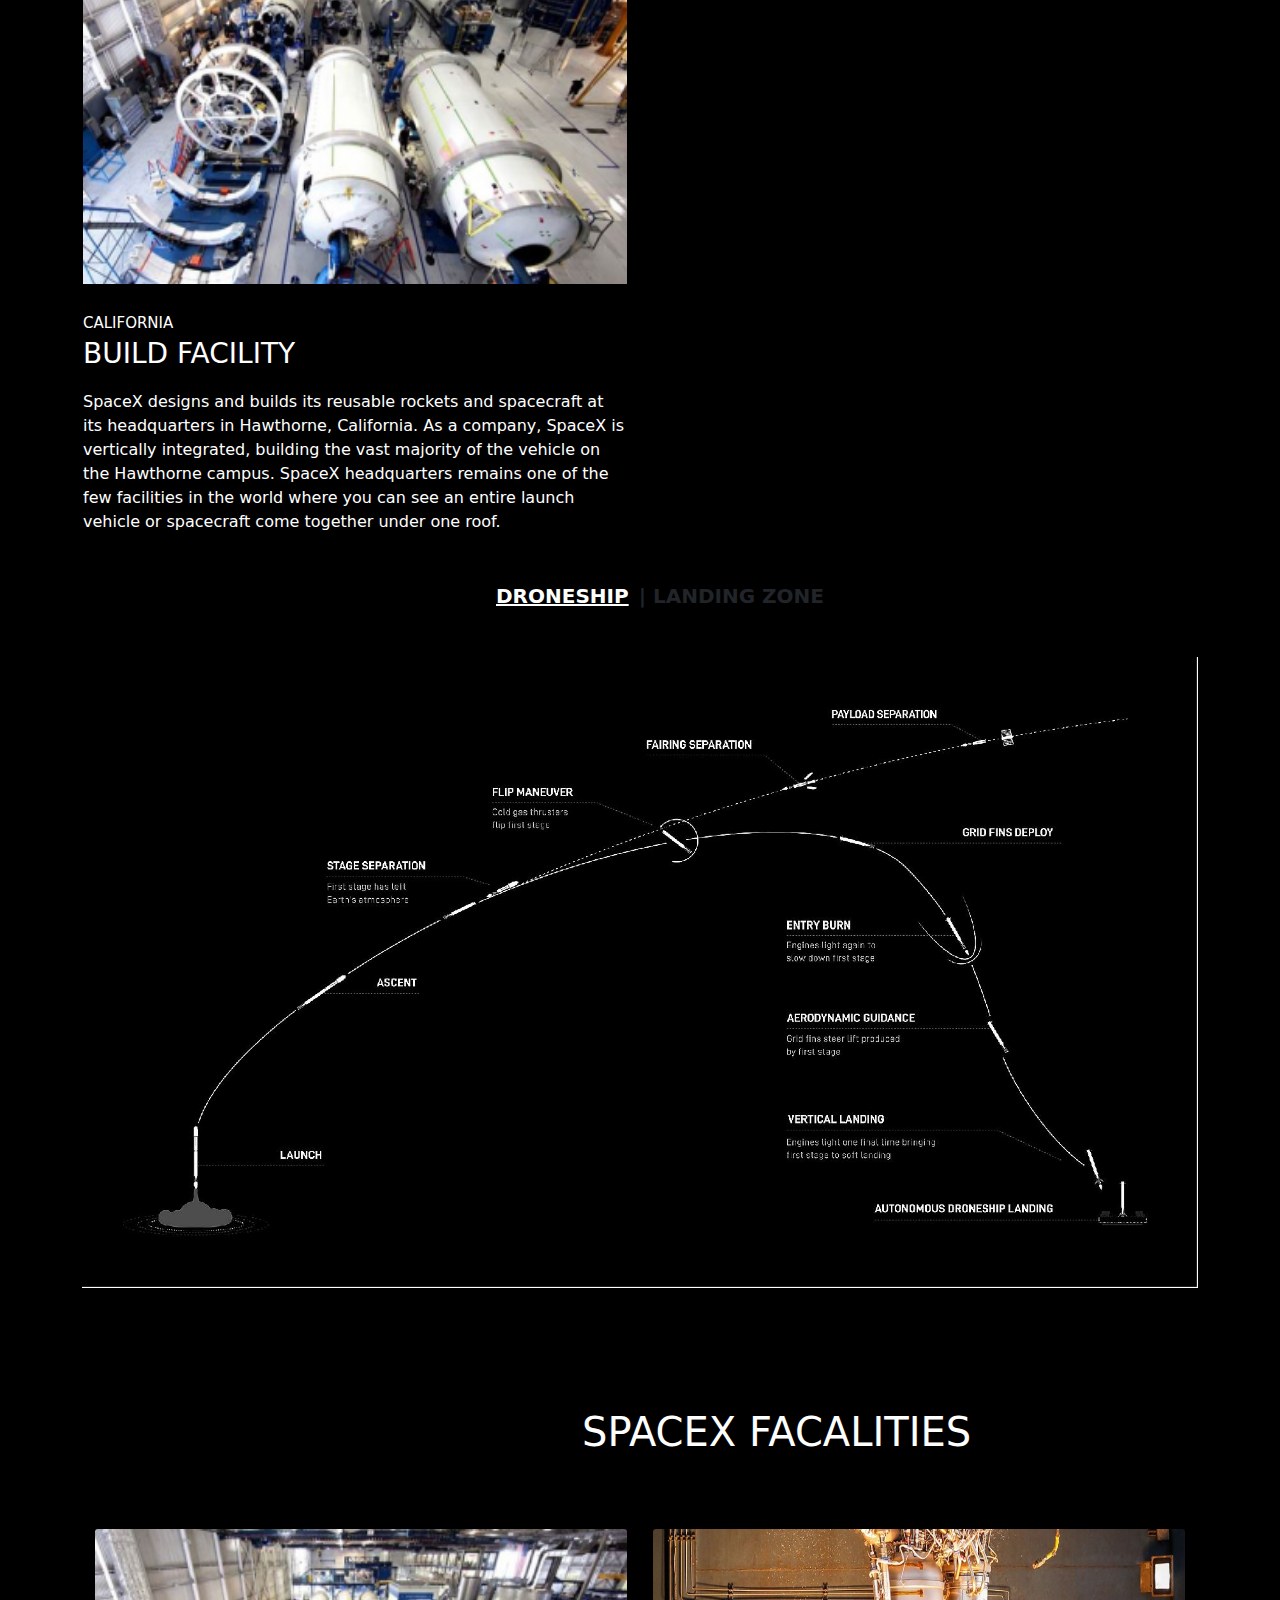
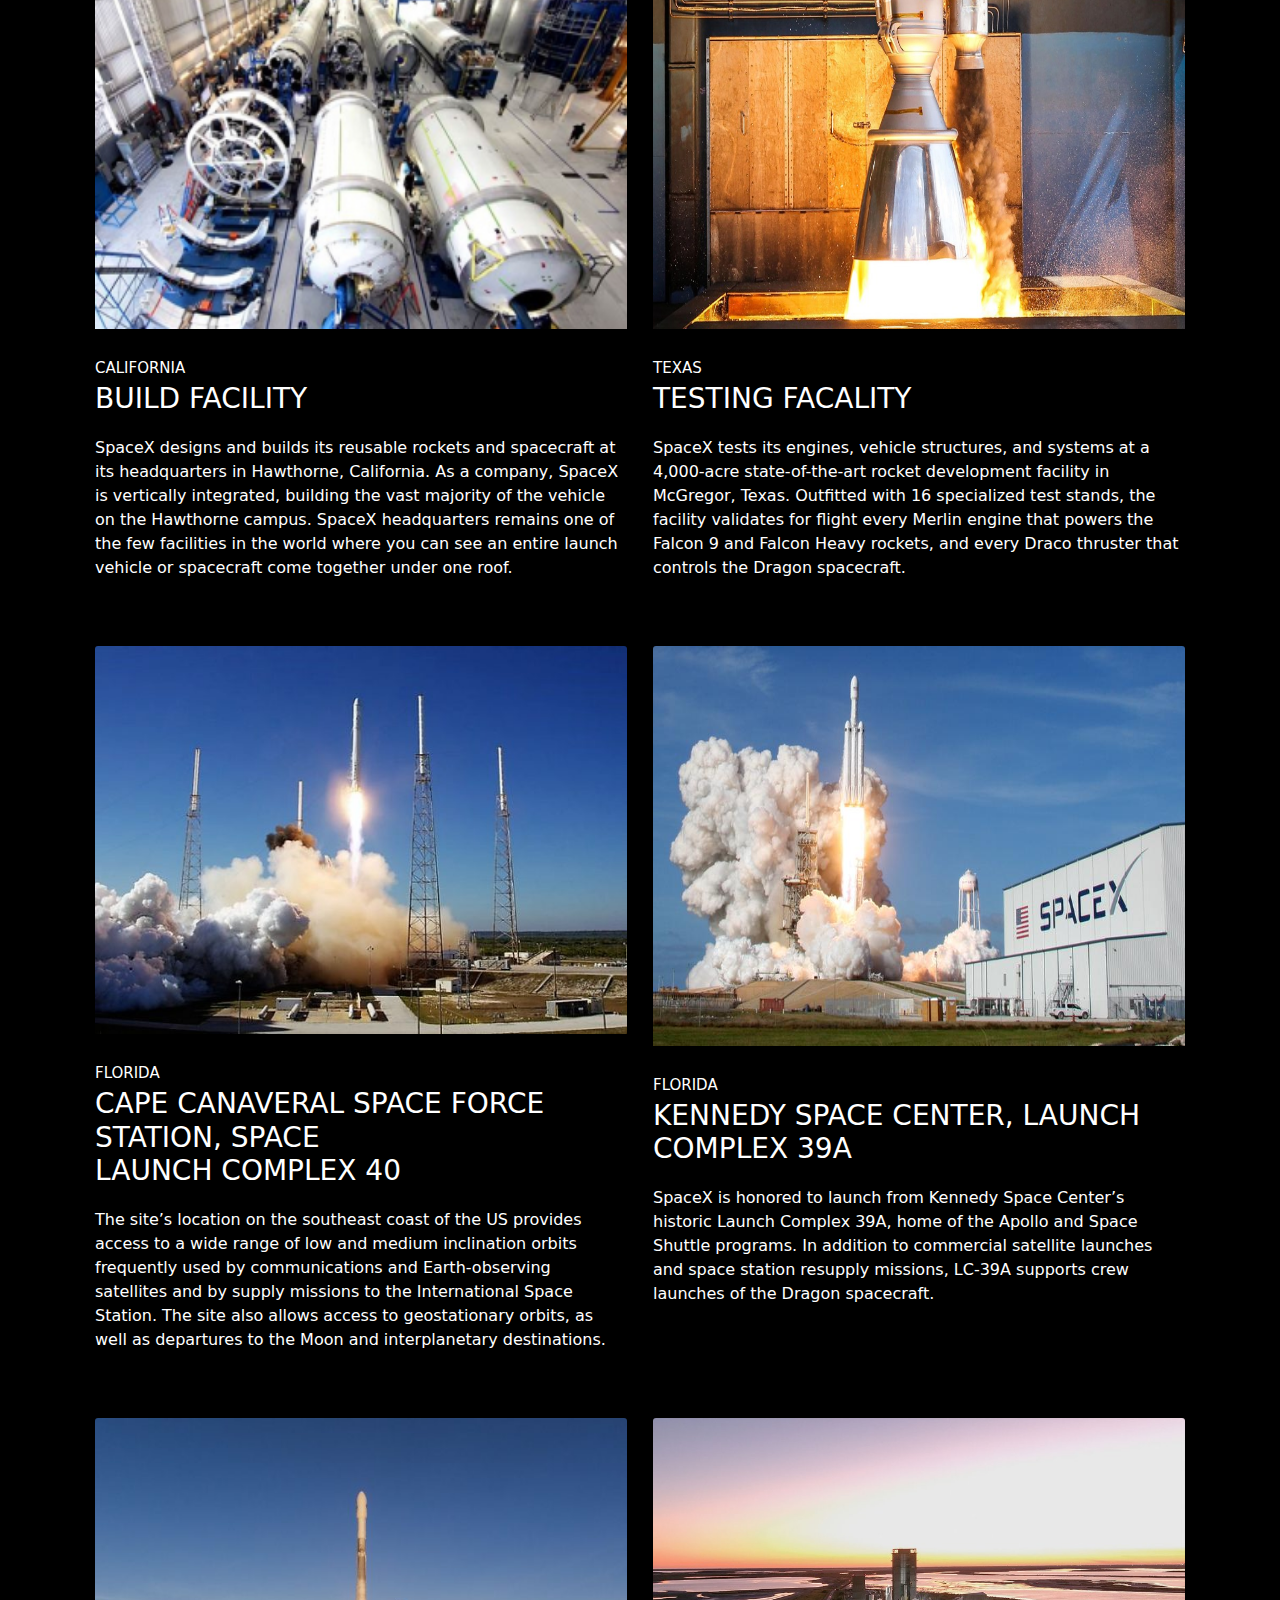
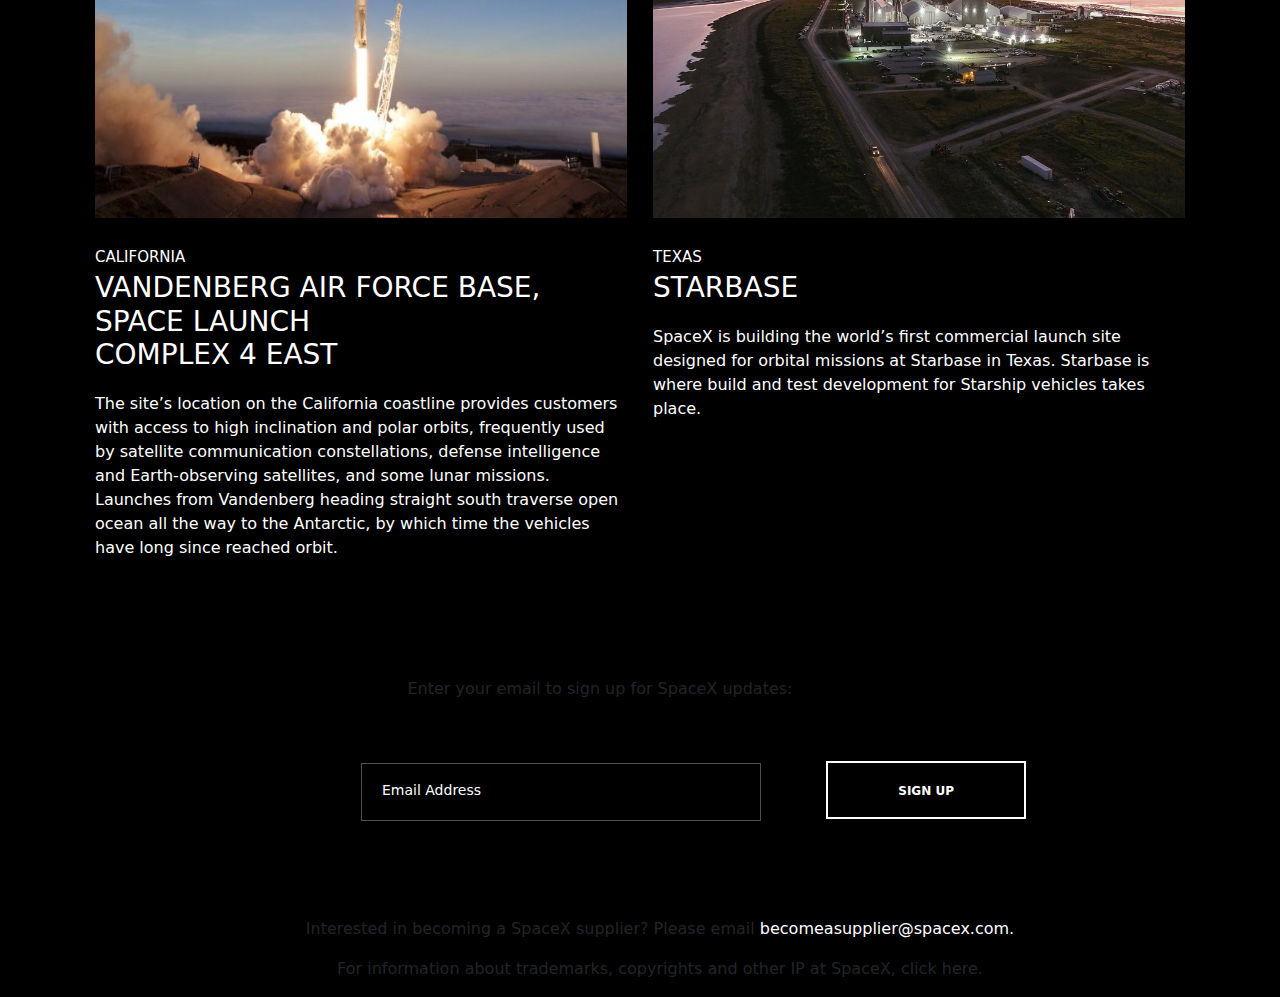
==== commit 28bd1bc3: "add landing zone" ====
--- a/space.html
+++ b/space.html
@@ -305,21 +305,6 @@
                 While most rockets are designed to burn up on reentry, SpaceX rockets can not only withstand reentry but
                 can also successfully land back on Earth and refly again.</p></div>
             <br><br><br>
-            <iframe src="./img/mission_reusability.webm" frameborder="0" class="br"></iframe>
-        <div class="bu"><br><br><br>
-            <h2 class="bs">REUSABILITY</h2>
-            <p class="bt">SpaceX believes a fully and rapidly reusable rocket is the pivotal breakthrough needed to
-                substantially reduce the cost of space access. The majority of the launch cost comes from building the
-                rocket, which historically has flown only once. <br><br>
-
-                Compare that to a commercial airliner – each new plane costs about the same as Falcon 9 but can fly
-                multiple times per day and conduct tens of thousands of flights over its lifetime. Following the
-                commercial model, a rapidly reusable space launch vehicle could reduce the cost of traveling to space by
-                a hundredfold. <br><br>
-
-                While most rockets are designed to burn up on reentry, SpaceX rockets can not only withstand reentry but
-                can also successfully land back on Earth and refly again.</p></div>
-            <br><br><br>
             <h2 class="bl">LANDING</h2><br><br>
             <p class="bm">SpaceX’s family of Falcon launch vehicles are the first and only orbital class rockets capable
                 of
@@ -347,6 +332,27 @@
                     </p>
                 </div>
             </div>
+            <div class="bo">
+                <p class="bp">DRONESHIP</p>
+                <p class="bq">| LANDING ZONE</p>
+            </div>
+            <img src="./img/land.jpeg" alt="" class="bn">
+        </div><br><br><br><br><br>
+        <h2 class="bb">SPACEX FACALITIES</h2><br><br><br><br>
+        <div class="container">
+            <div class="row"><br><br>
+                <div class="col-6">
+                    <div class="card ba">
+                        <img src="./img/Fac.jpg" alt="" class="card-img-top" height="400px">
+                        <h5 class="bc">CALIFORNIA</h5>
+                        <h3 class="bd">BUILD FACILITY</h3>
+                        <p class="be">SpaceX designs and builds its reusable rockets and spacecraft at its headquarters in
+                            Hawthorne, California. As a company, SpaceX is vertically integrated, building the vast majority
+                            of the vehicle on the Hawthorne campus. SpaceX headquarters remains one of the few facilities in
+                            the world where you can see an entire launch vehicle or spacecraft come together under one roof.
+                        </p>
+                    </div>
+                </div>
             <div class="col-6">
                 <div class="card ba">
                     <img src="./img/FIRE.jpg" alt="" class="card-img-top" height="400px">
@@ -411,7 +417,7 @@
                 </div>
             </div>
         </div>
-    </div>z
+    </div>
     <div class="bf">
         <p id="bk">Enter your email to sign up for SpaceX updates:</p>
         <div class="bg">
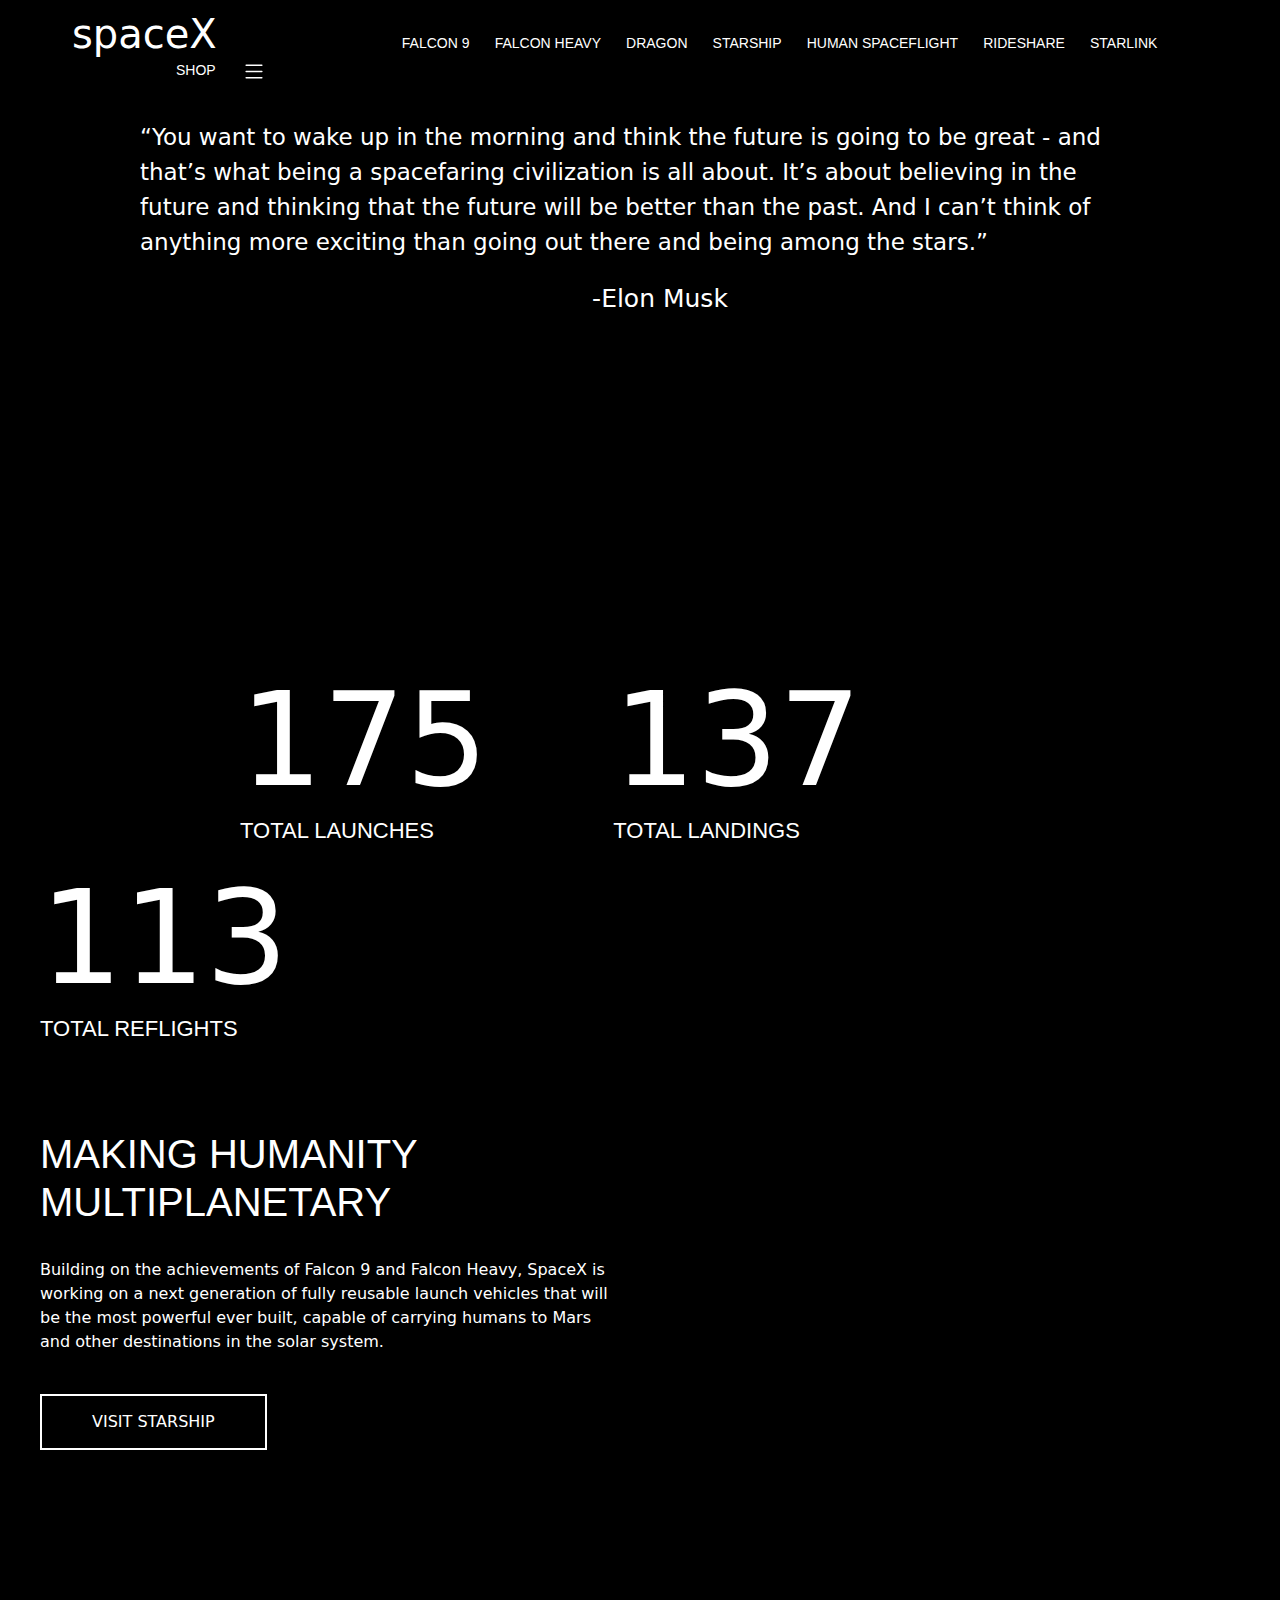
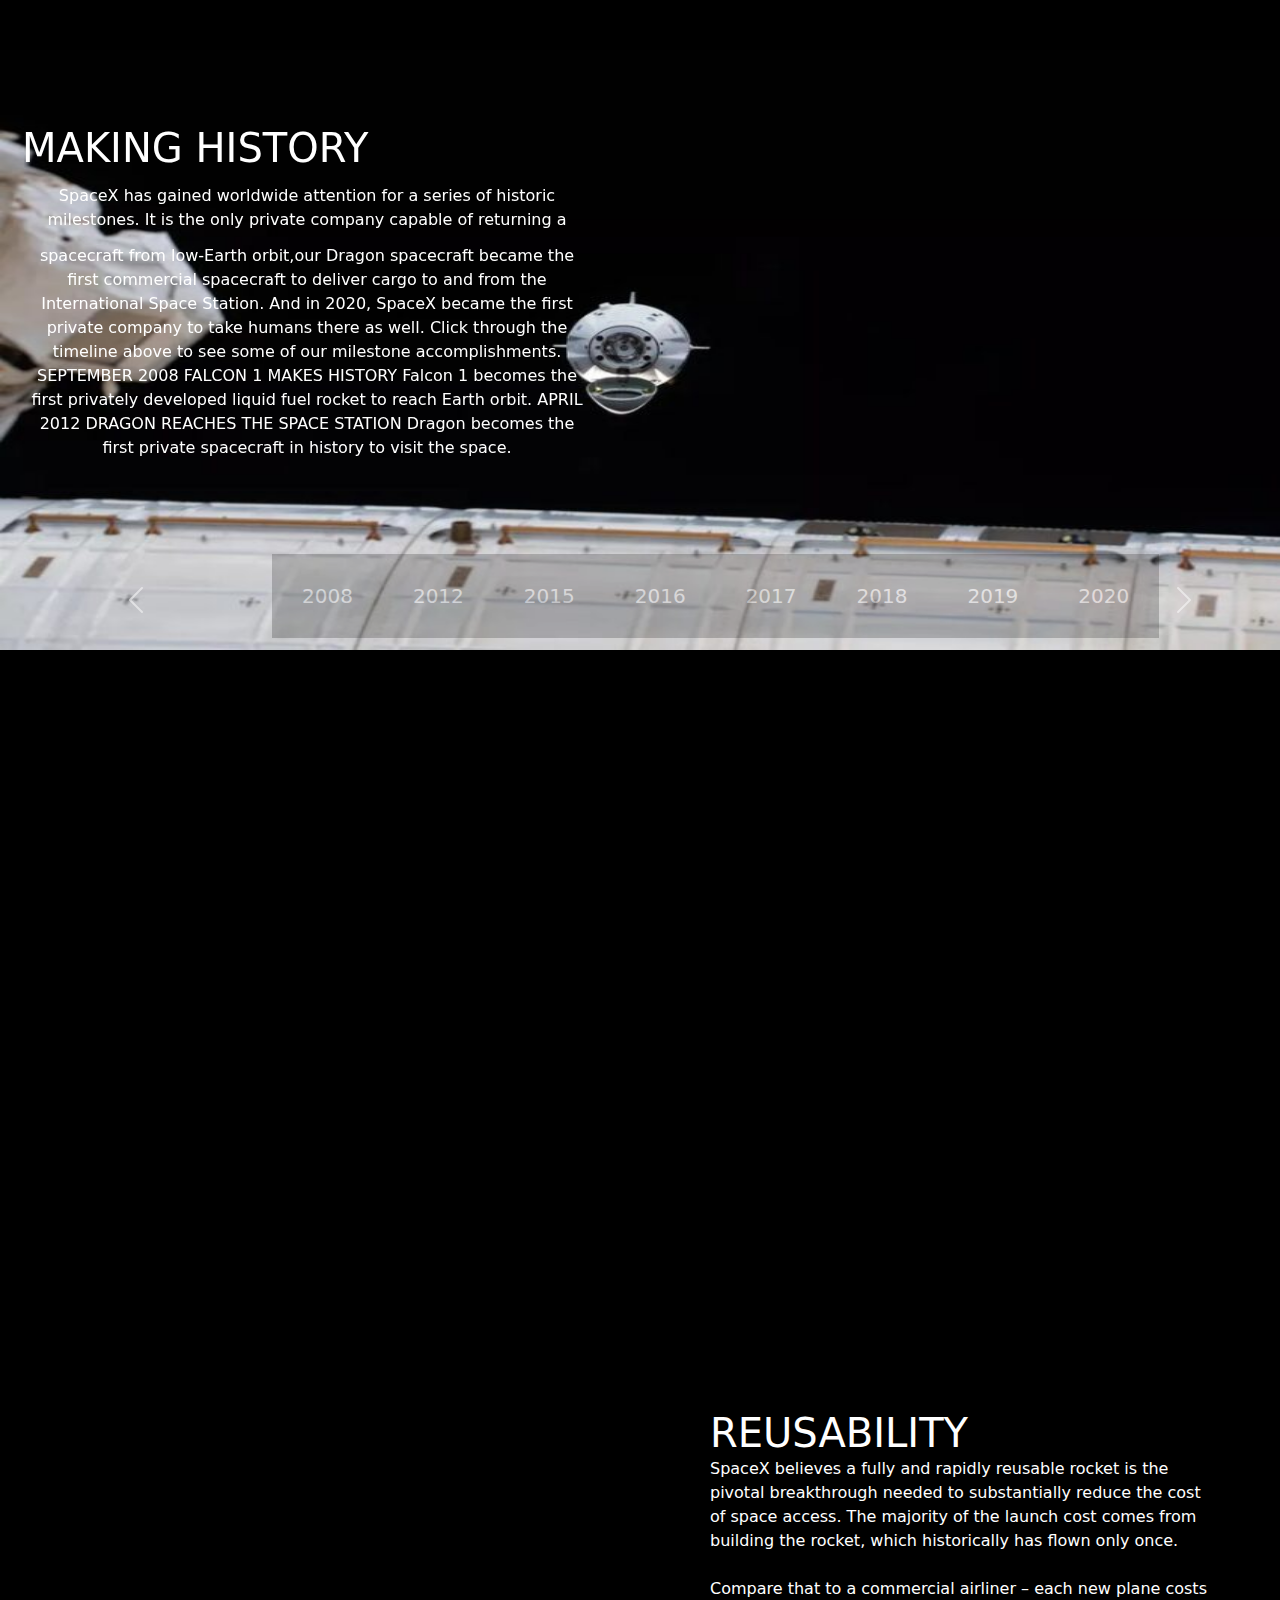
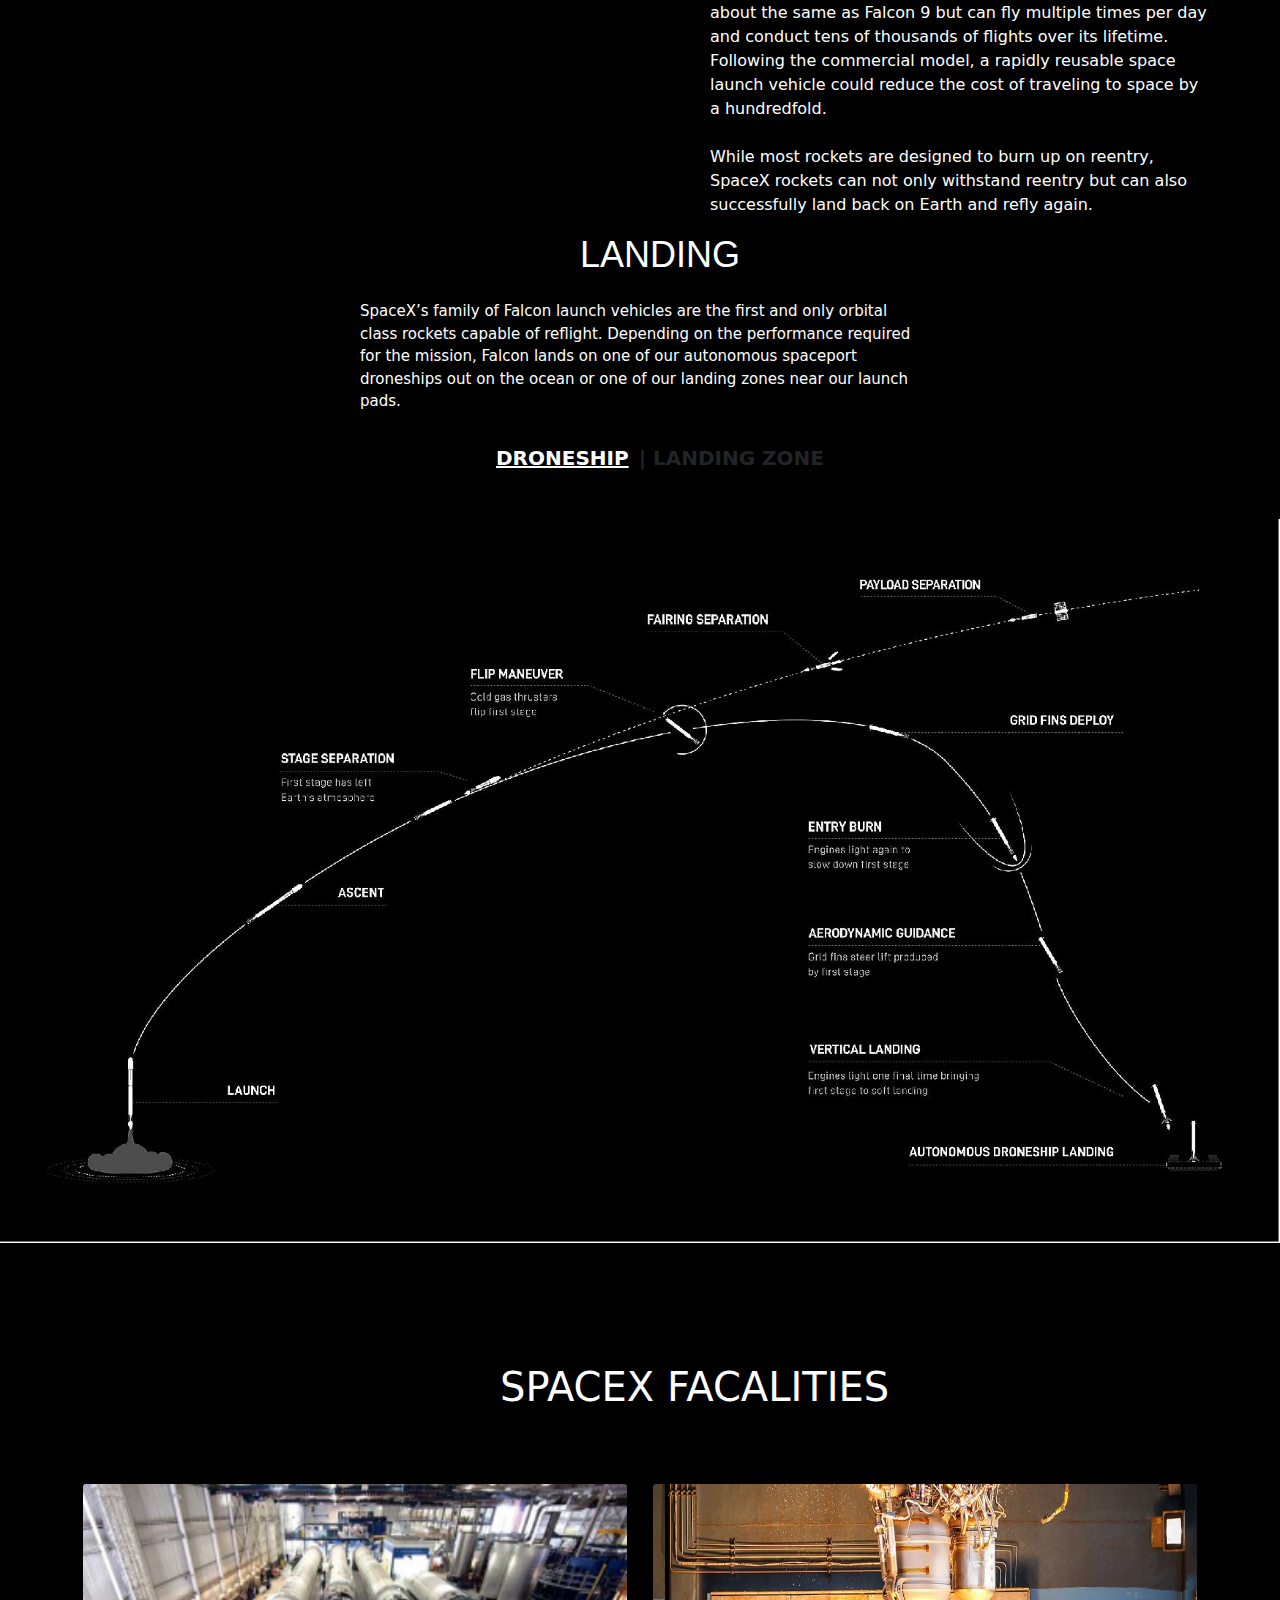
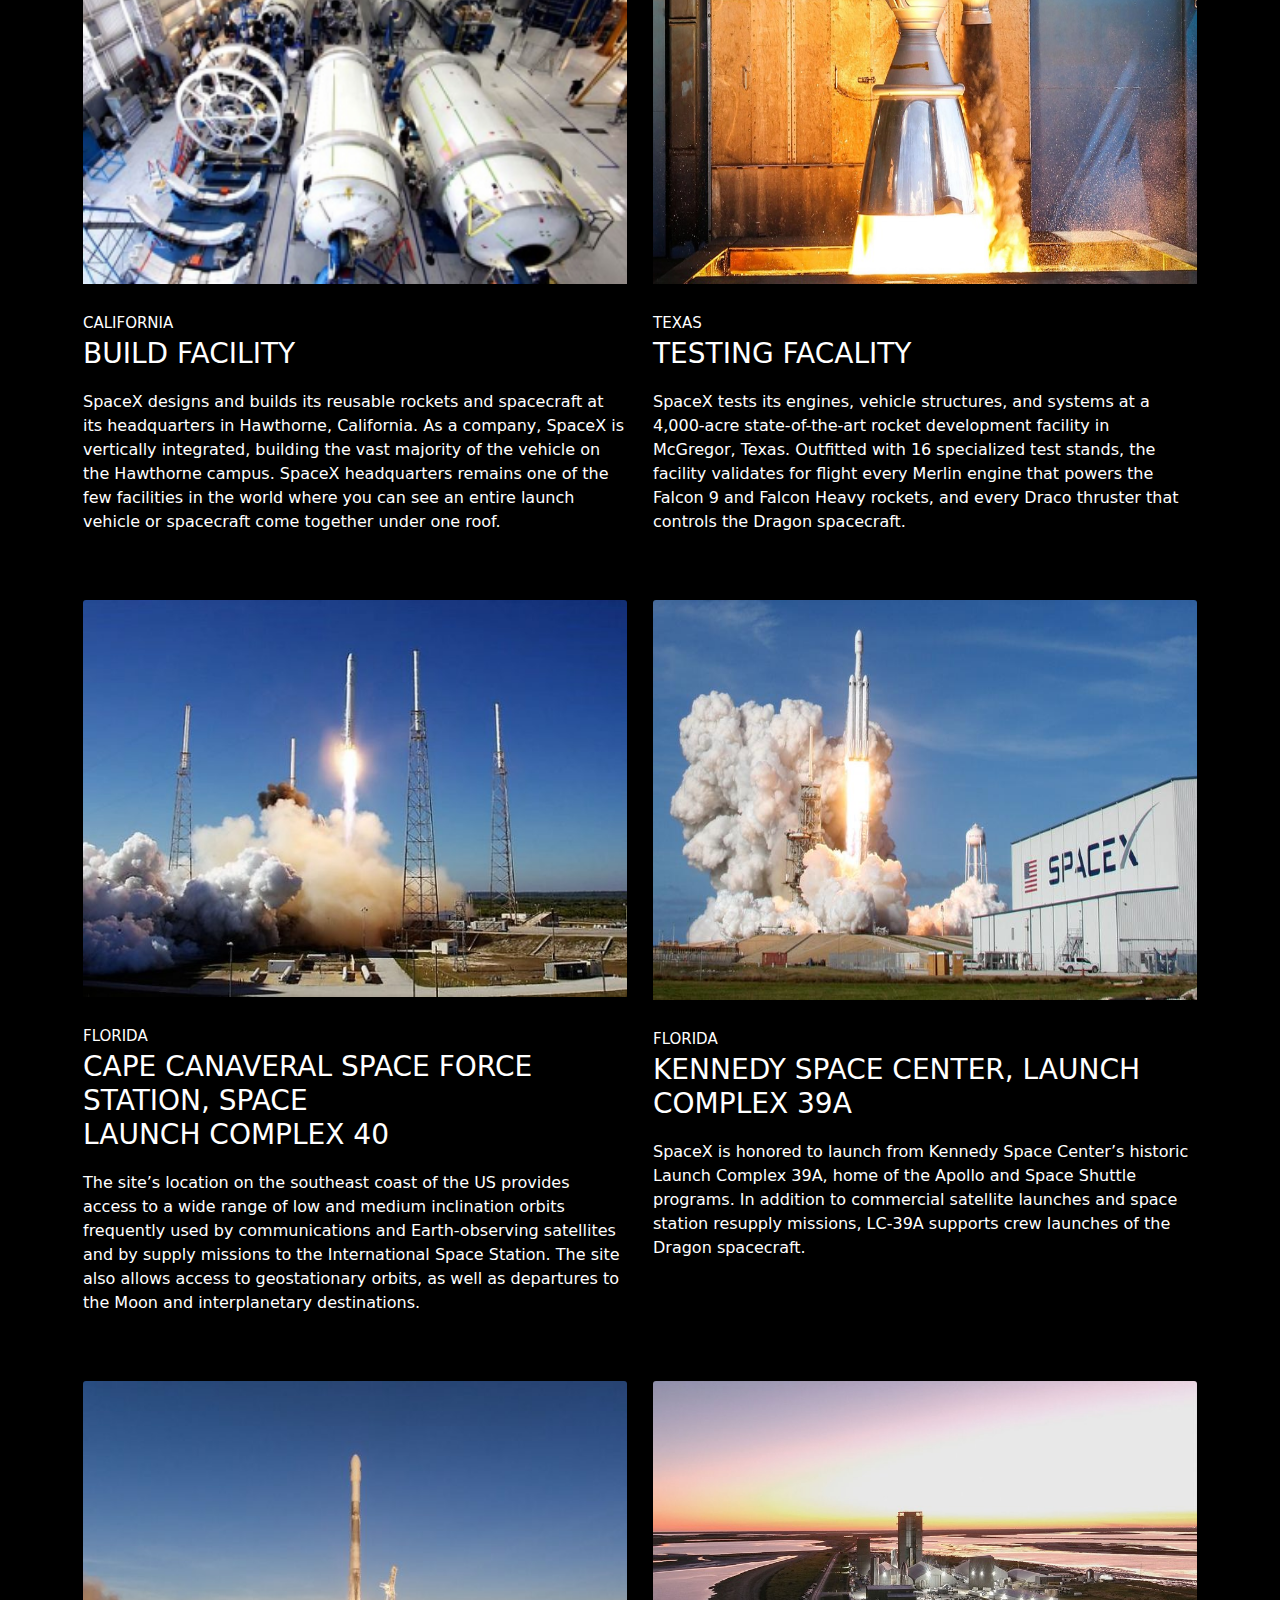
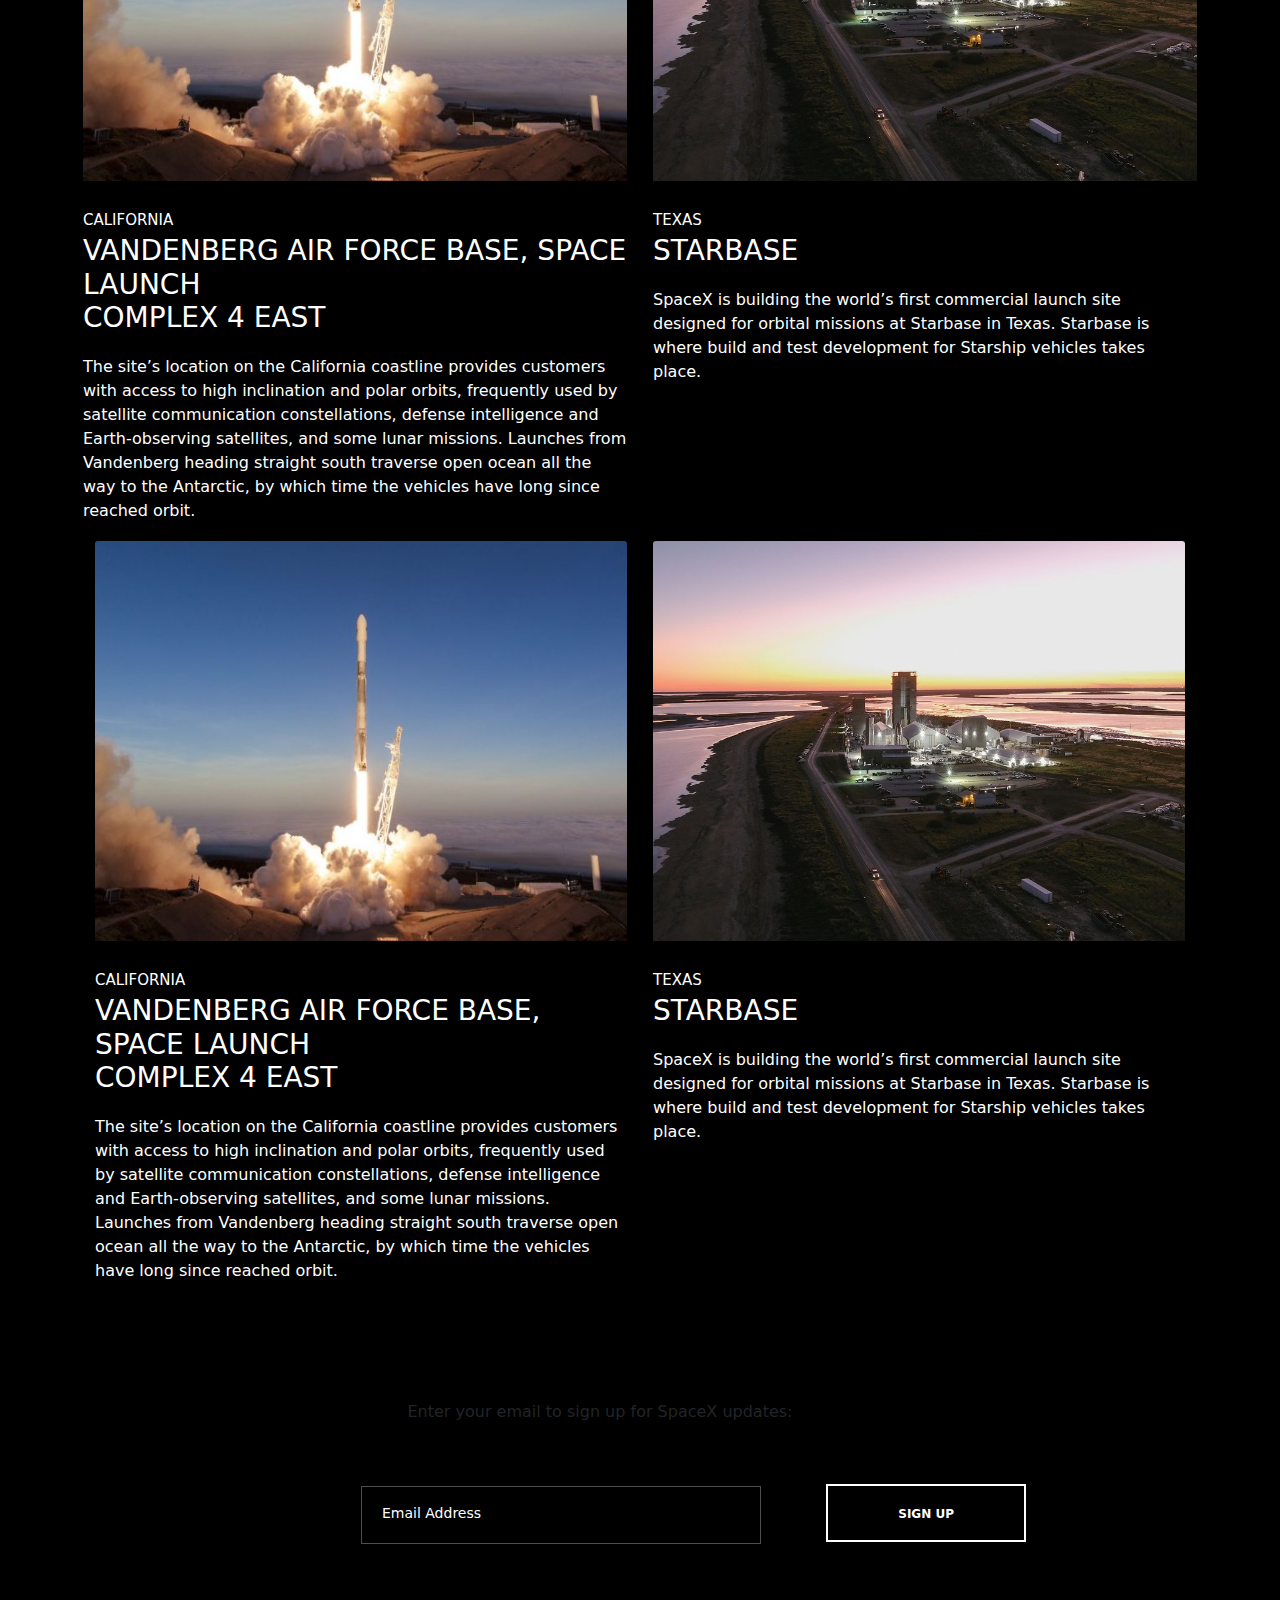
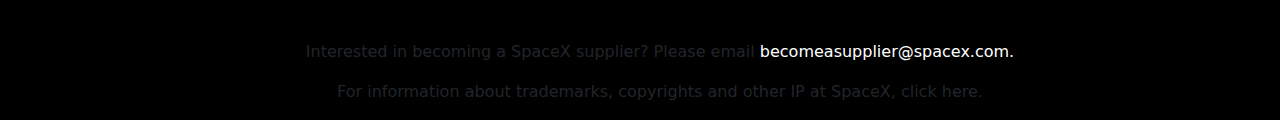
==== commit bb1cd0cd: "add sspaceX facilities" ====
--- a/space.html
+++ b/space.html
@@ -332,27 +332,6 @@
                     </p>
                 </div>
             </div>
-            <div class="bo">
-                <p class="bp">DRONESHIP</p>
-                <p class="bq">| LANDING ZONE</p>
-            </div>
-            <img src="./img/land.jpeg" alt="" class="bn">
-        </div><br><br><br><br><br>
-        <h2 class="bb">SPACEX FACALITIES</h2><br><br><br><br>
-        <div class="container">
-            <div class="row"><br><br>
-                <div class="col-6">
-                    <div class="card ba">
-                        <img src="./img/Fac.jpg" alt="" class="card-img-top" height="400px">
-                        <h5 class="bc">CALIFORNIA</h5>
-                        <h3 class="bd">BUILD FACILITY</h3>
-                        <p class="be">SpaceX designs and builds its reusable rockets and spacecraft at its headquarters in
-                            Hawthorne, California. As a company, SpaceX is vertically integrated, building the vast majority
-                            of the vehicle on the Hawthorne campus. SpaceX headquarters remains one of the few facilities in
-                            the world where you can see an entire launch vehicle or spacecraft come together under one roof.
-                        </p>
-                    </div>
-                </div>
             <div class="col-6">
                 <div class="card ba">
                     <img src="./img/FIRE.jpg" alt="" class="card-img-top" height="400px">
@@ -417,6 +396,31 @@
                 </div>
             </div>
         </div>
+        <div class="container">
+            <div class="row">
+                <div class="col-6">
+                    <div class="card ba">
+                        <img src="./img/VANDEN.jpg" alt="" class="card-img-top" height="400px">
+                        <h5 class="bc">CALIFORNIA</h5>
+                        <h3 class="bd">VANDENBERG AIR FORCE BASE, SPACE LAUNCH <br>COMPLEX 4 EAST</h3>
+                        <p class="be">The site’s location on the California coastline provides customers with access to high
+                            inclination and polar orbits, frequently used by satellite communication constellations, defense
+                            intelligence and Earth-observing satellites, and some lunar missions. Launches from Vandenberg
+                            heading straight south traverse open ocean all the way to the Antarctic, by which time the
+                            vehicles have long since reached orbit.</p>
+                    </div>
+                </div>
+                <div class="col-6">
+                    <div class="card ba">
+                        <img src="./img/STARB.jpg" alt="" class="card-img-top" height="400px">
+                        <h5 class="bc">TEXAS</h5>
+                        <h3 class="bd">STARBASE</h3>
+                        <p class="be">SpaceX is building the world’s first commercial launch site designed for orbital
+                            missions at Starbase in Texas. Starbase is where build and test development for Starship
+                            vehicles takes place.</p>
+                    </div>
+                </div>
+            </div>
     </div>
     <div class="bf">
         <p id="bk">Enter your email to sign up for SpaceX updates:</p>
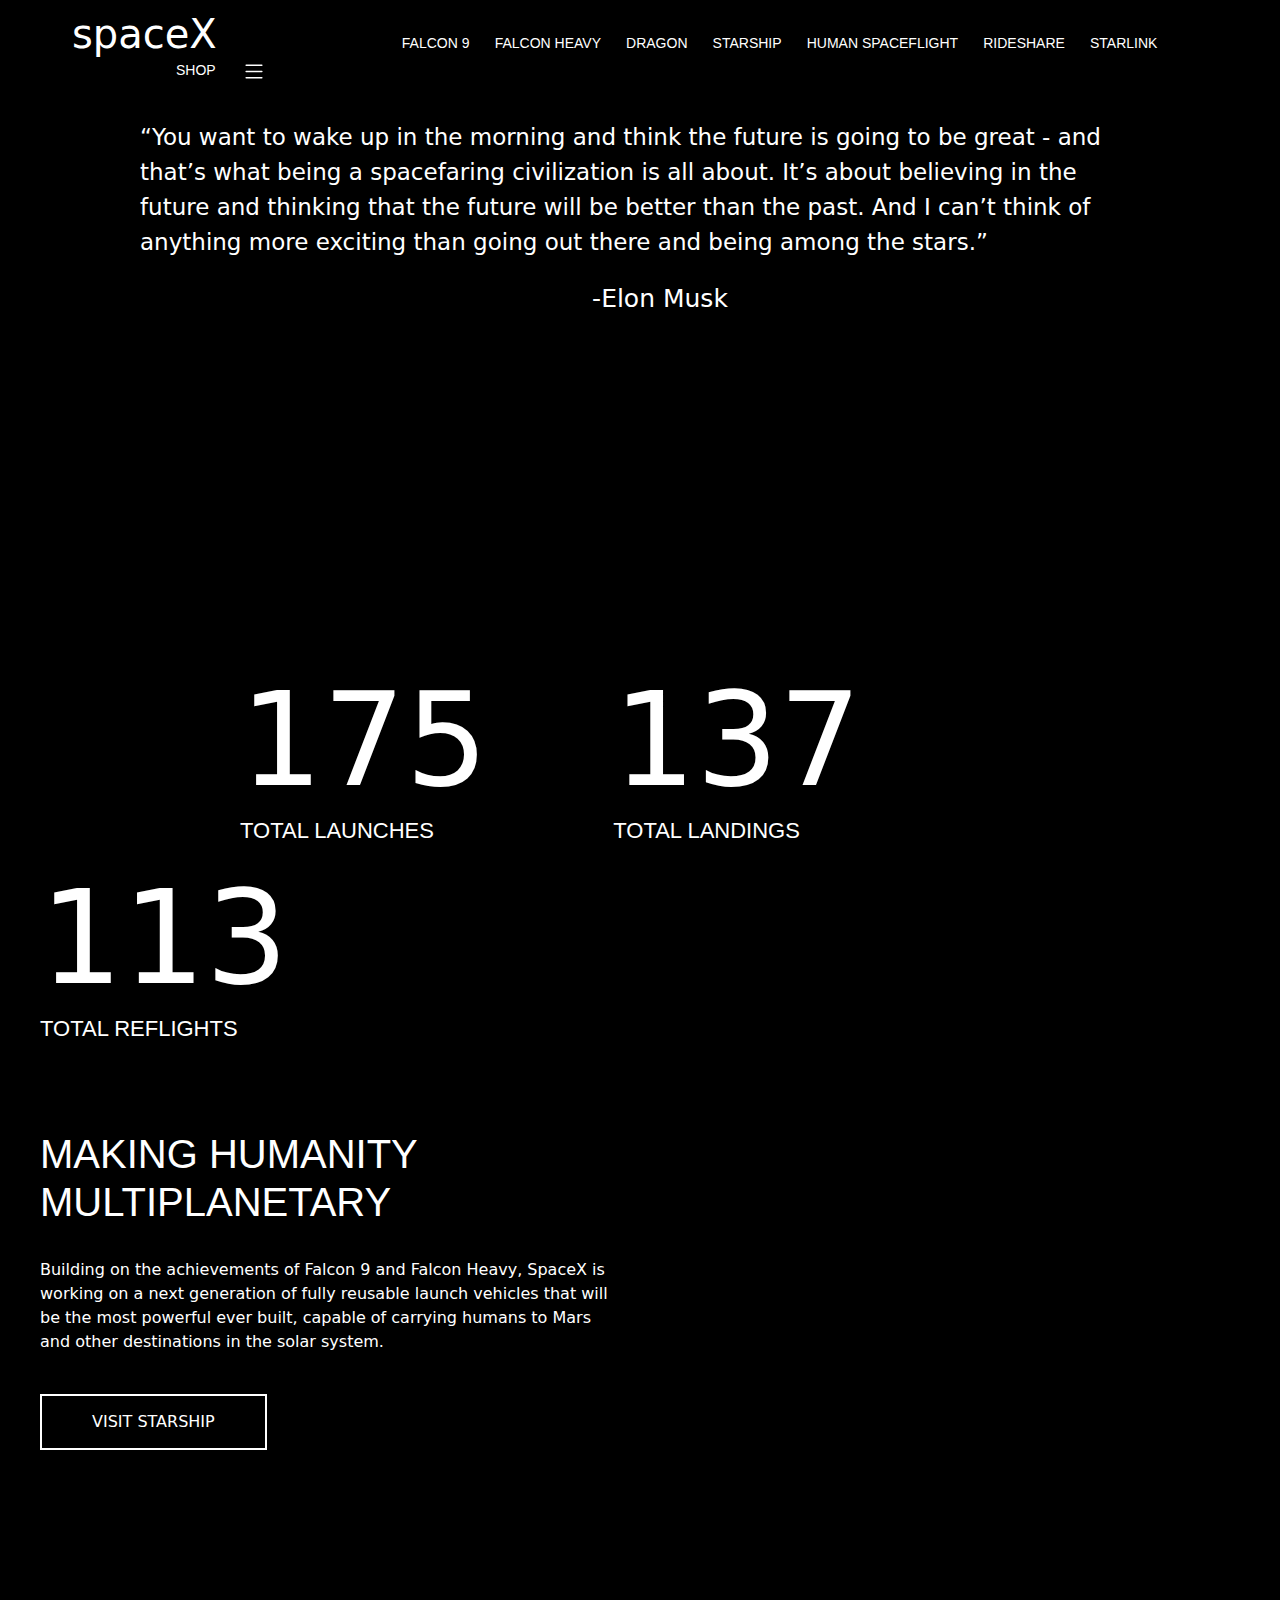
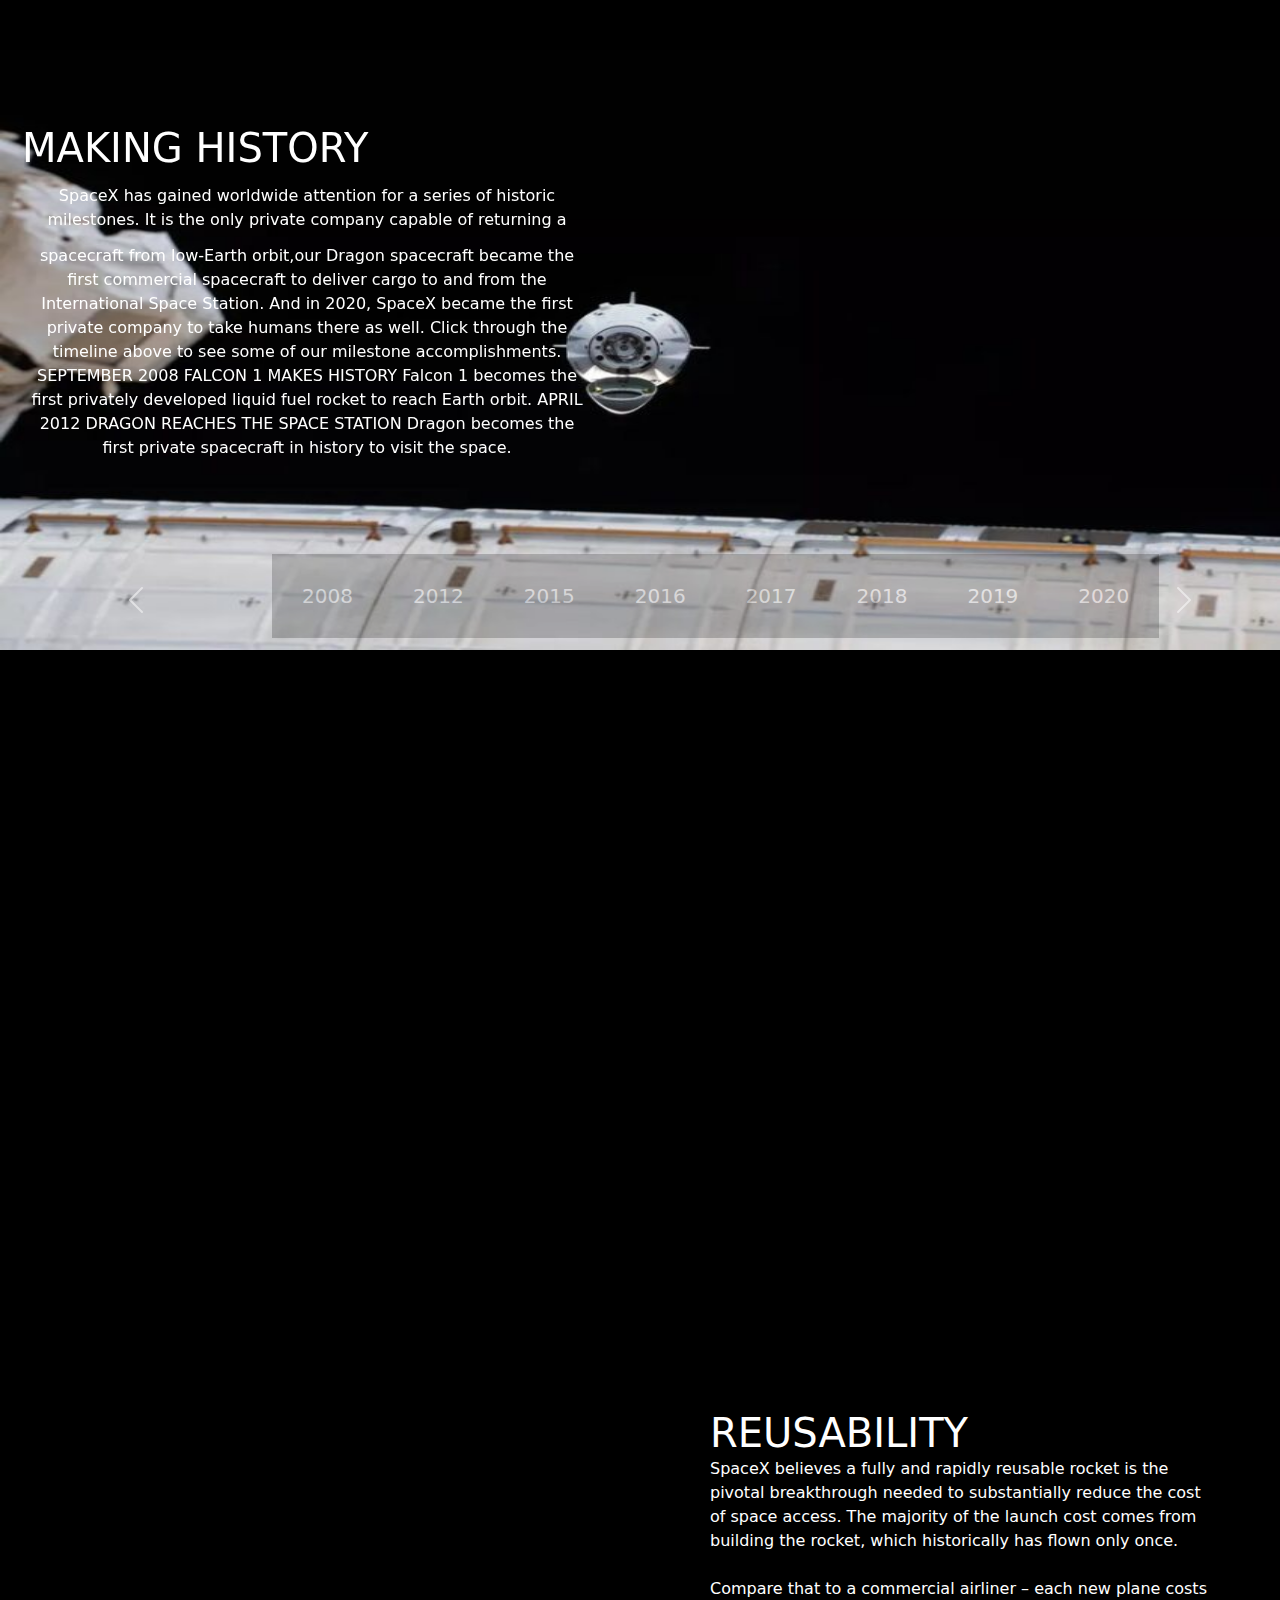
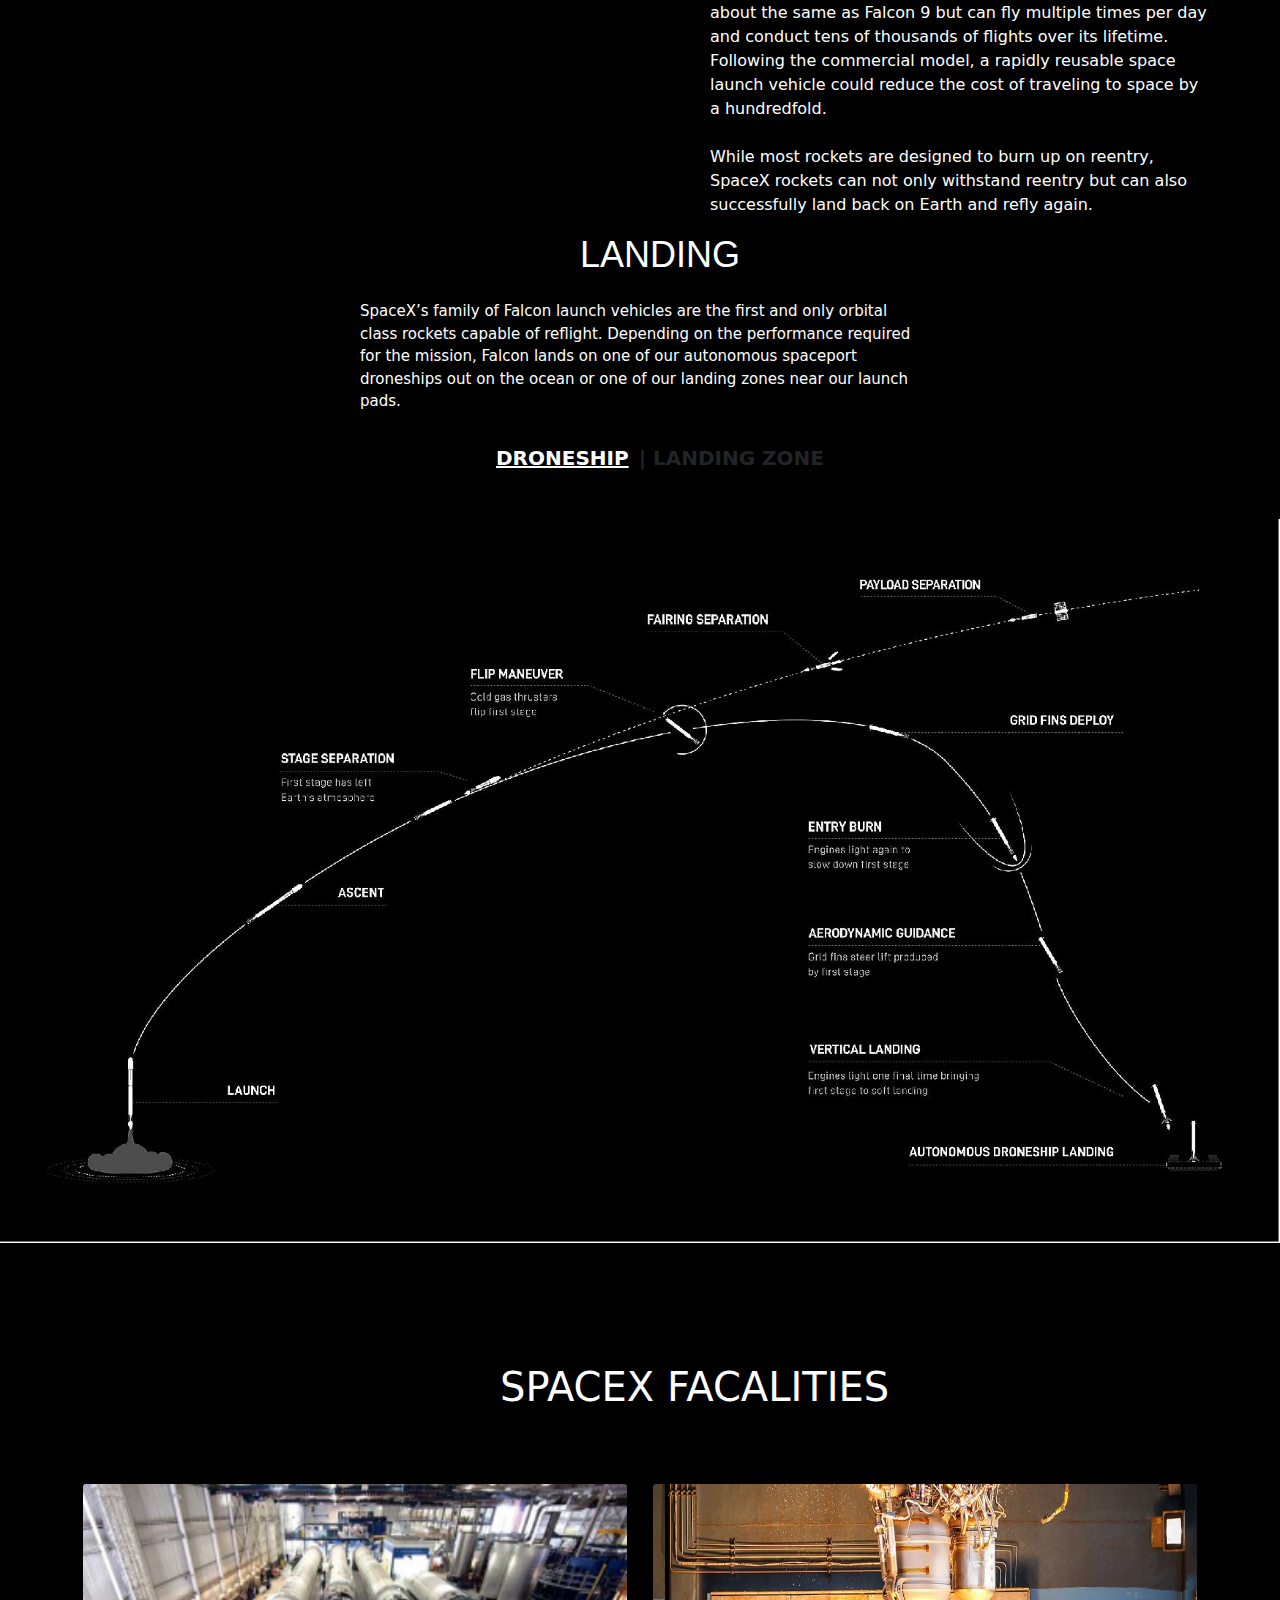
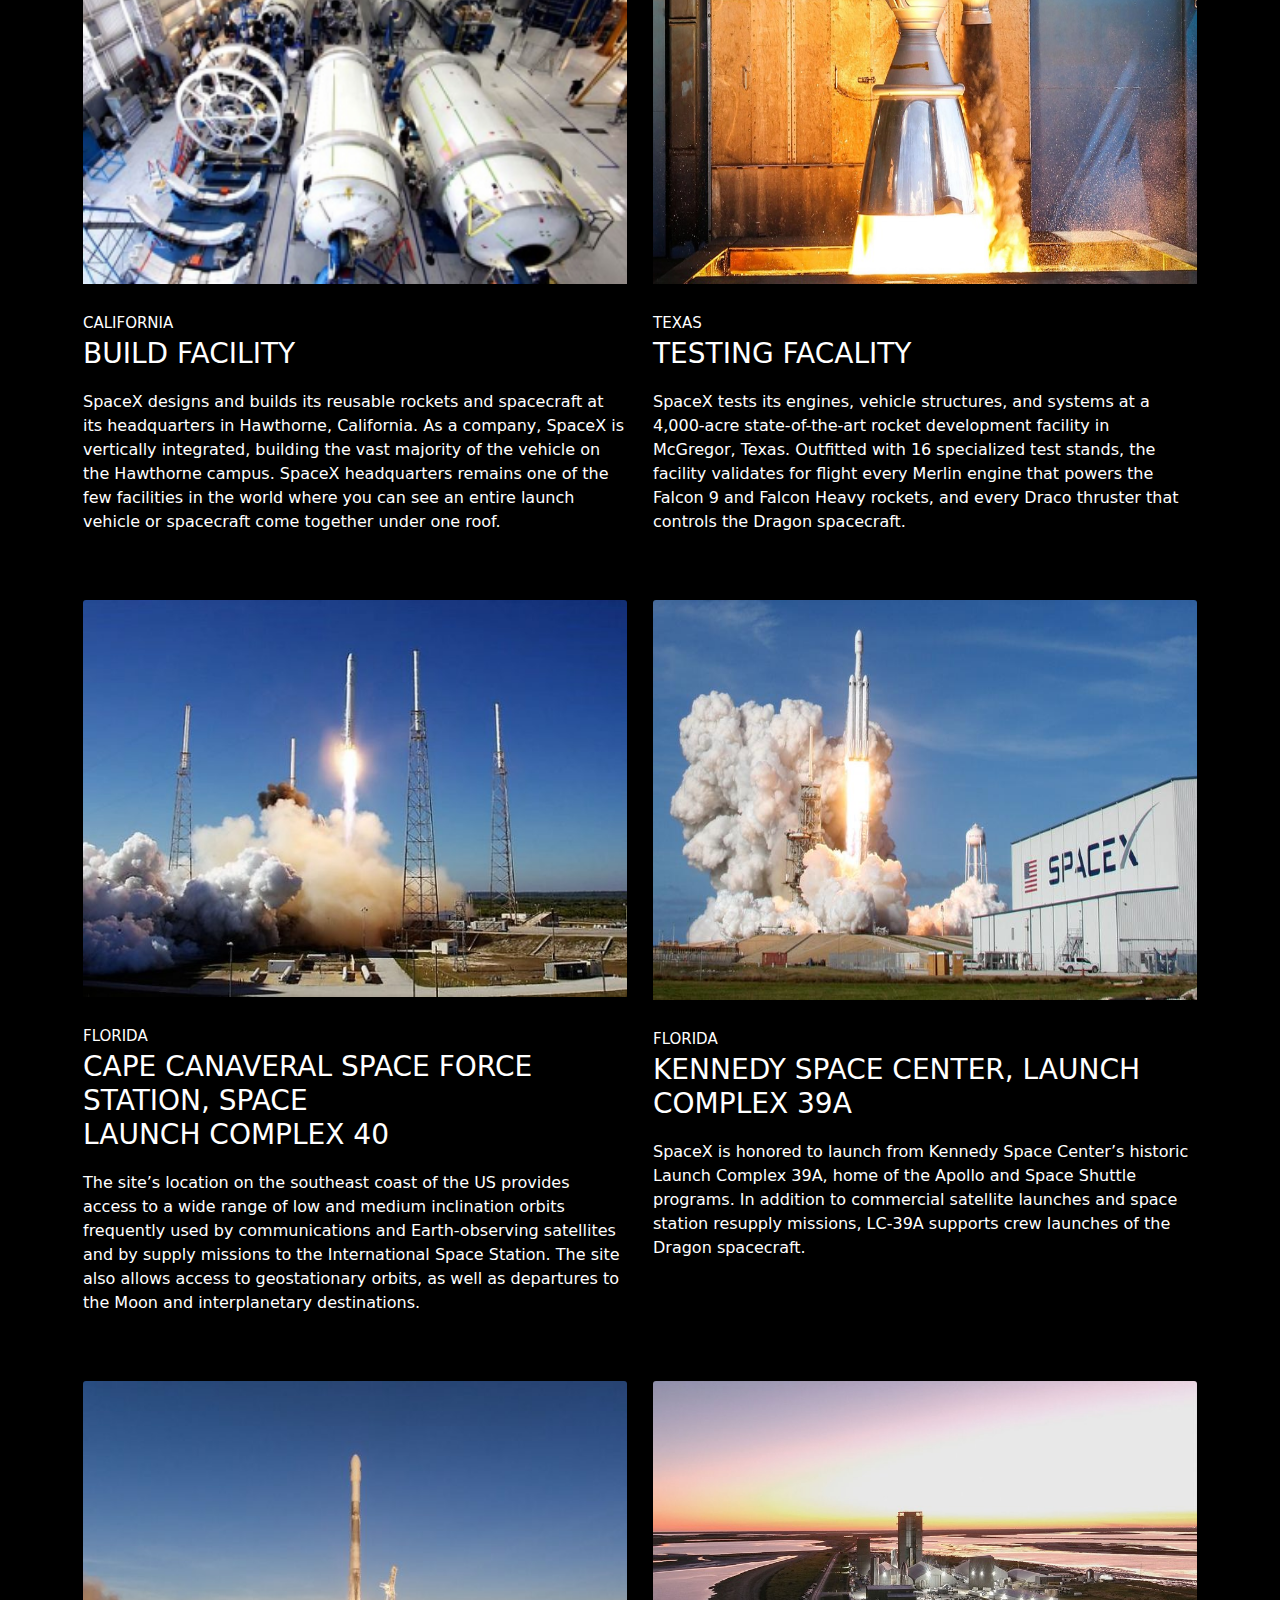
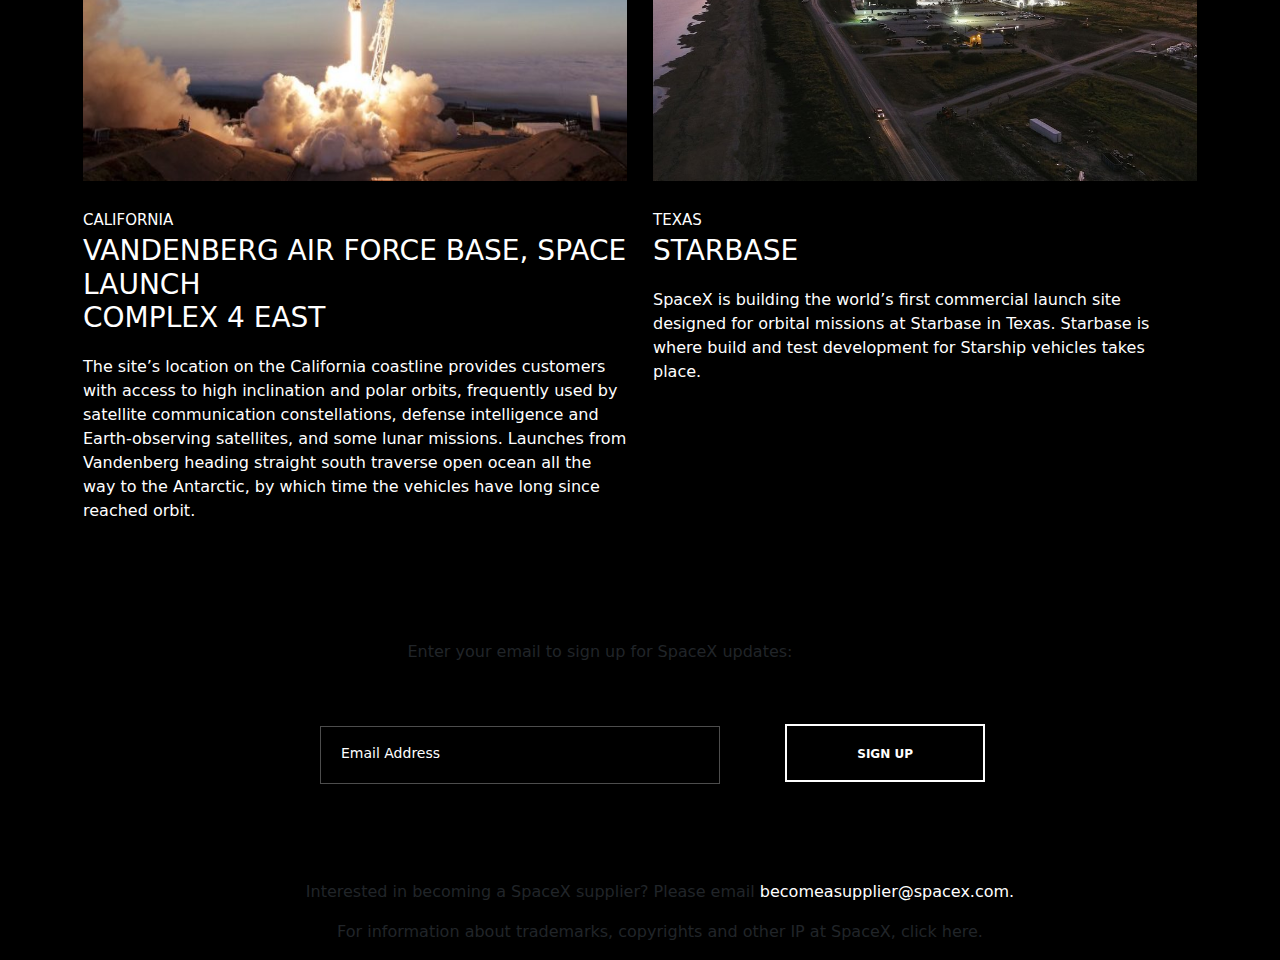
==== commit e7b4383f: "add readme info" ====
--- a/space.html
+++ b/space.html
@@ -396,31 +396,6 @@
                 </div>
             </div>
         </div>
-        <div class="container">
-            <div class="row">
-                <div class="col-6">
-                    <div class="card ba">
-                        <img src="./img/VANDEN.jpg" alt="" class="card-img-top" height="400px">
-                        <h5 class="bc">CALIFORNIA</h5>
-                        <h3 class="bd">VANDENBERG AIR FORCE BASE, SPACE LAUNCH <br>COMPLEX 4 EAST</h3>
-                        <p class="be">The site’s location on the California coastline provides customers with access to high
-                            inclination and polar orbits, frequently used by satellite communication constellations, defense
-                            intelligence and Earth-observing satellites, and some lunar missions. Launches from Vandenberg
-                            heading straight south traverse open ocean all the way to the Antarctic, by which time the
-                            vehicles have long since reached orbit.</p>
-                    </div>
-                </div>
-                <div class="col-6">
-                    <div class="card ba">
-                        <img src="./img/STARB.jpg" alt="" class="card-img-top" height="400px">
-                        <h5 class="bc">TEXAS</h5>
-                        <h3 class="bd">STARBASE</h3>
-                        <p class="be">SpaceX is building the world’s first commercial launch site designed for orbital
-                            missions at Starbase in Texas. Starbase is where build and test development for Starship
-                            vehicles takes place.</p>
-                    </div>
-                </div>
-            </div>
     </div>
     <div class="bf">
         <p id="bk">Enter your email to sign up for SpaceX updates:</p>
